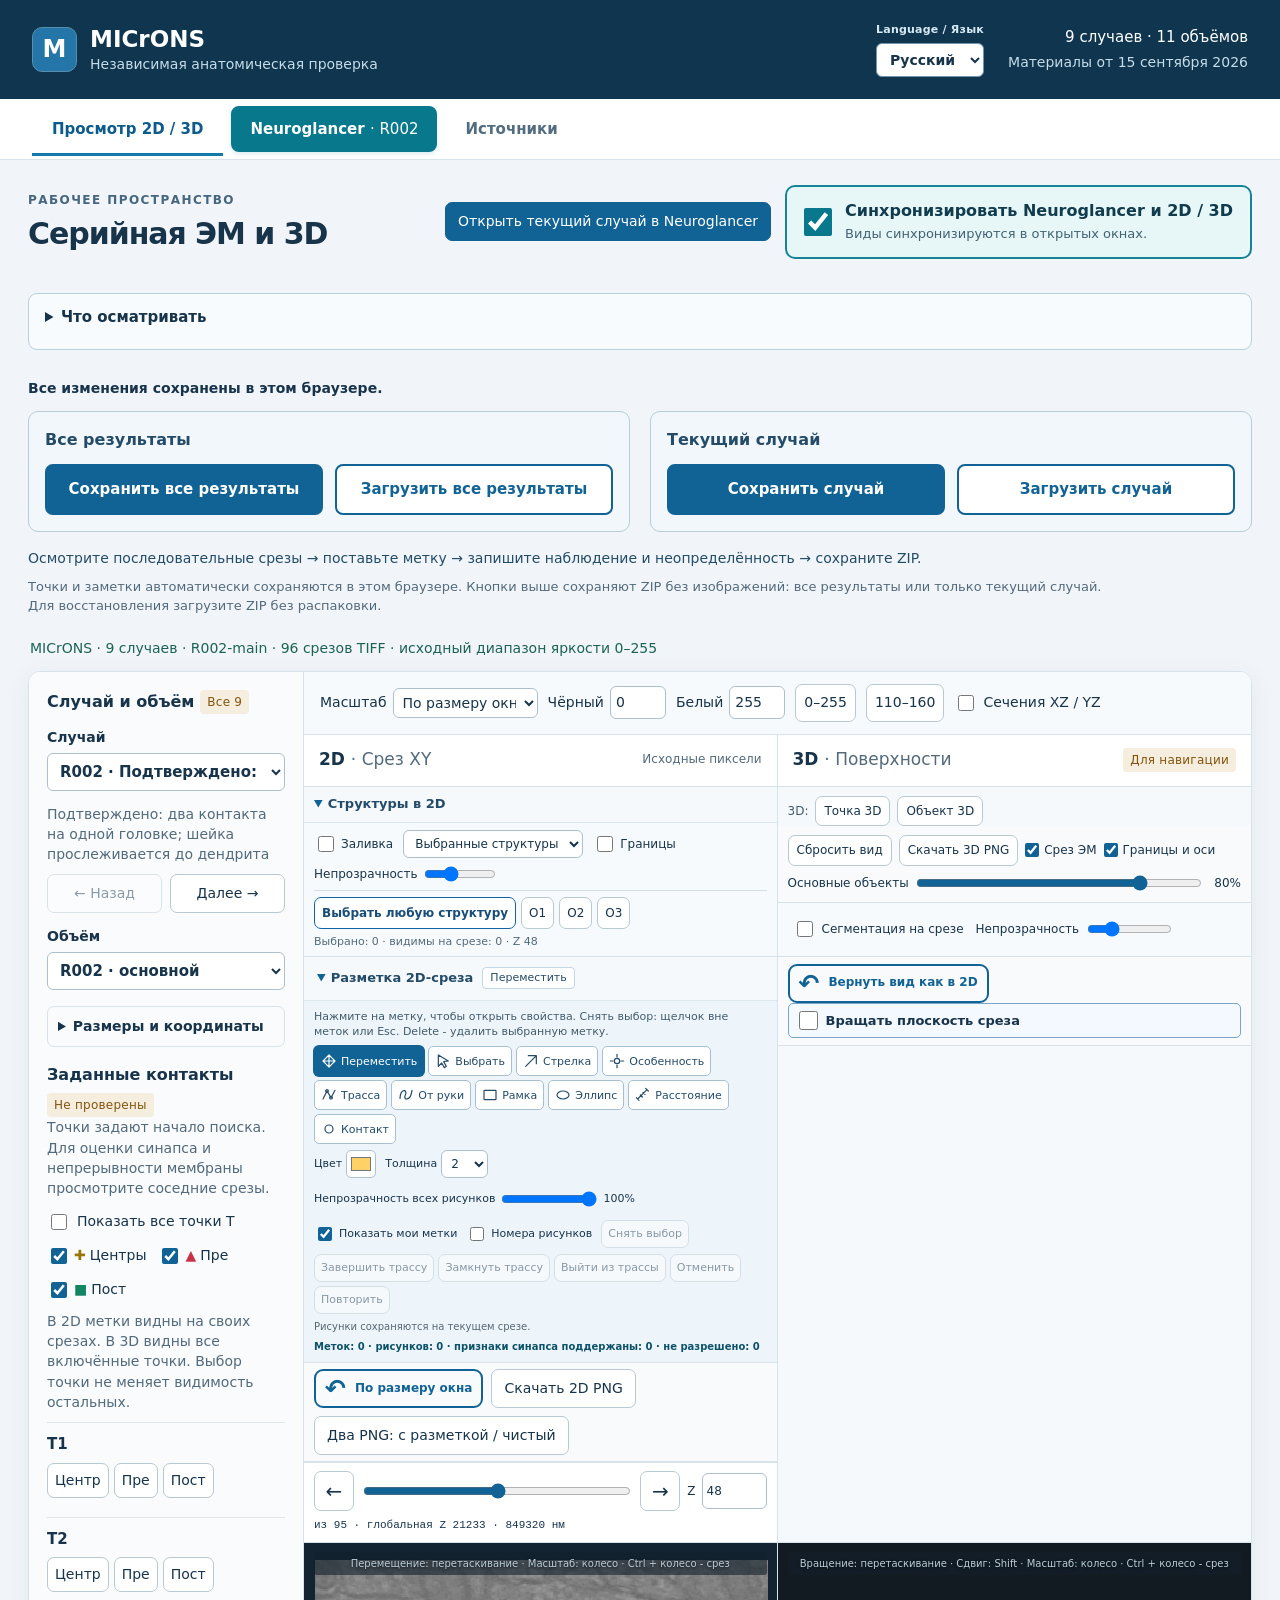
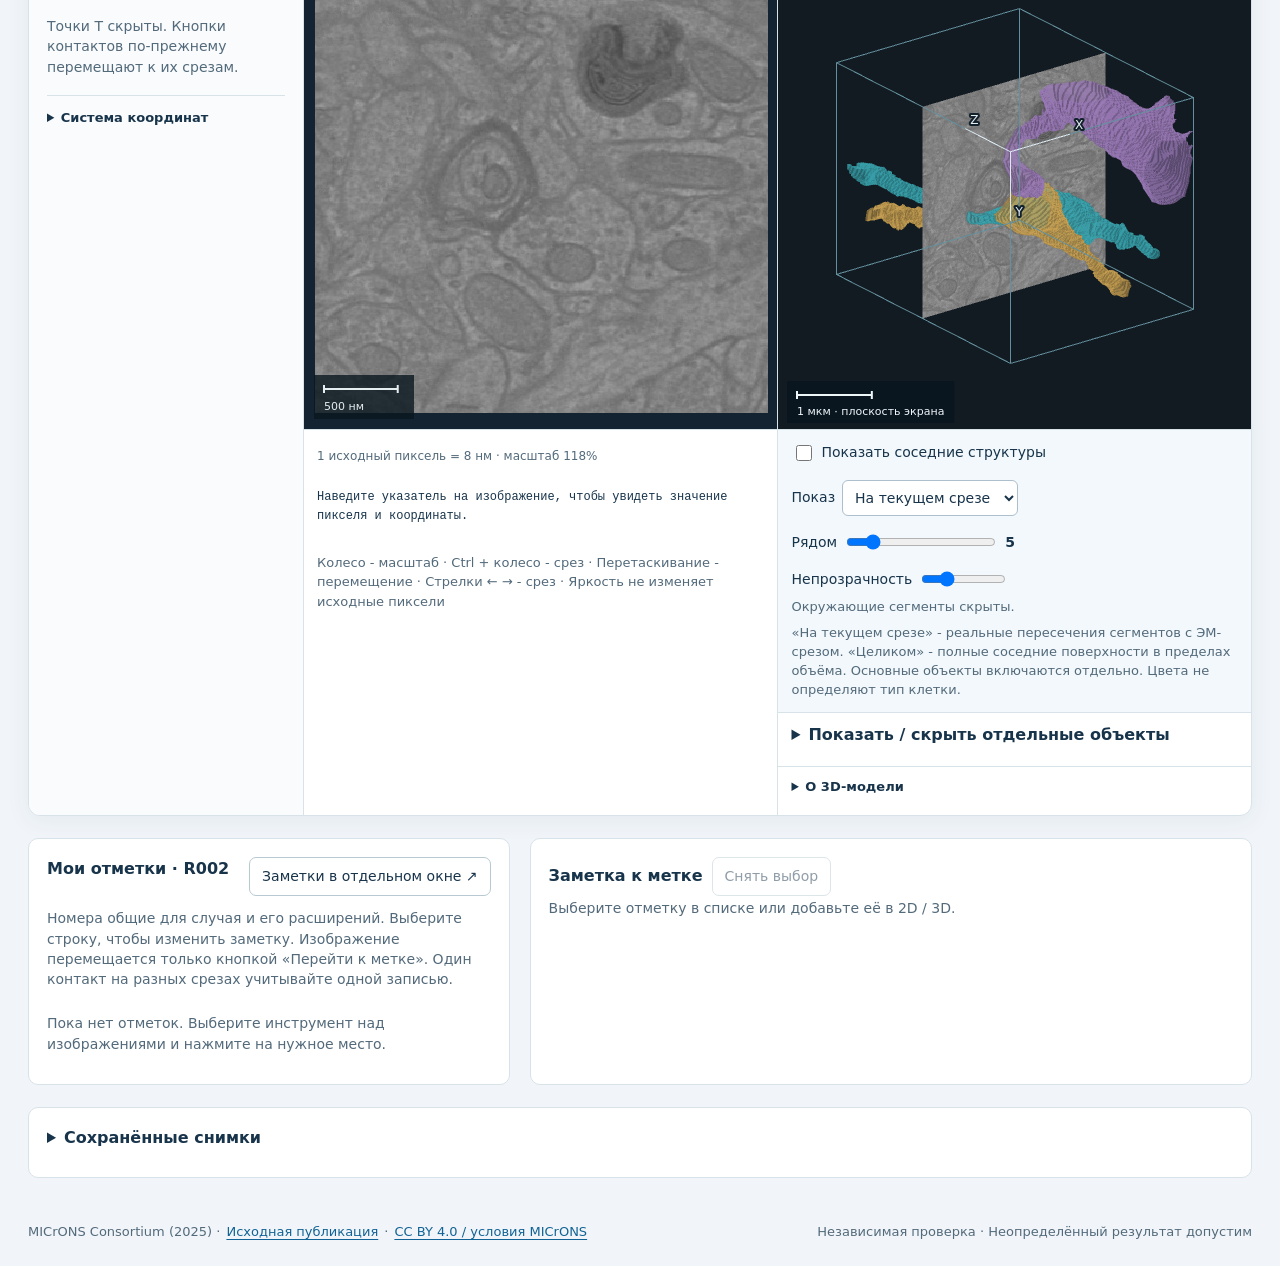
==== index.html @ b9788865 "Sharpen drawing arrows and add shared opacity and optional numbers" ====
<!doctype html>
<html lang="ru">
<head>
  <meta charset="utf-8"><meta name="viewport" content="width=device-width,initial-scale=1">
  <title>MICrONS · Анатомическая проверка</title>
  <meta name="robots" content="noindex,nofollow">
  <meta name="description" content="Рабочее пространство исследователя: серийные ЭМ-изображения, синхронные 3D-модели и Neuroglancer для анатомической разметки выбранных случаев MICrONS.">
  <link rel="icon" href="favicon.svg" type="image/svg+xml">
  <link rel="stylesheet" href="viewer.css"><link rel="stylesheet" href="surface3d.css?v=20261022-review1"><link rel="stylesheet" href="site.css?v=20260929-results1"><link rel="stylesheet" href="annotations.css?v=20261013-drawing1">
  <link rel="stylesheet" href="structure-selection.css?v=20261022-compact2"><link rel="stylesheet" href="workspace-ui.css?v=20261022-brush1"><script defer src="i18n.js?v=20261022-arrows1"></script>
  <script defer src="case-selection.js?v=20261013-caselabels2"></script><script defer src="point-actions.js?v=20260919-delete2"></script><script defer src="view-sync.js?v=20260919-toggle1"></script><script defer src="online.js"></script><script defer src="tiff.js"></script><script defer src="marker-styles.js?v=20260916-sync1"></script><script defer src="drawing-geometry.js?v=20261022-arrows1"></script><script defer src="slice-plane.js?v=20261013-freeplane1"></script><script defer src="surface3d.js?v=20261022-arrows1"></script><script defer src="viewer.js?v=20261013-oblique1"></script><script defer src="slice-segmentation.js?v=20261022-review1"></script><script defer src="structure-selection.js?v=20261022-compact2"></script><script defer src="review-data.js?v=20261013-oblique1"></script><script defer src="site.js?v=20261013-caselabels2"></script><script defer src="neuroglancer.js?v=20261022-arrows1"></script><script defer src="neuroglancer-capture.js?v=20260929-results1"></script><script defer src="annotations-core.js?v=20261022-arrows1"></script><script defer src="annotations.js?v=20261022-arrows1"></script><script defer src="drawing-tools.js?v=20261022-arrows1"></script><script defer src="evidence.js?v=20261013-case9"></script>
  <script defer src="figure-export.js?v=20261022-arrows1"></script>
  <script defer src="tablet-layout.js?v=20261022-review1"></script>
</head>
<body>
<a class="skip-link" href="#workspace">К рабочей области</a>
<header class="masthead"><a class="brand" href="#viewer"><span class="brand-mark">M</span><span>MICrONS<small>Независимая анатомическая проверка</small></span></a><div class="masthead-actions"><label class="interface-language">Language / Язык<select id="interfaceLanguage" aria-label="Interface language / Язык интерфейса"><option value="ru">Русский</option><option value="en">English</option></select></label><span id="activeCaseSummary" class="edition">Выбранные случаи<small>Материалы от 15 сентября 2026</small></span></div></header>
<nav class="main-nav" aria-label="Разделы"><a href="#viewer" aria-current="page">Просмотр 2D / 3D</a><a id="neuroglancerTab" class="neuroglancer-tab" href="#neuroglancer">Neuroglancer <span id="neuroglancerTabCase">· текущий случай</span></a><a href="#sources">Источники</a></nav>
<main>
<section id="page-viewer" class="page">
  <div class="page-title"><div><p class="eyebrow">РАБОЧЕЕ ПРОСТРАНСТВО</p><h1>Серийная ЭМ и 3D</h1></div><div class="viewer-neuroglancer-actions"><a id="openNeuroglancerMain" class="button primary" href="#neuroglancer">Открыть текущий случай в Neuroglancer</a><label class="viewer-sync-control"><input id="syncNeuroglancerMain" type="checkbox" data-neuroglancer-sync checked><span><strong>Синхронизировать Neuroglancer и 2D / 3D</strong><small data-neuroglancer-sync-status>Виды синхронизируются в открытых окнах.</small></span></label></div></div>
  <details class="search-scope"><summary>Что осматривать</summary><p>Осматривайте поверхность головки и всей шейки до соединения со стволом дендрита по последовательным срезам. Если граница не прослеживается или выходит за объём, запишите это в заметке.</p></details>
  <div class="annotation-savebar">
    <span id="annotationSaveStatus" role="status" aria-live="polite">Открываем сохранённые отметки…</span>
    <div class="annotation-export-actions results-actions">
      <div class="results-group" role="group" aria-labelledby="allResultsHeading">
        <strong id="allResultsHeading">Все результаты</strong>
        <div class="results-group-buttons">
          <button id="annotationsExportAll" class="results-save" disabled>Сохранить все результаты</button>
          <label class="button">Загрузить все результаты<input id="annotationsImport" type="file" accept=".json,.zip,application/json,application/zip" disabled></label>
        </div>
      </div>
      <div class="results-group" role="group" aria-labelledby="caseResultsHeading">
        <strong id="caseResultsHeading">Текущий случай</strong>
        <div class="results-group-buttons">
          <button id="annotationsExportCase" class="results-save" disabled>Сохранить случай</button>
          <label class="button">Загрузить случай<input id="annotationsImportCase" type="file" accept=".json,.zip,application/json,application/zip" disabled></label>
        </div>
      </div>
    </div>
  </div>
  <p class="review-workflow">Осмотрите последовательные срезы → поставьте метку → запишите наблюдение и неопределённость → сохраните ZIP.</p>
  <p class="annotation-storage-note">Точки и заметки автоматически сохраняются в этом браузере. Кнопки выше сохраняют ZIP без изображений: все результаты или только текущий случай. Для восстановления загрузите ZIP без распаковки.</p>
  <div id="restoreResult" class="hint" role="status" aria-live="polite"></div>
  <div class="loading-line"><div id="status" class="status" role="status" aria-live="polite">Загрузка материалов…</div><button id="retryLoad" hidden>Повторить загрузку</button></div>
  <section id="workspace" class="workspace" aria-label="Просмотр изображений" tabindex="-1">
    <aside class="sidebar">
      <div class="section-heading"><h2>Случай и объём</h2><span id="caseBadge" class="pill">Выбранные</span></div>
      <label class="field">Случай<select id="caseSelect" aria-describedby="caseAssessment" disabled><option>Загрузка…</option></select></label>
      <p id="caseAssessment" class="hint" aria-live="polite"></p>
      <div class="case-step"><button id="prevCase" aria-label="Предыдущий случай">← Назад</button><button id="nextCase" aria-label="Следующий случай">Далее →</button></div>
      <label class="field">Объём<select id="volumeSelect" disabled><option>Загрузка…</option></select></label>
      <details class="volume-meta"><summary>Размеры и координаты</summary><div id="volumeDetails" class="details"></div><a id="downloadTiff" class="text-link" download>Скачать исходный TIFF</a></details>
      <div class="section-heading"><h2>Заданные контакты</h2><span class="pill">Не проверены</span></div>
      <p class="hint">Точки задают начало поиска. Для оценки синапса и непрерывности мембраны просмотрите соседние срезы.</p>
      <label class="check"><input id="overlayToggle" type="checkbox" disabled>Показать все точки T</label><div class="target-filters"><label><input id="tCenter" type="checkbox" checked><span class="marker-key t-center">✚</span> Центры</label><label><input id="tPre" type="checkbox" checked><span class="marker-key t-pre">▲</span> Пре</label><label><input id="tPost" type="checkbox" checked><span class="marker-key t-post">■</span> Пост</label></div><p class="hint">В 2D метки видны на своих срезах. В 3D видны все включённые точки. Выбор точки не меняет видимость остальных.</p>
      <div id="contacts" class="contacts"></div><p id="targetStatus" class="hint">Метки выключены по умолчанию.</p>
      <details class="coordinate-help"><summary>Система координат</summary><code>Локальные XYZ = floor(нм XYZ / размер вокселя XYZ) − начало объёма XYZ</code><p>Индексы начинаются с нуля. Страница TIFF = локальный Z + 1. Верхняя граница объёма не включается. Точка показывается только на своём срезе, без проекции на соседние.</p><p>X направлен вправо, Y - вниз. Координаты курсора в нанометрах относятся к началу вокселя (минимальным XYZ). Поправка на регистрацию не применяется.</p></details>
    </aside>
    <section class="image-area" aria-label="Изображения и модели">
      <div class="display-bar"><label>Масштаб<select id="zoomSelect" disabled><option value="0.5">50%</option><option value="1">100% · 1:1</option><option value="1.5">150%</option><option value="2" selected>200%</option><option value="3">300%</option><option value="4">400%</option></select></label><label>Чёрный <input id="blackInput" type="number" min="0" max="254" value="0" disabled></label><label>Белый <input id="whiteInput" type="number" min="1" max="255" value="255" disabled></label><button id="rawButton" disabled>0–255</button><button id="windowButton" disabled>110–160</button><label><input id="orthoToggle" type="checkbox" disabled>Сечения XZ / YZ</label></div>
      <div class="paired-views">
        <section class="raw-panel" aria-label="Исходная серийная ЭМ"><div class="pane-heading"><h2>2D <span>· Срез XY</span></h2><span class="hint">Исходные пиксели</span></div>
          <div class="viewer-panel-controls raw-controls">
      <details id="segmentationSettings" class="viewer-settings segmentation-settings" data-tablet-collapse open>
        <summary>Структуры в 2D</summary>
      <div class="segmentation-tools"><label><input id="segmentation2D" type="checkbox">Заливка</label><label><select id="segmentationScope" aria-label="Структуры в 2D"><option value="selected" selected>Выбранные структуры</option><option value="nearby">Соседние структуры</option><option value="all">Все сегменты</option></select></label><label id="segmentationLimitControl">Рядом <input id="segmentationLimit" type="range" min="1" max="30" step="1" value="5" aria-label="Число соседних структур в 2D"><output id="segmentationLimitReadout" for="segmentationLimit">5</output></label><label><input id="segmentationBorders" type="checkbox">Границы</label><label>Непрозрачность <input id="segmentationOpacity" type="range" min="0" max="70" value="25" aria-label="Непрозрачность сегментации в 2D"></label><div id="structureSelectionControls"></div><span id="segmentationStatus" class="hint" role="status">Подготавливаем сегментацию…</span></div>
      </details>
      <details id="drawingSettings" class="viewer-settings drawing-settings" data-tablet-collapse open>
        <summary><span>Разметка 2D-среза</span><span id="drawingCollapsedTool" class="active-tool-summary">Переместить</span></summary>
      <div class="annotation-tools annotation-toolbar" aria-label="Отметки и рисунки">
        <div class="markup-heading"><span id="annotationModeHelp" role="status">Выберите инструмент.</span></div>
        <select id="annotationMode" disabled hidden aria-hidden="true" tabindex="-1"><option value="navigate">Навигация</option><option value="contact2d">Отметить контакт в 2D</option><option value="point2d">Отметить особенность в 2D</option><option value="point3d">Поставить точку в 3D</option><option value="object3d">Выбрать объект в 3D</option><option value="select">Выбрать</option><option value="trace">Трасса</option><option value="freehand">От руки</option><option value="arrow">Стрелка</option><option value="roi">Рамка</option><option value="ellipse">Эллипс</option><option value="distance">Расстояние</option></select><div id="drawingTools" class="segmented"><button data-drawing-tool="navigate" class="mark-tool active" aria-pressed="true"><svg viewBox="0 0 24 24" aria-hidden="true"><path d="M12 3v18M3 12h18M8 7l4-4 4 4M8 17l4 4 4-4M7 8l-4 4 4 4M17 8l4 4-4 4"/></svg><span>Переместить</span></button><button data-drawing-tool="select" class="mark-tool" aria-pressed="false"><svg viewBox="0 0 24 24" aria-hidden="true"><path d="M5 3v17l5-5 4 7 3-2-4-7 7-1Z"/></svg><span>Выбрать</span></button><button data-drawing-tool="arrow" class="mark-tool" aria-pressed="false"><svg viewBox="0 0 24 24" aria-hidden="true"><path d="M4 20 20 4M8 4h12v12"/></svg><span>Стрелка</span></button><button data-drawing-tool="point2d" class="mark-tool" aria-pressed="false"><svg viewBox="0 0 24 24" aria-hidden="true"><circle cx="12" cy="12" r="4"/><path d="M12 2v4m0 12v4M2 12h4m12 0h4"/></svg><span>Особенность</span></button><button data-drawing-tool="trace" class="mark-tool" aria-pressed="false"><svg viewBox="0 0 24 24" aria-hidden="true"><path d="m3 18 6-12 6 10 6-11"/><circle cx="9" cy="6" r="2"/><circle cx="15" cy="16" r="2"/></svg><span>Трасса</span></button><button data-drawing-tool="freehand" class="mark-tool" aria-pressed="false"><svg viewBox="0 0 24 24" aria-hidden="true"><path d="M3 17C4 1 15 4 11 12S19 22 21 5"/></svg><span>От руки</span></button><button data-drawing-tool="roi" class="mark-tool" aria-pressed="false"><svg viewBox="0 0 24 24" aria-hidden="true"><rect x="3" y="5" width="18" height="14" rx="1"/></svg><span>Рамка</span></button><button data-drawing-tool="ellipse" class="mark-tool" aria-pressed="false"><svg viewBox="0 0 24 24" aria-hidden="true"><ellipse cx="12" cy="12" rx="9" ry="6"/></svg><span>Эллипс</span></button><button data-drawing-tool="distance" class="mark-tool" aria-pressed="false"><svg viewBox="0 0 24 24" aria-hidden="true"><path d="m4 18 14-14M2 16l4 4M16 2l4 4M8 12l3 3M12 8l3 3"/></svg><span>Расстояние</span></button><button data-drawing-tool="contact2d" class="mark-tool" aria-pressed="false"><svg viewBox="0 0 24 24" aria-hidden="true"><circle cx="12" cy="12" r="6"/></svg><span>Контакт</span></button></div>
        <div class="drawing-options"><label>Цвет <input id="drawingColor" type="color" value="#ffd166"></label><label>Толщина <select id="drawingWidth"><option>1</option><option selected>2</option><option>3</option><option>5</option><option>8</option><option>10</option><option>12</option></select></label><label id="drawingOpacityControl" class="drawing-opacity-control"><span id="drawingOpacityLabel">Непрозрачность всех рисунков</span><input id="drawingOpacity" type="range" min="0" max="100" step="1" value="100" aria-label="Непрозрачность всех рисунков"><output id="drawingOpacityReadout" for="drawingOpacity">100%</output></label><label><input id="annotationsVisible" type="checkbox" checked>Показать мои метки</label><label><input id="drawingNumbers" type="checkbox">Номера рисунков</label><button id="clearPointSelection" type="button" data-clear-point-selection disabled>Снять выбор</button></div>
        <div class="drawing-actions"><button id="drawingFinish" disabled>Завершить трассу</button><button id="drawingClose" disabled>Замкнуть трассу</button><button id="drawingCancel" disabled>Выйти из трассы</button><button id="drawingUndo" title="Отменить изменение рисунка · Ctrl+Z" aria-keyshortcuts="Control+Z Meta+Z" disabled>Отменить</button><button id="drawingRedo" title="Повторить изменение рисунка · Ctrl+Shift+Z" aria-keyshortcuts="Control+Shift+Z Meta+Shift+Z" disabled>Повторить</button><span id="drawingStatus" role="status"></span></div>
        <p class="drawing-slice-hint">Рисунки сохраняются на текущем срезе.</p>
        <strong id="annotationCounter">Отметки: 0</strong>
      </div>
      </details>
          <div class="view-reset-actions"><button id="fitButton" class="view-reset-button" type="button" disabled title="Показать весь срез по размеру окна и вернуть его в центр"><span aria-hidden="true">↶</span> По размеру окна</button><button id="exportButton" type="button" disabled>Скачать 2D PNG</button></div>
      <div class="slice-bar"><button id="prevButton" disabled aria-label="Предыдущий срез">←</button><input id="zSlider" type="range" min="0" max="0" value="0" disabled aria-label="Локальный срез Z"><button id="nextButton" disabled aria-label="Следующий срез">→</button><label>Z <input id="zInput" type="number" min="0" max="0" value="0" disabled></label><span id="zReadout" class="mono">-</span></div>
          </div>
          <div class="slice-stage"><div id="viewport" class="viewport" tabindex="0" aria-label="ЭМ-изображение. Ctrl + колесо меняет срез. Колесо меняет масштаб, перетаскивание перемещает изображение, стрелки меняют срез."><div id="emptyState" class="empty"><span class="loading-orbit" aria-hidden="true"></span><h2>Подготавливаем изображения</h2><p>Выбранный объём загружается с сайта.</p></div><div id="canvasWrap" class="canvas-wrap" hidden><canvas id="imageCanvas"></canvas><canvas id="overlayCanvas" aria-hidden="true"></canvas><canvas id="annotationCanvas" aria-hidden="true"></canvas></div></div><div class="surface-gesture-hint">Перемещение: перетаскивание · Масштаб: колесо · Ctrl + колесо - срез</div><div id="sliceScale" class="slice-scale" hidden><canvas id="scaleCanvas" width="150" height="44" aria-label="Масштаб изображения"></canvas></div></div>
          <div class="viewer-panel-details">
          <div class="image-footer"><div><span id="scaleNote" class="hint"></span></div><div id="cursorReadout" class="mono">Наведите курсор на изображение.</div></div>
          <p class="viewer-note">Колесо - масштаб · Ctrl + колесо - срез · Перетаскивание - перемещение · Стрелки ← → - срез · Яркость не изменяет исходные пиксели</p>
          </div>
        </section>
        <section class="surface-panel" aria-label="3D-навигация по сегментации"><div class="pane-heading"><h2>3D <span>· Поверхности</span></h2><span class="pill">Для навигации</span></div>
          <div class="viewer-panel-controls surface-controls">
          <div class="surface-mark-tools"><span class="drawing-3d-tools">3D: <button data-drawing-tool="point3d" class="mark-tool" aria-pressed="false">Точка 3D</button><button data-drawing-tool="object3d" class="mark-tool" aria-pressed="false">Объект 3D</button></span></div>
          <div class="surface-tools"><button id="surfaceRetry" hidden>Повторить загрузку 3D</button><button id="surfaceReset" disabled>Сбросить вид</button><button id="surfaceExport" disabled>Скачать 3D PNG</button><label><input id="surfacePlane" type="checkbox" checked disabled>Срез ЭМ</label><label><input id="surfaceBox" type="checkbox" checked disabled>Границы и оси</label><label class="surface-alpha">Основные объекты <input id="surfaceOpacity" type="range" min="0" max="100" value="80" disabled><span id="surfaceOpacityReadout">80%</span></label></div>
          <div class="segmentation-tools surface-section-tools"><label><input id="surfaceSegmentation" type="checkbox">Сегментация на срезе</label><label>Непрозрачность <input id="surfaceSegmentationOpacity" type="range" min="0" max="100" value="25" aria-label="Непрозрачность сегментации среза в 3D"></label></div>
          <div class="view-reset-actions"><button id="surfaceXY" class="view-reset-button" type="button" disabled title="Вернуть 3D как в 2D, вписать весь объём в окно и сбросить сдвиг"><span aria-hidden="true">↶</span> Вернуть вид как в 2D</button><label class="slice-plane-toggle"><input id="surfaceRotateSlice" type="checkbox" disabled>Вращать плоскость среза</label></div>
          <div id="surfaceSliceControls" class="slice-plane-controls" hidden>
            <p class="hint">Срез: перетаскивайте мышью; у края окна можно поворачивать в плоскости. Камера: Alt + перетаскивание. Отдельное изображение 2D остаётся в XY.</p>
            <details class="slice-plane-precise"><summary>Точные углы X / Y / Z</summary>
            <div class="slice-plane-axes">
              <label>X <input id="surfaceSliceX" type="range" min="-180" max="180" step="1" value="0" aria-label="Угол плоскости X"><output id="surfaceSliceXValue" for="surfaceSliceX">0°</output></label>
              <label>Y <input id="surfaceSliceY" type="range" min="-180" max="180" step="1" value="0" aria-label="Угол плоскости Y"><output id="surfaceSliceYValue" for="surfaceSliceY">0°</output></label>
              <label>Z <input id="surfaceSliceZ" type="range" min="-180" max="180" step="1" value="0" aria-label="Угол плоскости Z"><output id="surfaceSliceZValue" for="surfaceSliceZ">0°</output></label>
            </div>
            </details>
            <p class="hint">Косой срез вычисляется из объёма. Рисунки остаются на исходных срезах XY; цветная маска XY здесь скрыта.</p>
          </div>
          </div>
          <div id="surfaceStage" class="surface-stage" tabindex="0" aria-label="3D-модели. Ctrl + колесо меняет срез. Перетаскивание вращает, Shift с перетаскиванием перемещает, колесо меняет масштаб, R сбрасывает вид."><canvas id="surfaceCanvas"></canvas><canvas id="surfaceLabels" aria-hidden="true"></canvas><div class="surface-gesture-hint">Вращение: перетаскивание · Сдвиг: Shift · Масштаб: колесо · Ctrl + колесо - срез</div></div>
          <div class="viewer-panel-details">
          <div class="context-tools"><div class="context-main"><label><input id="surfaceContext" type="checkbox">Показать соседние структуры</label><label>Показ <select id="surfaceContextMode"><option value="slice">На текущем срезе</option><option value="full">Целиком в объёме</option></select></label><label>Рядом <input id="contextLimit" type="range" min="1" max="30" step="1" value="5" aria-label="Число соседних структур"><output id="contextLimitReadout" for="contextLimit">5</output></label><label>Непрозрачность <input id="surfaceContextOpacity" type="range" min="0" max="100" value="25" aria-label="Непрозрачность соседних структур"></label></div><p id="contextLoadStatus" class="hint" role="status">Окружение показано от центра среза. Выберите метку или точку T, чтобы посмотреть рядом с ней; «Снять выбор» возвращает центр среза.</p><p class="hint">«На текущем срезе» - реальные пересечения сегментов с ЭМ-срезом. «Целиком» - полные соседние поверхности в пределах объёма. Основные объекты включаются отдельно. Цвета не определяют тип клетки.</p></div><details class="object-details"><summary>Показать / скрыть отдельные объекты</summary><div id="surfaceObjects" class="surface-objects" aria-label="Видимость объектов"></div></details><details class="surface-info"><summary>О 3D-модели</summary><div id="surfaceReadout" class="surface-readout mono"></div><div id="surfaceStatus" class="surface-status" role="status">Ожидание объёма…</div>
          <p class="surface-caution">Сегментация v1300 может отличаться от записей идентичности v1822. Цвета обозначают нейтральные объекты. Поверхности не подтверждают синапс, общую головку или непрерывность мембраны; открытые края могут быть границами объёма.</p><p class="surface-caution">Плоскость среза и точка в 3D расположены в центрах соответствующих вокселей. Анатомические выводы делайте по серийной ЭМ.</p></details>
          </div>
        </section>
      </div>
      <section id="orthoPanel" class="ortho-panel" aria-label="Ортогональные ЭМ-сечения" hidden><div class="ortho-controls"><h2>Сечения XZ / YZ</h2><label>X <input id="orthoX" type="number" min="0" value="0" disabled></label><label>Y <input id="orthoY" type="number" min="0" value="0" disabled></label><button id="orthoTarget" disabled>К выбранной точке</button></div><p class="hint">Те же воксели TIFF без интерполяции. Физические пропорции сохранены; шаг по Z крупнее. Нажмите на сечение для перехода. Синяя линия - текущий срез XY.</p><div class="ortho-grid"><div><h3 id="xzTitle">XZ при фиксированном Y</h3><div class="ortho-scroll"><div class="ortho-wrap"><canvas id="xzCanvas"></canvas><canvas id="xzOverlay" aria-hidden="true"></canvas></div></div></div><div><h3 id="yzTitle">YZ при фиксированном X</h3><div class="ortho-scroll"><div class="ortho-wrap"><canvas id="yzCanvas"></canvas><canvas id="yzOverlay" aria-hidden="true"></canvas></div></div></div></div><p id="orthoReadout" class="mono"></p></section>
    </section>
  </section>
  <section id="annotationsWorkspace" class="annotations-workspace" aria-label="Отметки и свойства">
    <div class="annotation-list-panel"><div class="section-heading"><h2>Мои отметки <span id="annotationCaseLabel"></span></h2><button id="annotationPopout">Заметки в отдельном окне ↗</button></div><p class="hint">Номера общие для случая и его расширений. Выберите строку, чтобы изменить заметку. Изображение перемещается только кнопкой «Перейти к метке». Один контакт на разных срезах учитывайте одной записью.</p><div id="annotationList" class="annotation-list"></div><button id="annotationUndo" hidden>Восстановить удалённую отметку</button></div>
    <aside class="annotation-properties"><div class="section-heading"><h2>Заметка к метке</h2><button id="annotationClearSelection" type="button" data-clear-point-selection disabled title="Снять выбор метки и точки T. Соседние структуры - от центра текущего среза. Esc">Снять выбор</button></div><p id="annotationSelection">Выберите отметку в списке или добавьте её в 2D / 3D.</p><fieldset id="annotationEditor" disabled hidden><div class="annotation-form-grid observation-form"><label>Форма метки<select id="annotationKind"><option value="contact">● Контакт</option><option value="point">◆ Особенность</option><option value="object">■ Объект</option><option value="trace">Трасса</option><option value="freehand">От руки</option><option value="arrow">Стрелка</option><option value="roi">Рамка</option><option value="ellipse">Эллипс</option><option value="distance">Расстояние</option></select></label><label>Наблюдение<select id="annotationCategory"><option value="unclassified">Не классифицировано</option><option value="suspected_synapse">Предполагаемый синаптический контакт</option><option value="possible_adhesion">Возможная несинаптическая адгезия</option><option value="unresolved_other">Неясный контакт / другая особенность</option></select></label><label class="wide">Свидетельства синапса<select id="annotationVerdict"><option value="note">Не оценено</option><option value="uncertain">Недостаточно / неясно</option><option value="supported">Поддерживают синапс</option><option value="rejected">Свидетельства против синапса</option></select></label><label class="wide">Заметка / свойства<textarea id="annotationNotes" maxlength="50000" rows="4" placeholder="Что видно на соседних срезах? Что осталось неясным?"></textarea></label></div><p class="hint">Форма метки не является заключением. Неясный участок головки или шейки не позволяет заключить, что дополнительных контактов нет.</p><details class="marker-coordinate-details"><summary>Положение и ссылка на свидетельство (необязательно)</summary><div class="annotation-form-grid"><label>Где<select id="annotationLocation"><option value="uncertain">Не определено</option><option value="head">Головка</option><option value="neck">Шейка</option><option value="shaft">Ствол</option><option value="other">Другое</option></select></label><label>Снимок / срез / другое свидетельство<input id="annotationEvidenceRefs" type="text" maxlength="20000" placeholder="Например: Z 42–47, снимок…"></label></div></details><details id="previousMarkerProperties" hidden><summary>Ранее записанные свойства</summary><textarea id="annotationProperties" maxlength="20000" rows="3"></textarea></details><input id="annotationLabel" maxlength="300" hidden><details class="marker-coordinate-details"><summary>Координаты</summary><p id="annotationCoordinates" class="mono"></p></details><div id="drawingProperties" hidden><div class="drawing-options"><label id="drawingNumbersNotesControl" hidden><input id="drawingNumbersNotes" type="checkbox">Номера рисунков</label><label>Цвет рисунка <input id="drawingEditColor" type="color"></label><label>Толщина <input id="drawingEditWidth" type="number" min="1" max="12" step="1"></label><label id="drawingEditOpacityControl" class="drawing-opacity-control drawing-opacity-notes" hidden>Непрозрачность рисунка<input id="drawingEditOpacity" type="range" min="0" max="100" step="1" value="100" aria-label="Непрозрачность рисунка"><output id="drawingEditOpacityReadout" for="drawingEditOpacity">100%</output></label></div><div class="drawing-actions"><button id="drawingContinue" type="button">Продолжить трассу</button><button id="drawingToggleClosed" type="button">Замкнуть трассу</button></div><p class="hint">Инструмент «Выбрать»: перетащите рисунок целиком или измените его белые узлы.</p></div><div class="annotation-edit-actions"><button id="annotationGo" type="button">Перейти к метке</button><button id="annotationDelete" type="button" title="Удалить выбранную метку · Delete">Удалить метку</button></div></fieldset></aside>
    <details class="annotation-coverage" hidden><summary>Заключение и покрытие этого случая</summary><div class="annotation-form-grid"><label>Покрытие головки и шейки<select id="caseCoverage"><option value="uncertain">Не установлено</option><option value="incomplete">Неполное</option><option value="complete">Полностью проверено</option></select></label><label>Просмотренные объёмы, срезы и области<input id="caseInspected" type="text" maxlength="10000" placeholder="Укажите объём, Z и область XY"></label><label class="wide">Заключение / наблюдения<textarea id="caseNotes" rows="3" maxlength="50000"></textarea></label><label class="wide">Неясные участки и нужное расширение<textarea id="caseExtraExtent" rows="2" maxlength="20000"></textarea></label></div><p class="hint">«Нет дополнительных контактов» требует полного осмотра головки и шейки с разрешёнными границами. Сохраняйте неопределённость. Рамка TIFF сама по себе не является границей исследуемой структуры.</p></details>
  </section>
  <details class="saved-evidence"><summary>Сохранённые снимки</summary><div class="section-heading"><span id="evidenceSaveStatus" role="status"></span></div><div class="evidence-toolbar"><button id="evidenceSave2D" disabled>Добавить снимок 2D</button><button id="evidenceSave3D" disabled>Добавить снимок 3D</button><label>Подпись (необязательно) <input id="evidenceCaption" type="text" maxlength="10000"></label></div><p class="hint">Добавляйте только нужные виды: просмотр сам по себе не создаёт снимки. Снимок связывается с выбранной меткой, если она есть. Новые снимки не заменяют прежние. Снимки хранятся в этом браузере и скачиваются отдельно кнопкой «Скачать PNG». ZIP с результатами содержит точки и заметки без изображений.</p><div hidden><select id="evidenceLink"><option value="case">Случай</option></select><input id="evidenceLinkSlice" type="checkbox" checked><select id="evidencePair"><option value="">Нет</option></select></div><div id="evidenceList"></div></details>
</section>
<section id="page-neuroglancer" class="page neuroglancer-page" hidden>
  <div class="page-title"><div><p class="eyebrow">ТЕКУЩИЙ СЛУЧАЙ В MICrONS</p><h1>Neuroglancer <span id="neuroglancerHeading"></span></h1></div><a class="button" href="#viewer">Вернуться к 2D / 3D</a></div>
  <label class="viewer-sync-control neuroglancer-sync-control"><input id="syncNeuroglancerPage" type="checkbox" data-neuroglancer-sync checked><span><strong>Синхронизировать Neuroglancer и 2D / 3D</strong><small data-neuroglancer-sync-status>Виды синхронизируются в открытых окнах.</small></span></label>
  <div class="neuroglancer-toolbar"><p id="neuroglancerLocation" role="status">Выберите случай в основном просмотрщике.</p><div class="neuroglancer-actions"><button id="neuroglancerClearSelection" type="button" data-clear-point-selection disabled title="Снять выбор метки и точки T. Соседние структуры - от центра текущего среза. Esc">Снять выбор</button><button id="neuroglancerReset" disabled>К текущему срезу 2D / 3D</button><a id="neuroglancerExternal" class="button primary" target="_blank" rel="noopener noreferrer" aria-disabled="true">Открыть в отдельном окне ↗</a></div></div>
  <div id="neuroglancerMarkers" class="neuroglancer-markers" hidden><label for="neuroglancerMarker">Мои метки</label><select id="neuroglancerMarker" aria-label="Метка для перехода"></select><button id="neuroglancerMarkerGo">Перейти к метке</button><span>В 2D видны метки на текущем срезе. В 3D - на всех глубинах.</span></div>
  <div class="results-actions neuroglancer-export">
    <div class="results-group" role="group" aria-labelledby="ngAllResultsHeading">
      <strong id="ngAllResultsHeading">Все результаты</strong>
      <div class="results-group-buttons"><button id="neuroglancerExportAll" class="results-save">Сохранить все результаты</button><button id="neuroglancerImportAll">Загрузить все результаты</button></div>
    </div>
    <div class="results-group" role="group" aria-labelledby="ngCaseResultsHeading">
      <strong id="ngCaseResultsHeading">Текущий случай</strong>
      <div class="results-group-buttons"><button id="neuroglancerExportCase" class="results-save">Сохранить случай</button><button id="neuroglancerImportCase">Загрузить случай</button></div>
    </div>
  </div>
  <div class="neuroglancer-actions"><button id="neuroglancerScreenshot" title="Текущий вид Neuroglancer с видимыми метками">Скачать снимок PNG</button><span class="hint">Результаты сохраняются в ZIP без изображений. Снимок Neuroglancer можно скачать отдельно.</span></div>
  <p class="neuroglancer-help">При включённом флажке открытые вкладки и окна синхронизируются в этом браузере: случай, срез, положение, масштаб, видимость объектов и меток. Нажатие на точку показывает её в остальных видах. Выбор строки в списке отметок открывает свойства; «Перейти к метке» перемещает изображение. Изменения яркости, прозрачности и соседних структур также передаются при включённой синхронизации. При повторном включении Neuroglancer переходит к текущему виду 2D / 3D. Создавайте и редактируйте исследовательские метки в основном просмотрщике или окне заметок. Интерфейс Neuroglancer - на английском.</p>
  <p class="privacy-note">Ваши точки и русские заметки передаются в личный слой Neuroglancer. Они не публикуются в общей базе аннотаций и не изменяют MICrONS. Отметки и текст могут входить в сохранённый ZIP и переданную вами ссылку Neuroglancer. Навигация и настройки вида синхронизируются, пока включён флажок. Изменение самих аннотаций инструментами Neuroglancer не записывается в результаты исследования; используйте панель отметок.</p>
  <p id="neuroglancerStatus" class="hint" role="status">Подготовка ссылки…</p>
  <iframe id="neuroglancerFrame" class="neuroglancer-frame" title="Neuroglancer - выбранный случай MICrONS" allow="fullscreen" allowfullscreen referrerpolicy="strict-origin-when-cross-origin" hidden></iframe>
  <p class="neuroglancer-help">Рамка отмечает границы выбранного объёма. Точки контактов не проверены. ЭМ и сегментация v1300 загружаются из MICrONS; 3D показывает полные сегменты за пределами фрагмента. Для анатомических выводов используйте серийную ЭМ. Если просмотрщик не появился, откройте его в отдельном окне.</p>
</section>
<section id="page-sources" class="page reading-page" hidden><div class="page-title"><div><p class="eyebrow">ПРОИСХОЖДЕНИЕ МАТЕРИАЛОВ</p><h1>Источники и ограничения</h1></div></div><div id="sourceContent"></div></section>
<footer>MICrONS Consortium (2025) · <a href="https://doi.org/10.1038/s41586-025-08790-w" target="_blank" rel="noopener noreferrer">Исходная публикация</a> · <a href="https://www.microns-explorer.org/terms-and-conditions" target="_blank" rel="noopener noreferrer">CC BY 4.0 / условия MICrONS</a><span>Независимая проверка · Неопределённый результат допустим</span></footer>
</main>
<noscript><p class="fatal">Для просмотра изображений включите JavaScript в браузере.</p></noscript>
</body></html>
---- viewer.css ----
:root{color-scheme:light;--ink:#17313d;--muted:#536774;--line:#ccd7dc;--blue:#176c80;--light:#edf4f6;--paper:#fff;--amber:#775315}*{box-sizing:border-box}body{margin:0;background:#f4f7f8;color:var(--ink);font:15px/1.45 system-ui,-apple-system,"Segoe UI",sans-serif}.masthead{max-width:1600px;margin:auto;padding:24px 28px 18px;display:flex;align-items:center;justify-content:space-between;gap:20px}.eyebrow{font-size:11px;letter-spacing:.15em;font-weight:700;color:var(--blue)}h1{font-size:29px;line-height:1.2;margin:4px 0 0;font-weight:650}h2{font-size:16px;margin:0 0 10px;font-weight:650}p{margin:0 0 10px}.privacy{font-size:13px;color:var(--muted)}main{max-width:1600px;padding:0 28px;margin:auto}.setup{padding:20px;background:var(--paper);border:1px solid var(--line);border-radius:10px;display:grid;grid-template-columns:1fr auto;gap:30px;align-items:start}.setup p{max-width:690px;font-size:14px;color:var(--muted)}.file-actions{display:flex;gap:9px;flex-wrap:wrap;max-width:480px}.file-actions .hint{width:100%;margin:0}.button,button,select,input[type=number]{font:inherit;border:1px solid #b8c9d1;border-radius:5px;background:#fff;color:var(--ink)}.button,button{padding:8px 12px;cursor:pointer;display:inline-flex;align-items:center;justify-content:center;font-size:13px;white-space:nowrap;font-weight:600}.button.primary{color:#fff;background:var(--blue);border-color:var(--blue)}.button:hover,button:hover:not(:disabled){filter:brightness(.96)}.button input[type=file]{position:absolute;width:1px;height:1px;opacity:0;overflow:hidden}.button:focus-within,button:focus-visible,input:focus-visible,select:focus-visible,summary:focus-visible{outline:3px solid #71b9cb;outline-offset:2px}.status{font-size:13px;color:var(--muted);padding:11px 3px;min-height:43px;overflow-wrap:anywhere}.status.error{color:#8d2c25;font-weight:600}.status.success{color:#1c6356}.workspace{display:grid;grid-template-columns:300px minmax(0,1fr);min-height:650px;border:1px solid var(--line);border-radius:10px;overflow:hidden;background:#fff}.sidebar{padding:20px;border-right:1px solid var(--line);background:#fbfcfc}.field{display:block;font-size:12px;font-weight:650;margin:12px 0}.field select{width:100%;display:block;margin-top:5px;font-size:14px;padding:8px}.details{padding:10px;background:var(--light);font-size:12px;color:var(--muted);border-radius:5px;margin:12px 0 22px;line-height:1.55;overflow-wrap:anywhere}.section-heading{display:flex;align-items:baseline;gap:9px}.pill{font-size:10px;letter-spacing:.02em;background:#f5eddd;color:var(--amber);padding:2px 6px;border-radius:4px}.hint{font-size:12px;color:var(--muted);line-height:1.45}.check{font-size:13px;display:flex;align-items:center;gap:7px;margin:12px 0}input[type=checkbox]{width:16px;height:16px;accent-color:var(--blue)}.contacts{display:flex;flex-direction:column;gap:9px;margin:10px 0}.contact{padding:10px 0;border-top:1px solid #e0e7ea}.contact-title{font-size:13px;font-weight:650;margin-bottom:7px}.contact-buttons{display:flex;gap:5px;flex-wrap:wrap}.contact-buttons button{font-size:11px;padding:5px 7px}.contact-buttons button.active{background:#e1f0f4;border-color:var(--blue);color:#125b6e}.muted{font-size:13px;color:var(--muted)}.coordinate-help{margin-top:18px;border-top:1px solid var(--line);padding-top:12px;font-size:12px;color:var(--muted)}summary{cursor:pointer;color:var(--ink);font-weight:600;margin-bottom:9px}.coordinate-help p{margin:9px 0}.coordinate-help code{display:block;white-space:normal;overflow-wrap:anywhere;background:var(--light);padding:8px;border-radius:3px}.image-area{display:flex;flex-direction:column;min-width:0}.slice-bar,.display-bar{display:flex;align-items:center;gap:9px;padding:12px 14px;flex-wrap:wrap;border-bottom:1px solid var(--line)}.slice-bar label,.display-bar label{font-size:12px;display:flex;align-items:center;gap:6px}.slice-bar input[type=range]{flex:1;min-width:90px;accent-color:var(--blue)}.slice-bar button{padding:5px 13px;font-size:20px}.slice-bar input[type=number]{width:65px;padding:5px}.mono{font-family:ui-monospace,"Cascadia Code",Consolas,monospace;font-size:11px}.display-bar{background:#f8fafb;padding-top:9px;padding-bottom:9px;gap:8px}.display-bar select{font-size:12px;max-width:164px;padding:5px}.display-bar input[type=number]{width:56px;padding:5px;font-size:12px}.display-bar button{font-size:11px;padding:6px 8px}.viewport{height:600px;min-height:260px;max-height:73vh;overflow:auto;background:#252b2f;position:relative;display:flex;align-items:flex-start;justify-content:flex-start;overscroll-behavior:contain;touch-action:none}.canvas-wrap{position:relative;flex:none;margin:auto;line-height:0}.canvas-wrap[hidden]{display:none}.canvas-wrap canvas{display:block;image-rendering:pixelated;image-rendering:crisp-edges}#overlayCanvas{position:absolute;left:0;top:0;pointer-events:none}.empty{margin:auto;text-align:center;color:#dde4e8;padding:45px 20px;line-height:1.65}.empty h2{font-size:18px}.empty p{font-size:13px;color:#b4c1c9}.stack-icon{font-size:40px;line-height:.4;color:#91bdc8;margin:0 0 25px}.image-footer{display:flex;justify-content:space-between;align-items:center;gap:20px;padding:8px 14px;border-top:1px solid var(--line);min-height:75px}.image-footer>div:first-child{display:flex;flex-direction:column;flex-shrink:0}#scaleCanvas{max-width:100%;height:42px}#cursorReadout{text-align:right;white-space:pre-line;line-height:1.65;overflow-wrap:anywhere}.viewer-note{font-size:11px;color:var(--muted);padding:0 14px 9px;margin:0}button:disabled,select:disabled,input:disabled{opacity:.48;cursor:default}footer{font-size:12px;color:var(--muted);padding:18px 2px 25px}.fatal{padding:20px;background:#fee}code{font-family:ui-monospace,"Cascadia Code",Consolas,monospace;font-size:.92em}@media(min-width:1300px){.viewport{height:680px}}@media(max-width:950px){.setup{grid-template-columns:1fr;gap:10px}.workspace{grid-template-columns:255px minmax(0,1fr)}main{padding:0 15px}.masthead{padding:20px 15px}.sidebar{padding:14px}.image-footer{flex-wrap:wrap;gap:4px}#cursorReadout{text-align:left}.privacy{font-size:11px}}@media(max-width:650px){.workspace{grid-template-columns:1fr}.sidebar{border-right:0;border-bottom:1px solid var(--line)}.contacts{display:grid;grid-template-columns:repeat(auto-fit,minmax(160px,1fr))}.coordinate-help{margin-top:10px}.viewport{height:470px;max-height:65vh}.privacy{display:none}h1{font-size:25px}.setup{padding:15px}}
---- surface3d.css ----
/* Scientific navigation layout; all lengths in the 3D scene retain physical scale. */
.masthead,main{max-width:1920px}
.workspace{grid-template-columns:255px minmax(0,1fr)}
.sidebar{padding:16px}
.paired-views{display:grid;grid-template-columns:minmax(0,1fr) minmax(0,1fr);align-items:start}
.raw-panel,.surface-panel{min-width:0;overflow:hidden}
.raw-panel{border-right:1px solid var(--line)}
.pane-heading{height:45px;padding:10px 13px;display:flex;align-items:center;justify-content:space-between;gap:8px;border-bottom:1px solid var(--line)}
.pane-heading h2{margin:0;font-size:14px}
.viewport{height:535px;max-height:none;min-height:350px}
.image-footer{flex-wrap:wrap;gap:5px;padding:8px 12px}
#cursorReadout{text-align:left;font-size:10px}
.surface-tools{min-height:93px;padding:9px 11px;display:flex;flex-wrap:wrap;align-items:center;gap:8px;background:#f8fafb;border-bottom:1px solid var(--line)}
.surface-tools button{font-size:11px;padding:6px 8px}
.surface-tools label{display:flex;align-items:center;gap:5px;font-size:11px;white-space:nowrap}
.surface-tools input[type=checkbox]{margin:0;width:14px;height:14px}
.slice-plane-toggle{display:flex;align-items:center;font-size:13px;font-weight:650;gap:8px;padding:7px 10px;border:1px solid #78a6ca;border-radius:5px;background:#f4f9ff}
.slice-plane-toggle input{width:19px;height:19px;margin:0;accent-color:var(--blue)}
.slice-plane-controls{padding:9px 12px;border-bottom:1px solid var(--line);background:#f4f9ff}
.slice-plane-controls[hidden]{display:none}
.slice-plane-axes{display:flex;flex-wrap:wrap;gap:8px 16px;padding:8px 0}
.slice-plane-axes label{display:flex;align-items:center;flex:1;min-width:145px;gap:7px;font-size:12px}
.slice-plane-controls input[type=range]{flex:1;min-width:65px;width:90px;accent-color:var(--blue)}
.slice-plane-controls output{min-width:40px;text-align:right;font-variant-numeric:tabular-nums}
.slice-plane-controls .hint{margin:0;line-height:1.45;white-space:normal}
.surface-alpha{flex:1;min-width:210px}.surface-alpha input{width:90px;min-width:50px;flex:1;accent-color:var(--blue)}
#surfaceOpacityReadout{width:32px;text-align:right;font-variant-numeric:tabular-nums}
.surface-stage{height:442px;min-height:300px;position:relative;overflow:hidden;background:#13212c;touch-action:none;cursor:grab;outline-offset:-3px}
.surface-stage:active{cursor:grabbing}
.surface-stage canvas{position:absolute;inset:0;display:block}
#surfaceLabels{pointer-events:none}
.surface-gesture-hint{position:absolute;top:9px;left:8px;right:8px;text-align:center;color:#bdcdd7;font-size:10px;pointer-events:none;text-shadow:0 1px 3px #071017;background:#13212c99;border-radius:3px;padding:3px}
.surface-stage .surface-gesture-hint{font-size:11px;line-height:1.4;padding:5px 8px}
.surface-objects{display:flex;flex-wrap:wrap;gap:8px 13px;padding:11px 12px;border-top:1px solid var(--line);min-height:36px}
.surface-object{display:flex;align-items:center;gap:5px;font-size:11px;cursor:pointer;line-height:1.5}
.surface-object input{width:14px;height:14px;margin:0}
.object-swatch{display:inline-block;width:11px;height:11px;border-radius:3px;flex:none}
.surface-readout{padding:0 12px 6px;line-height:1.6;font-size:10px}
.surface-status{padding:0 12px 8px;color:var(--muted);font-size:11px;line-height:1.5;overflow-wrap:anywhere}
.surface-status.error{color:#923a2c}
.surface-caution{font-size:11px;line-height:1.5;color:var(--muted);padding:0 12px 8px;margin:0}
.ortho-panel{border-top:1px solid var(--line);padding:13px;background:#f7fafb}
.ortho-panel[hidden]{display:none}
.ortho-controls{display:flex;align-items:center;gap:12px;flex-wrap:wrap;margin-bottom:7px}.ortho-controls h2{margin:0;font-size:14px}.ortho-controls label{display:flex;align-items:center;gap:5px;font-size:12px}.ortho-controls input{width:65px;padding:5px;font-size:12px}.ortho-controls button{font-size:11px;padding:6px 8px}
.ortho-grid{display:grid;grid-template-columns:minmax(0,1fr) minmax(0,1fr);gap:13px}.ortho-grid h3{font-size:12px;margin:6px 0}
.ortho-scroll{background:#252b2f;max-height:470px;overflow:auto}.ortho-wrap{position:relative;line-height:0;margin:auto}.ortho-wrap canvas{display:block;image-rendering:pixelated;image-rendering:crisp-edges}.ortho-wrap canvas+canvas{position:absolute;inset:0;pointer-events:none}#orthoReadout{font-size:11px;line-height:1.6;margin:9px 0 0}
@media(min-width:1500px){.viewport{height:630px}.surface-stage{height:537px}}
@media(max-width:1150px){.workspace{grid-template-columns:210px minmax(0,1fr)}.sidebar{padding:12px}.pane-heading .hint{display:none}.surface-tools{min-height:112px}.surface-stage{height:423px}.surface-gesture-hint{font-size:9px}.pane-heading h2{font-size:13px}}
@media(max-width:900px){.workspace{grid-template-columns:1fr}.sidebar{border-right:0;border-bottom:1px solid var(--line);display:grid;grid-template-columns:1fr 1fr;gap:5px 15px}.sidebar>h2,.sidebar>.coordinate-help{grid-column:1/-1}.sidebar .details{margin:5px 0}.sidebar>.section-heading{grid-column:1/-1}.sidebar>.contacts{grid-row:6 / span 2;grid-column:2}.sidebar>.hint{margin:0}.surface-tools{min-height:93px}.surface-stage{height:442px}.pane-heading .hint{display:inline}}
@media(max-width:620px){.paired-views{grid-template-columns:1fr}.raw-panel{border-right:0;border-bottom:1px solid var(--line)}.viewport{height:420px}.surface-stage{height:420px}.surface-tools{min-height:0}.sidebar{display:block}.pane-heading .hint{font-size:10px}.masthead h1{font-size:23px}.image-footer{min-height:80px}.ortho-grid{grid-template-columns:1fr}}
---- site.css ----
:root{--ink:#18344b;--muted:#536a7b;--line:#d8e2e9;--blue:#126395;--light:#edf4fa;--paper:#fff;--amber:#82540e}html{scroll-behavior:smooth}body{font-size:16px;background:#f1f5f9;line-height:1.5}button,.button,input,select,textarea{font:inherit}button,.button{font-size:14px;min-height:38px;white-space:normal;text-decoration:none;border-radius:7px}button.primary,.button.primary{background:var(--blue);color:white;border-color:var(--blue)}a{color:var(--blue);text-underline-offset:3px}a:hover{color:#093955}input[type=text],input[type=date],input[type=number],select,textarea{border:1px solid #adbfcd;border-radius:6px;padding:8px;background:white;color:var(--ink);min-width:0}input:focus-visible,textarea:focus-visible,a:focus-visible{outline:3px solid #6bb4ec;outline-offset:3px}textarea{resize:vertical;width:100%;min-height:90px}h1{font-size:30px;letter-spacing:-.035em}h2{font-size:18px}h3{font-size:17px}.masthead{max-width:none;background:#10364f;color:white;padding:22px 32px;min-height:94px}.brand{display:flex;align-items:center;gap:13px;text-decoration:none;color:white;font-size:23px;font-weight:720;line-height:1.25}.brand:hover{color:white}.brand-mark{display:grid;place-items:center;width:45px;height:45px;background:#2476a8;border:1px solid #558fad;border-radius:10px;font-size:24px}.brand small,.edition small{display:block;font-size:14px;font-weight:400;color:#c5dbe8;margin-top:3px}.edition{text-align:right;font-size:15px}.main-nav{display:flex;gap:8px;padding:0 32px;background:#fff;border-bottom:1px solid var(--line);overflow-x:auto}.main-nav a{color:#526c80;padding:16px 20px 13px;white-space:nowrap;text-decoration:none;border-bottom:3px solid transparent;font-size:15px;font-weight:600}.main-nav a[aria-current]{color:#0c5b8c;border-color:#127aaa}.main-nav a:hover{background:#f2f7fb}main{max-width:1880px;padding:0 28px}.page-title{display:flex;justify-content:space-between;align-items:center;gap:15px;padding:25px 0 20px}.eyebrow{font-size:12px;letter-spacing:.12em;margin:0 0 7px;color:#45667f}.pilot-strip{display:flex;align-items:center;flex-wrap:wrap;gap:14px;padding:14px 18px;border:1px solid #ccddeb;background:#e6f0f8;border-radius:10px;font-size:14px}.pilot-strip>a{margin-left:auto}.pilot-links{display:flex;flex-wrap:wrap;gap:7px}.pilot-links button{min-height:32px;padding:4px 10px;border-color:#b9cedd;background:#fff;font-size:14px;font-family:ui-monospace,Consolas,monospace}.pilot-links button.active{background:#136694;color:white;border-color:#136694}.loading-line{display:flex;align-items:center;gap:12px}.status{font-size:14px;padding:12px 2px;flex:1;min-height:45px}.workspace{grid-template-columns:275px minmax(0,1fr);border-radius:12px;box-shadow:0 5px 24px #163d5010}.sidebar{padding:18px;background:#f9fbfd}.field{font-size:14px;margin:13px 0}.field select{font-size:15px}.sidebar .section-heading{align-items:center;flex-wrap:wrap;gap:6px;margin-top:15px}.sidebar .section-heading:first-child{margin-top:0}.section-heading h2{font-size:16px;margin:0}.pill{font-size:12px;padding:3px 7px}.case-step{display:flex;gap:8px}.case-step button{flex:1;font-size:14px}.volume-meta{border:1px solid var(--line);border-radius:7px;padding:9px 10px;margin:16px 0;font-size:14px}.volume-meta summary{margin:0}.details{font-size:13px;margin:10px 0;line-height:1.7;padding:6px}.hint,.muted,.check,.coordinate-help{font-size:14px}.contacts{margin-bottom:14px}.contact-title{font-size:15px}.contact-buttons button{font-size:14px;padding:6px 7px;min-height:34px}.text-link{font-size:14px}.coordinate-help{font-size:13px}.slice-bar,.display-bar{gap:10px;padding:12px 16px}.slice-bar input[type=range]{min-width:80px}.slice-bar label,.display-bar label{font-size:14px}.slice-bar .mono{font-size:13px}.display-bar select,.display-bar input[type=number],.display-bar button{font-size:14px}.display-bar select{max-width:145px}.display-bar{background:#f7fafc}.paired-views{grid-template-columns:minmax(0,1fr) minmax(0,1fr)}.pane-heading{padding:12px 15px;background:white;min-height:52px}.pane-heading h2{font-size:17px}.pane-heading h2 span{font-weight:450;color:var(--muted)}.pane-heading .hint{font-size:12px}.viewport{height:510px;max-height:none;background:#132332}.surface-tools{min-height:106px;gap:8px;padding:10px 13px}.surface-tools button,.surface-tools label{font-size:13px}.surface-tools button{padding:5px 8px;min-height:34px}.surface-tools label{white-space:normal}.surface-alpha{min-width:240px;flex-basis:100%}.surface-alpha input{width:110px}.surface-stage{height:404px;min-height:300px;background:#132332}.surface-gesture-hint{font-size:12px;padding:5px;left:10px;right:10px}.surface-objects{padding:12px;gap:10px}.surface-object{font-size:14px}.surface-readout,.surface-status{font-size:13px;line-height:1.6}.surface-caution{font-size:13px;line-height:1.55}.image-footer{padding:10px 13px;flex-wrap:wrap;gap:7px;min-height:116px}.image-footer .hint{font-size:12px}.mono,#cursorReadout{font-size:12px;line-height:1.6}#cursorReadout{text-align:left}.viewer-note{font-size:13px;line-height:1.5;padding:8px 13px}.ortho-controls h2{font-size:17px}.ortho-controls label,.ortho-controls input,.ortho-controls button,.ortho-grid h3,#orthoReadout{font-size:14px}.empty h2{font-size:19px}.empty p{font-size:15px}.loading-orbit{display:inline-block;width:32px;height:32px;border:3px solid #4c6271;border-top-color:#84d2f4;border-radius:50%;margin-bottom:15px;animation:spin 1s linear infinite}@keyframes spin{to{transform:rotate(360deg)}}footer{display:flex;flex-wrap:wrap;gap:6px;font-size:13px;padding:24px 0}footer>span{margin-left:auto}.page[hidden],[hidden]{display:none!important}.reading-page{max-width:1080px;margin:0 auto;min-height:70vh}.content-card,.reviewer-card,.form-section{background:white;border:1px solid var(--line);border-radius:12px;padding:24px;margin:0 0 18px}.content-card p:last-child{margin-bottom:0}.content-card ol,.content-card ul{padding-left:24px}.content-card li{padding:5px 0}.content-card .notice{border-left:3px solid #cc984a;padding:10px 16px;background:#fff8eb;margin-top:16px}.step-number{font-size:14px;color:var(--blue);margin-bottom:7px;display:block;font-weight:700}.save-notice{display:flex;align-items:center;gap:12px;flex-wrap:wrap;border:1px solid #c7daea;background:#e9f3fb;border-radius:10px;padding:16px;margin-bottom:18px;font-size:14px}.save-notice>span{flex:1;min-width:250px}.reviewer-card summary{font-size:17px}.form-grid{display:grid;grid-template-columns:repeat(2,minmax(0,1fr));gap:18px;margin-top:20px}.form-field{display:flex;flex-direction:column;gap:7px;font-size:14px;font-weight:600}.form-field.wide{grid-column:1/-1}.form-field small{font-size:12px;font-weight:400;color:var(--muted);overflow-wrap:anywhere}.form-field input,.form-field select,.form-field textarea{font-size:16px;font-weight:400;width:100%}.review-toolbar{display:flex;gap:16px;align-items:center;flex-wrap:wrap;margin:20px 0 10px}.review-toolbar label{display:flex;align-items:center;gap:9px;font-weight:600}.form-section summary{font-size:18px;margin:0}.form-section[open]>summary{padding-bottom:14px;border-bottom:1px solid var(--line);margin-bottom:18px}.form-record{border:1px solid var(--line);border-radius:8px;margin-top:16px;padding:18px}.form-record h3{margin:0}.form-actions{display:flex;gap:10px;margin-top:18px;flex-wrap:wrap}.section-help{font-size:15px;color:var(--muted);max-width:950px}.skip-link{position:absolute;left:20px;top:-100px;background:#fff;padding:12px;z-index:10}.skip-link:focus{top:10px}.save-error{color:#96291a!important}html:has(#page-review:not([hidden])) footer{margin-top:24px}@media(min-width:1500px){.viewport{height:610px}.surface-stage{height:504px}}@media(max-width:1250px){.workspace{grid-template-columns:240px minmax(0,1fr)}.sidebar{padding:14px}.paired-views{grid-template-columns:1fr}.raw-panel{border-right:0;border-bottom:1px solid var(--line)}.viewport{height:550px}.surface-stage{height:480px}.surface-tools{min-height:0}.surface-alpha{flex-basis:auto}.pane-heading .hint{display:block}}@media(max-width:800px){main{padding:0 14px}.masthead{padding:18px}.edition{display:none}.brand{font-size:22px}.main-nav{padding:0 8px;gap:0}.main-nav a{font-size:14px;padding:14px 12px}.workspace{grid-template-columns:1fr}.sidebar{display:block;padding:16px}.sidebar .contacts{display:flex;flex-direction:row;flex-wrap:wrap;gap:20px}.sidebar .volume-meta,.sidebar .coordinate-help{margin:12px 0}.page-title{padding:20px 0 15px}h1{font-size:26px}.pilot-strip{gap:10px;padding:13px}.pilot-strip>a{margin-left:0}.image-footer{min-height:90px}.viewport,.surface-stage{height:430px}.form-grid{grid-template-columns:1fr}.form-field.wide{grid-column:auto}.content-card,.reviewer-card,.form-section{padding:18px}.form-record{padding:13px}.page-title{flex-wrap:wrap}.save-notice>span{min-width:0;flex-basis:100%}footer>span{margin-left:0;flex-basis:100%}.slice-bar .mono{flex-basis:100%}.ortho-grid{grid-template-columns:1fr}}@media(prefers-reduced-motion:reduce){html{scroll-behavior:auto}.loading-orbit{animation:none}}@media print{.masthead,.main-nav,#page-viewer,footer,.form-actions,.save-notice{display:none!important}.page{display:block!important}.form-grid{grid-template-columns:1fr}.content-card,.form-section{break-inside:avoid}textarea{min-height:130px}}

/* Current-case Neuroglancer workspace. */
.main-nav{flex-wrap:wrap;overflow:visible;align-items:center}
.main-nav .neuroglancer-tab{background:#08788d;color:#fff;border:2px solid #08788d;border-radius:8px;padding:10px 17px;margin:7px 0;font-weight:750;box-shadow:0 2px 5px #08788d26}
.main-nav .neuroglancer-tab:hover,.main-nav .neuroglancer-tab[aria-current]{background:#07566b;border-color:#043e50;color:#fff}
.neuroglancer-tab span{font-weight:500}.neuroglancer-toolbar{display:flex;gap:16px;justify-content:space-between;align-items:center;background:#fff;border:1px solid var(--line);border-radius:10px;padding:14px 18px}
.neuroglancer-toolbar p{margin:0;font-size:16px;font-weight:600}.neuroglancer-actions{display:flex;flex-wrap:wrap;gap:10px}.neuroglancer-help{font-size:14px;color:var(--muted);margin:12px 0;line-height:1.6}
.neuroglancer-frame{display:block;width:100%;height:76vh;min-height:560px;border:1px solid #203747;border-radius:10px;background:#101010}
.neuroglancer-markers{display:flex;align-items:center;flex-wrap:wrap;gap:10px;margin-top:12px;padding:12px 16px;background:#edf5ff;border:1px solid #9abbe0;border-radius:10px}.neuroglancer-markers[hidden]{display:none}.neuroglancer-markers label{font-weight:700}.neuroglancer-markers select{min-width:180px;max-width:100%;padding:8px}.neuroglancer-markers span{font-size:13px;color:var(--muted)}
.neuroglancer-export{margin:12px 0;align-items:center}
[aria-disabled=true]{opacity:.55;pointer-events:none}.neuroglancer-page>.hint{margin:8px 0;min-height:22px}
@media(max-width:800px){.neuroglancer-toolbar{align-items:stretch;flex-direction:column;padding:14px}.neuroglancer-frame{height:72vh;min-height:460px}.main-nav .neuroglancer-tab{padding:10px 12px}.neuroglancer-actions>a,.neuroglancer-actions>button{flex:1}.neuroglancer-help{font-size:14px}}

.slice-stage{position:relative}

#overlayCanvas{image-rendering:auto}

.review-workflow{margin:8px 0;color:#234c66;font-size:14px}
.segmentation-tools{display:flex;gap:12px;align-items:center;flex-wrap:wrap;padding:10px 15px;background:#f7fafc;border-bottom:1px solid var(--line);font-size:13px}
.segmentation-tools label{display:flex;gap:6px;align-items:center}
.segmentation-tools input[type=range],.context-main input[type=range]{width:85px;min-width:60px}
.segmentation-tools .hint{font-size:12px;flex-basis:100%;margin:0}
.surface-section-tools{min-height:54px}
.context-main #surfaceContextMode{width:auto;max-width:190px}
.context-main #contextLimit{width:150px}
#contextLimitReadout{min-width:2ch;font-weight:650;font-variant-numeric:tabular-nums}
.segmentation-tools #segmentationLimit{width:150px}
#segmentationLimitReadout{min-width:2ch;font-weight:650;font-variant-numeric:tabular-nums}
.slice-scale{position:absolute;left:10px;bottom:10px;pointer-events:none;background:#0a1720cc}
.slice-scale canvas{display:block;image-rendering:auto}
.observation-form select{max-width:100%}
.privacy-note{border-left:3px solid #598dad;background:#edf5fa;padding:10px 14px;font-size:13px;color:#2b4d65}
.notes-window .review-workflow{display:none}
.viewer-neuroglancer-actions{display:flex;align-items:center;justify-content:flex-end;gap:14px;flex-wrap:wrap}.viewer-sync-control{display:flex;align-items:center;gap:13px;padding:13px 17px;border:2px solid #168496;border-radius:10px;background:#e7f6f7;color:#103c4e;cursor:pointer;max-width:560px;text-align:left}.viewer-sync-control input[type=checkbox]{width:28px;height:28px;min-width:28px;margin:0;accent-color:#08788d;cursor:pointer}.viewer-sync-control strong{display:block;font-size:16px;line-height:1.4}.viewer-sync-control small{display:block;margin-top:3px;font-size:13px;font-weight:400;line-height:1.4;color:#426272}.viewer-sync-control.is-paused{background:#fff6e7;border-color:#b67c2b}.neuroglancer-sync-control{margin:0 0 16px}.notes-window .viewer-neuroglancer-actions{display:none!important}@media(max-width:800px){.viewer-neuroglancer-actions{justify-content:flex-start;width:100%}.viewer-sync-control{width:100%;max-width:none}}

.view-reset-actions{padding:10px 14px;background:#f8fafb;border-bottom:1px solid var(--line)}.view-reset-button{display:inline-flex;align-items:center;gap:9px;max-width:100%;min-height:48px;padding:10px 16px;border:2px solid #126395;border-radius:9px;background:transparent;color:#126395;font-size:16px;font-weight:750;line-height:1.3;box-shadow:none;cursor:pointer;touch-action:manipulation}.view-reset-button span{font-size:25px;line-height:1}.view-reset-button:hover:not(:disabled){background:transparent;border-color:#0c4f7a;color:#0c4f7a}.view-reset-button:focus-visible{outline:3px solid #126395;outline-offset:3px}.view-reset-button:disabled{opacity:.5;cursor:wait}
---- annotations.css ----
.search-scope{margin:14px 0;padding:12px 16px;border:1px solid #b8d0df;border-radius:9px;background:#f8fbfd;font-size:15px}.search-scope p{max-width:1100px;margin:10px 0}.annotation-savebar{display:flex;flex-direction:column;gap:12px;align-items:stretch;padding:14px 0 8px}.annotation-savebar>span{font-size:14px;font-weight:650}.annotation-storage-note{font-size:13px;color:var(--muted);max-width:1100px}.annotation-tools{display:flex;align-items:center;gap:14px;flex-wrap:wrap;padding:14px 16px;background:#e9f2f9;border-bottom:1px solid var(--line)}.annotation-tools label{display:flex;align-items:center;gap:7px;font-size:14px}.annotation-tools select{max-width:260px;font-size:14px}.annotation-tools strong{font-size:14px;color:#0b526a}.annotation-tools>span{font-size:13px;color:var(--muted);flex-basis:100%}.target-filters{display:flex;gap:12px;flex-wrap:wrap;font-size:14px;margin:5px 0 10px}.target-filters label{display:flex;align-items:center;gap:4px}#annotationCanvas{position:absolute;left:0;top:0;pointer-events:none}.marking-2d{cursor:crosshair}.context-tools{padding:12px 14px;border-top:1px solid var(--line);background:#f2f8fb}.context-tools>label{font-size:15px;font-weight:650;display:flex;align-items:center;gap:8px}.context-tools p{margin:8px 0 0}.surface-objects{max-height:190px;overflow:auto;align-content:flex-start}.annotations-workspace{display:grid;grid-template-columns:minmax(270px,.8fr) minmax(330px,1.2fr);gap:20px;padding:22px 0}.annotation-list-panel,.annotation-properties,.annotation-coverage{border:1px solid var(--line);border-radius:10px;background:white;padding:18px;min-width:0}.annotation-list-panel .section-heading{display:flex;justify-content:space-between;align-items:flex-start;flex-wrap:wrap;gap:8px}.annotation-list-panel h2{margin:0}.annotation-list-panel .hint{margin:12px 0}.annotation-list{max-height:480px;overflow:auto;display:flex;flex-direction:column;gap:7px}.annotation-row{display:flex;align-items:flex-start;flex-direction:column;text-align:left;gap:3px;padding:10px 12px;width:100%;white-space:normal}.annotation-row small{font-size:13px;font-weight:400;color:var(--muted);overflow-wrap:anywhere}.annotation-row[aria-pressed=true]{border-color:#08788d;background:#e4f5f6;box-shadow:inset 3px 0 #08788d}.annotation-row strong{font-size:15px}.annotation-properties h2{margin-bottom:10px}#annotationSelection{font-size:14px;color:var(--muted);overflow-wrap:anywhere}#annotationEditor{margin:0;padding:0;border:0;min-width:0}.annotation-form-grid{display:grid;grid-template-columns:repeat(2,minmax(0,1fr));gap:12px}.annotation-form-grid>label{display:flex;flex-direction:column;gap:6px;font-size:14px;font-weight:650}.annotation-form-grid .wide{grid-column:1/-1}.annotation-form-grid input,.annotation-form-grid textarea,.annotation-form-grid select{width:100%;font-size:15px;font-weight:400}.annotation-edit-actions{display:flex;gap:8px;flex-wrap:wrap}.annotation-coverage{grid-column:1/-1}.annotation-coverage .hint{margin-top:12px}#annotationCoordinates{margin:14px 0;white-space:pre-line}#annotationDelete{color:#963d35}#annotationUndo{margin-top:10px}.save-failed{color:#a02222!important}.notes-window .masthead,.notes-window .main-nav,.notes-window .pilot-strip,.notes-window .search-scope,.notes-window .loading-line,.notes-window #workspace,.notes-window .page-title>a,.notes-window footer{display:none!important}.notes-window .annotations-workspace{grid-template-columns:1fr}.notes-window .annotation-list{max-height:230px}.notes-window .annotation-list-panel .hint{display:none}.notes-window main{padding:0 18px}.notes-window .annotation-savebar{align-items:flex-start}.notes-window .annotation-export-actions{width:100%}.notes-window #annotationPopout{display:none}.notes-window .page-title{padding:18px 0 10px}
@media(max-width:800px){.annotations-workspace{grid-template-columns:1fr}.annotation-form-grid{grid-template-columns:1fr}.annotation-tools{gap:12px}.annotation-tools>label:first-child{width:100%;align-items:flex-start;flex-direction:column}.annotation-tools select{max-width:100%;width:100%}.annotation-savebar{align-items:stretch}.annotation-list{max-height:260px}.annotation-coverage{grid-column:auto}.annotation-list-panel,.annotation-properties,.annotation-coverage{padding:15px}}

.saved-evidence{border:1px solid var(--line);background:#fff;border-radius:10px;padding:18px;margin:0 0 20px}.evidence-toolbar{display:flex;gap:10px;flex-wrap:wrap;align-items:center;margin:14px 0}.evidence-toolbar label{display:flex;align-items:center;gap:7px;font-size:14px}.evidence-toolbar input[type=text]{min-width:180px;max-width:440px}.evidence-row{border-top:1px solid var(--line);padding:12px 0;display:flex;flex-wrap:wrap;align-items:center;gap:9px}.evidence-row>span{flex:1;min-width:220px;font-size:14px;overflow-wrap:anywhere}.evidence-preview{flex-basis:100%;max-width:100%;max-height:560px;object-fit:contain;background:#132332}.evidence-row small{display:block;color:var(--muted);font-size:13px}.evidence-toolbar select{max-width:360px}.saved-evidence>.section-heading{flex-wrap:wrap}#evidenceSaveStatus{font-size:14px}.notes-window .evidence-toolbar{display:none}.notes-window .saved-evidence .hint{display:none}.saved-evidence [disabled]{opacity:.45}@media(max-width:800px){.evidence-toolbar label{width:100%;flex-wrap:wrap}.evidence-toolbar select,.evidence-toolbar input[type=text]{max-width:100%;width:100%}.evidence-row>span{min-width:100%}}
.marker-chip{display:inline-block;width:12px;height:12px;margin-right:5px;vertical-align:middle;background:#166ac7;border-radius:50%;flex-shrink:0}.marker-chip.point{background:#8844bd;border-radius:0;transform:rotate(45deg);width:11px;height:11px}.marker-chip.object{background:#c86b06;border-radius:2px}.marker-legend{display:flex!important;gap:17px!important;flex-basis:auto!important;font-size:13px!important}.marker-legend>span{display:inline-flex;align-items:center;gap:4px}.marker-key{font-weight:800}.t-center{color:#987600}.t-pre{color:#c73249}.t-post{color:#128662}.annotation-tools>span.marker-legend{color:#35495b}.simple-marker-form{grid-template-columns:1fr}.object-details{padding:10px 14px;border-top:1px solid var(--line)}.object-details summary,.saved-evidence>summary{cursor:pointer;font-weight:650}.context-main{display:flex;gap:16px;flex-wrap:wrap;align-items:center}.context-main label{display:flex;gap:7px;align-items:center;font-size:14px}.context-main select{width:64px}.context-tools p{font-size:13px}.marker-coordinate-details{margin:14px 0;font-size:13px}.annotation-row small{display:-webkit-box;-webkit-line-clamp:2;-webkit-box-orient:vertical;overflow:hidden}.annotation-tools>span:last-child{font-size:13px}.annotation-coverage[hidden]{display:none!important}.saved-evidence .evidence-row>small{font-size:12px}#previousMarkerProperties textarea{width:100%}
.marker-chip{padding:0!important;border:0!important;box-sizing:border-box;min-width:12px;min-height:12px}.surface-info{padding:10px 14px;border-top:1px solid var(--line);font-size:13px}.surface-info .surface-caution{margin:8px 0}.surface-info[open] summary{margin-bottom:8px}

/* Keep researcher symbols smooth while the EM image retains its original pixels. */
#annotationCanvas{image-rendering:auto}

/* Keep all-results and current-case actions distinct in every window. */
.results-actions{display:grid;grid-template-columns:repeat(auto-fit,minmax(min(100%,520px),1fr));gap:20px;width:100%}
.results-group{min-width:0;padding:16px;border:1px solid #b8cddb;border-radius:10px;background:#f1f7fb}
.results-group>strong{display:block;margin-bottom:12px;font-size:16px;color:#244b68}
.results-group-buttons{display:flex;flex-wrap:wrap;gap:12px}
.results-group-buttons>button,.results-group-buttons>.button{flex:1 1 210px;min-width:0;min-height:48px;padding:12px 16px;border:2px solid #126395;border-radius:8px;color:#126395;background:#fff;font-size:15px;font-weight:650;white-space:normal;text-align:center}
.results-group-buttons>.results-save{background:#126395;color:#fff}
.results-group-buttons>.button:has(input:disabled){opacity:.48;cursor:default}
.neuroglancer-export{margin:16px 0}
@media(max-width:560px){.results-actions{gap:16px}.results-group{padding:14px}.results-group-buttons{gap:10px}}

/* Toolbar and SVG tool icons adapted from the second-paper annotation interface. */
.annotation-toolbar{display:grid;grid-template-columns:minmax(0,1fr);gap:10px;padding:14px;background:#eef5fa;align-items:start}
.annotation-toolbar [hidden]{display:none!important}
.markup-heading{display:flex;align-items:baseline;gap:14px;flex-wrap:wrap}
.markup-heading>strong{font-size:16px;color:#244b68}
.markup-heading>span{font-size:13px;color:#415c6c;flex:1;min-width:240px}
.annotation-toolbar .segmented{display:flex;flex-wrap:wrap;gap:7px}
.annotation-toolbar .mark-tool{display:inline-flex;align-items:center;justify-content:center;gap:6px;min-height:40px;padding:8px 10px;border:1px solid #a6c0d2;border-radius:7px;background:#fff;font-size:14px;color:#244b68}
.annotation-toolbar .mark-tool svg{width:21px;height:21px;fill:none;stroke:currentColor;stroke-width:1.7;stroke-linecap:round;stroke-linejoin:round;flex-shrink:0}
.annotation-toolbar .mark-tool.active{background:#126395;border-color:#126395;color:#fff;box-shadow:0 0 0 1px #126395}
.drawing-options{display:flex;align-items:center;gap:14px;flex-wrap:wrap}
.drawing-options label{display:flex;align-items:center;gap:6px;font-size:13px}
.drawing-options input[type=color]{width:38px;height:34px;padding:2px;border:1px solid #adc2d0;border-radius:5px;background:#fff}
.drawing-options input[type=number],.drawing-options select{width:65px;min-height:34px;padding:5px}
.drawing-3d-tools{display:inline-flex;align-items:center;gap:7px;margin-left:auto;font-size:13px;color:#415c6c}
.drawing-actions{display:flex;align-items:center;flex-wrap:wrap;gap:8px;margin:4px 0}
.drawing-actions button{min-height:34px;font-size:13px;padding:7px 10px}
#drawingStatus{font-size:13px;color:#415c6c}
.drawing-slice-hint{font-size:12px!important;color:#536774;line-height:1.5;margin:0}
.drawing-active{cursor:crosshair}
#drawingProperties{padding:12px 0;border-top:1px solid var(--line);margin-top:12px}
#drawingProperties .hint{margin:8px 0 0}
.marker-chip.arrow,.marker-chip.trace,.marker-chip.freehand,.marker-chip.distance{height:4px;width:16px;border-radius:1px;transform:rotate(-25deg)}
.marker-chip.roi{border-radius:0}.marker-chip.ellipse{width:16px;height:10px}
@media(max-width:800px){.markup-heading>span{min-width:100%}.annotation-toolbar .mark-tool{flex:1 1 105px}.drawing-options{gap:10px}.drawing-3d-tools{margin-left:0}.annotation-toolbar{padding:12px}.drawing-actions{gap:7px}}
---- structure-selection.css ----
.structure-selection-actions,.structure-seed-controls{display:flex;align-items:center;flex-wrap:wrap;gap:.4rem .6rem}
#structureSelectionControls{flex-basis:100%;min-width:0;width:100%;padding-top:.4rem;border-top:1px solid #d3dfe8}
.structure-seed-controls{margin:0}.structure-seed{min-width:2.7rem}
.structure-selection-list{display:grid;gap:.25rem;margin:.35rem 0;max-height:160px;overflow-y:auto;overscroll-behavior:contain}
.structure-selection-list:empty,#structureSelectionStatus:empty{display:none}
.structure-selection-row{display:grid;grid-template-columns:2rem 2.5rem minmax(0,1fr) auto;align-items:center;gap:.45rem;padding:.35rem .5rem;border:1px solid #c9d9e5;border-radius:.4rem;background:#fff}
.structure-selection-row .structure-visibility{display:flex;align-items:center;justify-content:center;min-height:2.25rem}
.structure-selection-row input[type=checkbox]{width:1.2rem;height:1.2rem;flex:none}
.structure-selection-row input[type=color]{width:2.4rem;height:2.3rem;padding:.15rem;border:1px solid #b1c8d9;border-radius:.3rem;background:transparent}
.structure-identity{min-width:0;display:flex;flex-direction:column;gap:.1rem}.structure-identity code{font-size:.76rem;overflow-wrap:anywhere;color:#23415c}
.structure-availability{font-size:.74rem}.structure-source-note,.structure-selection-empty{margin:.3rem 0;font-size:.76rem}
#structurePick{border-color:#1263a1;color:#174d78;font-weight:600;white-space:normal}
#structurePick.active{background:#e5f0ff;border-color:#1263a1;box-shadow:inset 0 0 0 1px #1263a1}
.viewport.structure-picking{cursor:crosshair;touch-action:none}
.structure-scope-inactive .structure-selection-list{opacity:.8}
@media(max-width:600px){.structure-selection-row{grid-template-columns:1.7rem 2.4rem minmax(0,1fr) auto;gap:.3rem;padding:.25rem}.structure-remove{font-size:.75rem;padding:.4rem}.structure-identity code{font-size:.7rem}}

/* Keep structure choices compact within the 2D panel. */
.raw-controls .segmentation-settings>summary{padding:7px 10px;min-height:36px}
.raw-controls .segmentation-tools{gap:6px 10px;padding:7px 10px;font-size:12px}
.raw-controls .segmentation-tools label{gap:4px}
.raw-controls .segmentation-tools select{min-width:0;max-width:100%;padding:5px 7px;font-size:12px}
.raw-controls .segmentation-tools input[type=range]{width:72px}
.raw-controls .segmentation-tools .hint{font-size:11px;line-height:1.35}
.raw-controls #structureSelectionControls{padding-top:6px}
.raw-controls .structure-selection-actions,.raw-controls .structure-seed-controls{gap:5px}
.raw-controls .structure-selection-actions button{min-height:32px;padding:5px 7px;font-size:12px}
.raw-controls .structure-seed{min-width:32px}
@media(max-width:1180px),(pointer:coarse){
  .raw-controls .segmentation-settings>summary{min-height:44px;padding:10px}
  .raw-controls .structure-selection-actions button{min-height:40px;padding:7px 9px}
  .raw-controls .structure-seed{min-width:40px}
}
---- workspace-ui.css ----
/* Interface language and compact, aligned viewer controls. */
.masthead-actions{display:flex;align-items:center;gap:24px;min-width:0}
.interface-language{display:flex;flex-direction:column;gap:4px;font-size:11px;font-weight:600;letter-spacing:.02em;color:#d7e9f3;white-space:nowrap}
.interface-language select{min-width:108px;min-height:34px;padding:5px 9px;font-size:14px;border-color:#7296ad;border-radius:6px;background:#fff;color:#18344b}
.paired-views{display:grid;grid-template-columns:repeat(2,minmax(0,1fr));align-items:stretch}
.raw-panel,.surface-panel{display:grid;grid-template-columns:minmax(0,1fr);grid-template-rows:subgrid;grid-row:span 4;min-width:0;align-items:start}
.raw-panel{grid-column:1;border-right:1px solid var(--line);border-bottom:0}
.surface-panel{grid-column:2}
.paired-views .pane-heading{align-self:stretch}
.viewer-panel-controls{min-width:0;align-self:stretch;background:#f6f9fc;border-bottom:1px solid var(--line)}
.raw-controls .annotation-toolbar{padding:9px 10px;gap:6px;border-bottom:0}
.raw-controls .markup-heading{gap:5px;align-items:start}
.raw-controls .markup-heading>strong{font-size:13px;white-space:nowrap}
.raw-controls .markup-heading>span{font-size:11px;min-width:0;flex-basis:100%;line-height:1.35}
.raw-controls .segmented{gap:4px}
.raw-controls .mark-tool{min-height:30px;padding:4px 6px;gap:4px;font-size:11px;line-height:1.2;flex:0 1 auto;border-radius:5px}
.raw-controls .mark-tool svg{width:16px;height:16px;stroke-width:1.8}
.raw-controls .drawing-options{gap:5px 9px}
.raw-controls .drawing-options label{gap:4px;font-size:11px}
.raw-controls .drawing-options input[type=color]{width:30px;height:28px}
.raw-controls .drawing-options select{width:47px;min-height:28px;padding:3px 5px;font-size:12px}
.raw-controls .drawing-options input[type=checkbox]{width:14px;height:14px}
.raw-controls .drawing-options>button,.raw-controls .drawing-actions button{min-height:28px;padding:4px 6px;font-size:11px}
.raw-controls .drawing-actions{gap:4px;margin:0}
.raw-controls .drawing-3d-tools{margin-left:0;gap:4px;font-size:11px}
.raw-controls .drawing-slice-hint{font-size:10px!important;line-height:1.35;margin:0}
.raw-controls #annotationCounter,.raw-controls #drawingStatus{font-size:10px;line-height:1.35}
.raw-controls .view-reset-actions,.surface-controls .view-reset-actions{padding:7px 10px}
.viewer-panel-controls .view-reset-button{min-height:34px;padding:5px 9px;font-size:12px}
.surface-mark-tools{padding:9px 10px 0}
.surface-mark-tools .drawing-3d-tools{margin:0;font-size:12px}
.surface-mark-tools .mark-tool{min-height:30px;padding:4px 8px;font-size:12px}
.surface-mark-tools .mark-tool.active{background:#126395;border-color:#126395;color:#fff}
.surface-controls .surface-tools{min-height:0;padding:9px 10px;gap:7px;align-content:start}
.surface-controls .surface-tools button,.surface-controls .surface-tools label,.surface-controls .segmentation-tools label{font-size:12px}
.surface-controls .surface-tools button{min-height:31px;padding:5px 8px}
.surface-controls .surface-alpha{flex-basis:100%}
.paired-views .slice-stage,.paired-views .surface-stage{align-self:start;height:clamp(360px,54vh,640px);min-height:0}
.paired-views .viewport{height:100%;min-height:0;max-height:none}
.paired-views .surface-gesture-hint{font-size:10px;line-height:1.35;max-width:calc(100% - 18px)}
.viewer-panel-details{min-width:0}
/* The case sidebar remains a single readable column beside the image. Older
   900px rules must not turn its 240px-wide column into two nested columns. */
.workspace>.sidebar{display:block;min-width:0;overflow-wrap:anywhere}
.workspace>.sidebar>*{min-width:0;max-width:100%}
@media(min-width:801px){.workspace>.sidebar{border-right:1px solid var(--line);border-bottom:0}}
@media(max-width:1000px){
  .paired-views{grid-template-columns:minmax(0,1fr)}
  .raw-panel,.surface-panel{display:block;grid-column:auto;grid-row:auto}
  .raw-panel{border-right:0;border-bottom:1px solid var(--line)}
  .paired-views .slice-stage,.paired-views .surface-stage{height:430px}
  .raw-controls .mark-tool{min-height:32px;padding:5px 7px}
}
@media(max-width:800px){
  .masthead{gap:10px;flex-wrap:wrap}
  .masthead-actions{gap:10px;margin-left:auto}
  .interface-language select{min-width:98px}
  .raw-controls .annotation-toolbar{padding:9px}
}

/* Settings fold independently; slice navigation stays next to the actual image. */
.viewer-settings{min-width:0;background:#f6f9fc;border-bottom:1px solid var(--line)}
.viewer-settings>summary{margin:0;padding:10px 13px;min-height:44px;font-size:13px;line-height:1.6;color:#244b68;cursor:pointer;touch-action:manipulation}
.viewer-settings>summary::marker{color:#126395}
.viewer-settings[open]>summary{border-bottom:1px solid #dce7ee}
.viewer-settings .segmentation-tools{border-bottom:0}
.drawing-settings>summary>span:first-child{margin-right:9px}
.active-tool-summary{display:inline-block;max-width:100%;padding:1px 7px;border:1px solid #c4d7e4;border-radius:4px;background:#fff;font-size:11px;font-weight:500;vertical-align:middle;overflow-wrap:anywhere}
.raw-controls{display:flex;flex-direction:column}
.raw-controls .slice-bar{margin: auto 0 0;border-top:1px solid var(--line);border-bottom:0;background:#fff;padding:8px 10px;gap:7px}
.raw-controls .slice-bar input[type=range]{min-width:80px;min-height:36px;touch-action:pan-y}
.raw-controls .slice-bar button{min-width:40px;min-height:40px;padding:3px 8px;touch-action:manipulation}
.raw-controls .slice-bar label{font-size:12px}
.raw-controls .slice-bar input[type=number]{min-height:36px;width:65px;padding:4px}
.raw-controls .slice-bar .mono{font-size:11px;flex-basis:100%;line-height:1.4}
.raw-controls .view-reset-actions{display:flex;align-items:center;flex-wrap:wrap;gap:8px;padding:6px 10px}
.raw-controls #figurePairStatus{flex-basis:100%}
.raw-controls #figurePairStatus:empty{display:none}
.raw-controls .slice-bar + *{margin-top:0}
#viewport{overflow-anchor:none}
@media(max-width:1180px),(pointer:coarse){
  .paired-views{grid-template-columns:minmax(0,1fr)}
  .raw-panel,.surface-panel{display:block;grid-column:auto;grid-row:auto}
  .raw-panel{border-right:0;border-bottom:1px solid var(--line)}
  .paired-views .slice-stage,.paired-views .surface-stage{height:clamp(200px,calc(100vh - 250px),620px);height:clamp(200px,calc(100svh - 250px),620px)}
  .paired-views .slice-stage{height:clamp(200px,calc(100vh - 300px),620px);height:clamp(200px,calc(100svh - 300px),620px)}
  .raw-controls .mark-tool{min-height:44px;padding:6px 8px;flex:1 1 95px;font-size:12px}
  .raw-controls .drawing-options{gap:9px 12px}
  .raw-controls .drawing-options label{min-height:40px;font-size:13px}
  .raw-controls .drawing-options input[type=color]{width:42px;height:40px}
  .raw-controls .drawing-options select{width:56px;min-height:40px;font-size:14px}
  .raw-controls .drawing-options input[type=checkbox],.segmentation-settings input[type=checkbox]{width:20px;height:20px}
  .raw-controls .drawing-options>button,.raw-controls .drawing-actions button{min-height:40px;padding:7px 10px;font-size:12px}
  .raw-controls .drawing-slice-hint{font-size:12px!important}
  .raw-controls .view-reset-button{min-height:40px;font-size:13px}
  .raw-controls .slice-bar button{min-width:44px;min-height:44px}
  .raw-controls .slice-bar input[type=range]{min-height:44px}
  .raw-controls .slice-bar input[type=number]{min-height:40px}
  .segmentation-settings label{min-height:40px}
  .segmentation-settings input[type=range]{min-height:40px;touch-action:pan-y}
  .segmentation-settings select{min-height:40px}
}

/* A single contextual opacity control beside the compact drawing settings. */
.raw-controls .drawing-opacity-control{gap:5px;flex-wrap:wrap}
.drawing-opacity-control input[type=range]{width:96px;min-width:70px;min-height:28px;touch-action:pan-y}
.drawing-opacity-control output{min-width:4ch;text-align:right;font-variant-numeric:tabular-nums}
.drawing-opacity-notes{display:none!important}
.notes-window .drawing-opacity-notes:not([hidden]){display:flex!important}
@media(max-width:1180px),(pointer:coarse){.raw-controls .drawing-opacity-control input[type=range],.drawing-opacity-notes input[type=range]{min-height:40px;width:110px}}
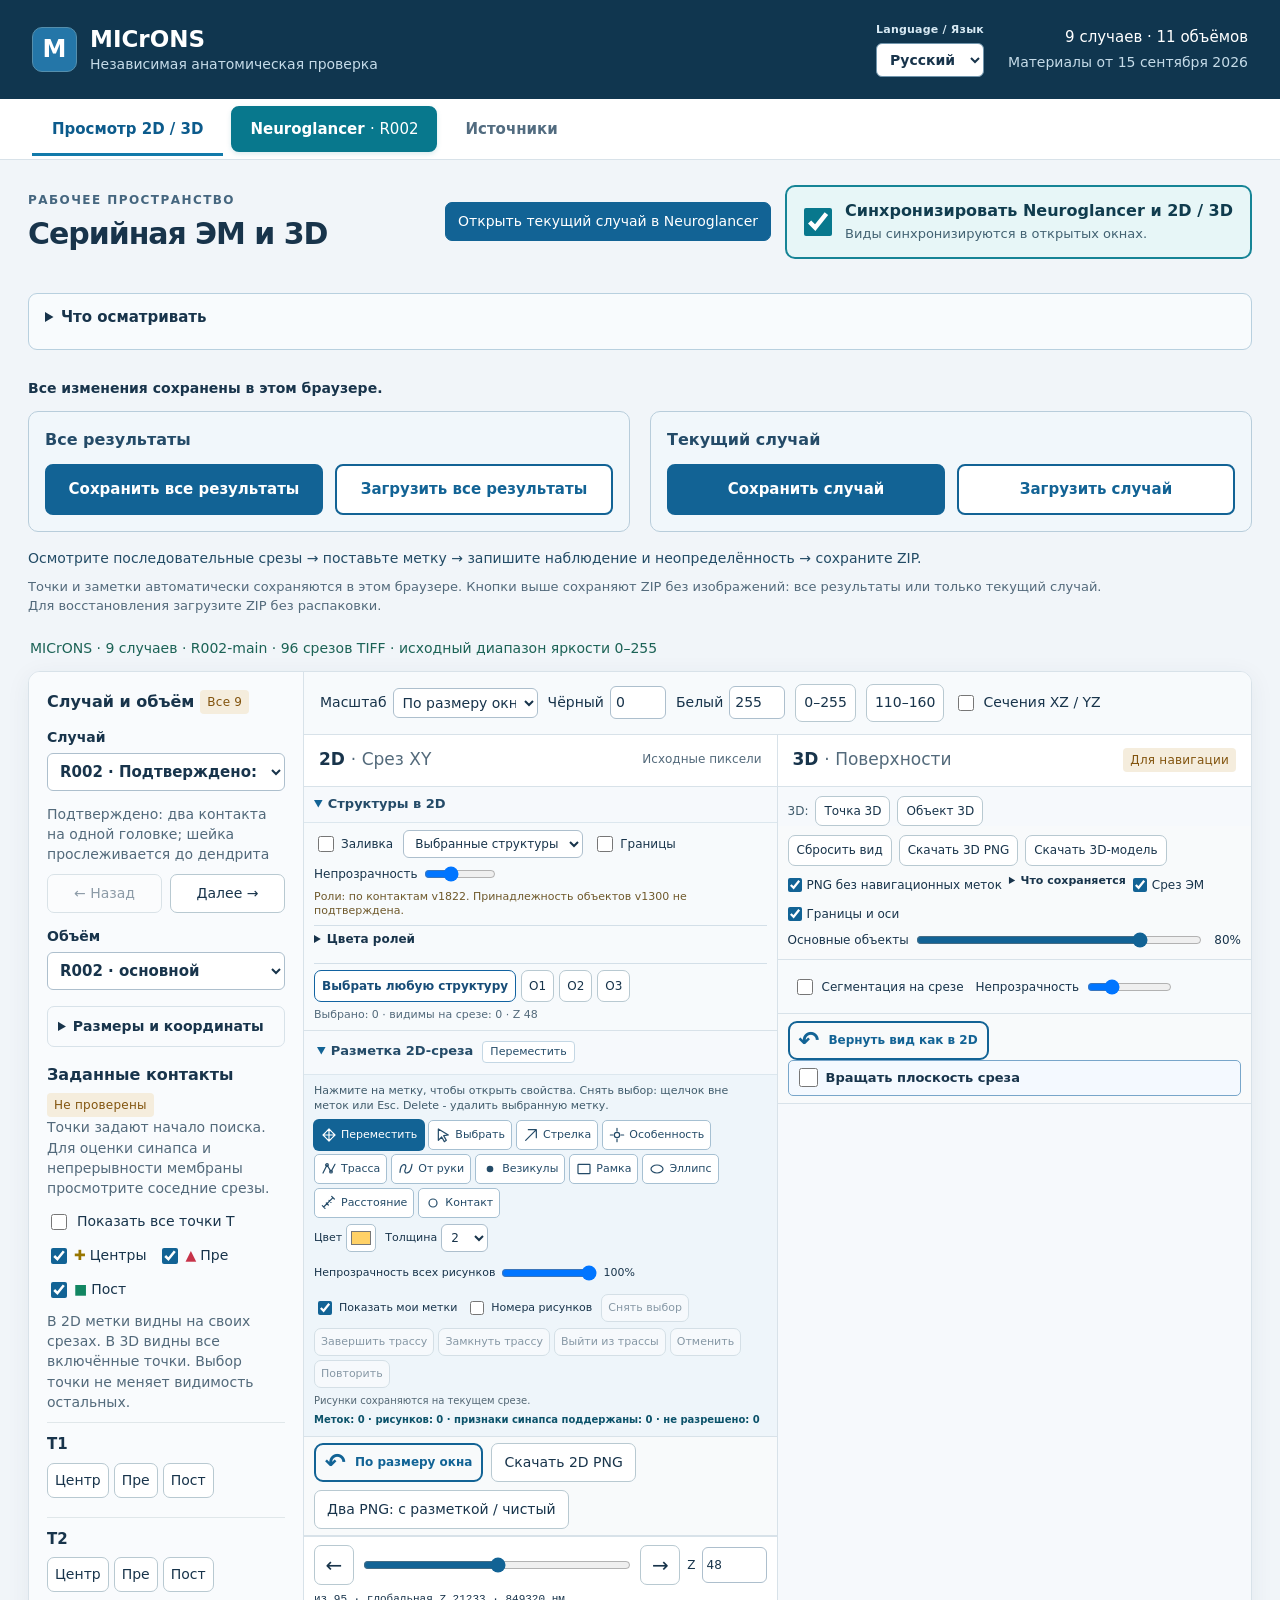
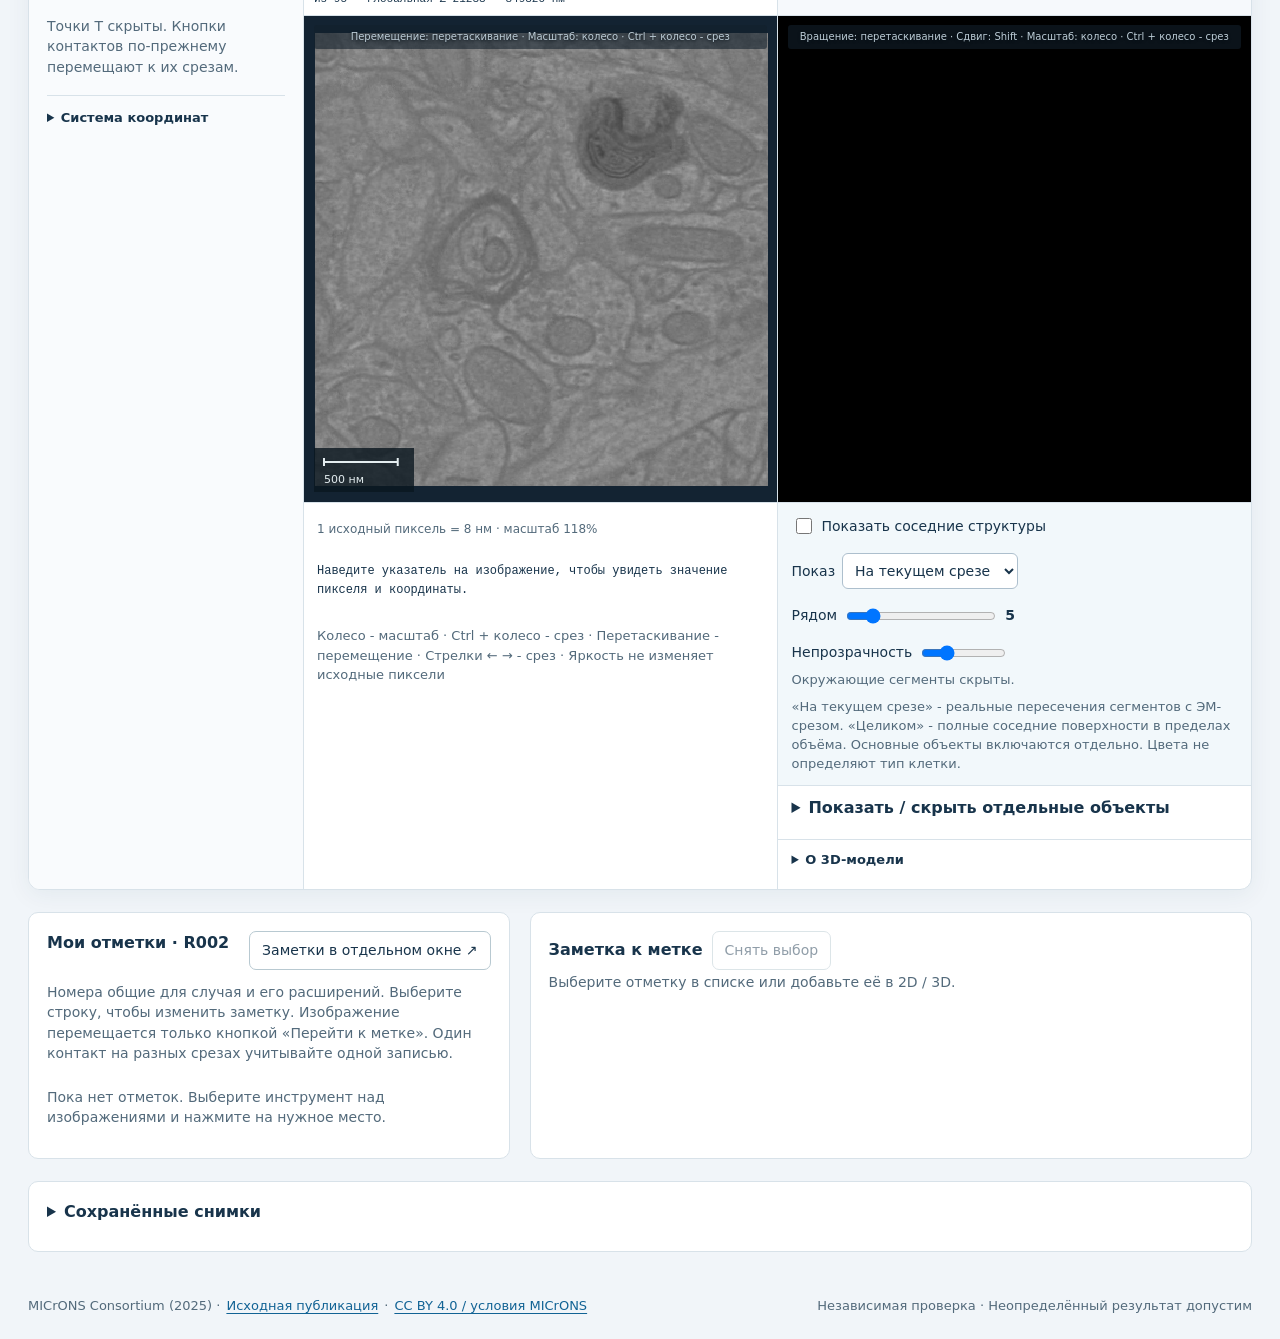
==== commit 672f0235: "Add vesicle marking, source role colors and verified 3D exports" ====
--- a/index.html
+++ b/index.html
@@ -7,8 +7,8 @@
   <meta name="description" content="Рабочее пространство исследователя: серийные ЭМ-изображения, синхронные 3D-модели и Neuroglancer для анатомической разметки выбранных случаев MICrONS.">
   <link rel="icon" href="favicon.svg" type="image/svg+xml">
   <link rel="stylesheet" href="viewer.css"><link rel="stylesheet" href="surface3d.css?v=20261022-review1"><link rel="stylesheet" href="site.css?v=20260929-results1"><link rel="stylesheet" href="annotations.css?v=20261013-drawing1">
-  <link rel="stylesheet" href="structure-selection.css?v=20261022-compact2"><link rel="stylesheet" href="workspace-ui.css?v=20261022-brush1"><script defer src="i18n.js?v=20261022-arrows1"></script>
-  <script defer src="case-selection.js?v=20261013-caselabels2"></script><script defer src="point-actions.js?v=20260919-delete2"></script><script defer src="view-sync.js?v=20260919-toggle1"></script><script defer src="online.js"></script><script defer src="tiff.js"></script><script defer src="marker-styles.js?v=20260916-sync1"></script><script defer src="drawing-geometry.js?v=20261022-arrows1"></script><script defer src="slice-plane.js?v=20261013-freeplane1"></script><script defer src="surface3d.js?v=20261022-arrows1"></script><script defer src="viewer.js?v=20261013-oblique1"></script><script defer src="slice-segmentation.js?v=20261022-review1"></script><script defer src="structure-selection.js?v=20261022-compact2"></script><script defer src="review-data.js?v=20261013-oblique1"></script><script defer src="site.js?v=20261013-caselabels2"></script><script defer src="neuroglancer.js?v=20261022-arrows1"></script><script defer src="neuroglancer-capture.js?v=20260929-results1"></script><script defer src="annotations-core.js?v=20261022-arrows1"></script><script defer src="annotations.js?v=20261022-arrows1"></script><script defer src="drawing-tools.js?v=20261022-arrows1"></script><script defer src="evidence.js?v=20261013-case9"></script>
+  <link rel="stylesheet" href="structure-selection.css?v=20261023-roles1"><link rel="stylesheet" href="workspace-ui.css?v=20261022-brush1"><script defer src="i18n.js?v=20261023-roles1"></script>
+  <script defer src="case-selection.js?v=20261013-caselabels2"></script><script defer src="point-actions.js?v=20260919-delete2"></script><script defer src="view-sync.js?v=20260919-toggle1"></script><script defer src="online.js"></script><script defer src="tiff.js"></script><script defer src="marker-styles.js?v=20260916-sync1"></script><script defer src="drawing-geometry.js?v=20261023-roles1"></script><script defer src="slice-plane.js?v=20261013-freeplane1"></script><script defer src="surface-export.js?v=20261023-roles1"></script><script defer src="surface3d.js?v=20261023-roles1"></script><script defer src="viewer.js?v=20261013-oblique1"></script><script defer src="slice-segmentation.js?v=20261022-review1"></script><script defer src="role-palette.js?v=20261023-roles1"></script><script defer src="structure-surface.js?v=20261023-roles1"></script><script defer src="structure-selection.js?v=20261023-roles1"></script><script defer src="review-data.js?v=20261013-oblique1"></script><script defer src="site.js?v=20261013-caselabels2"></script><script defer src="neuroglancer.js?v=20261023-roles1"></script><script defer src="neuroglancer-capture.js?v=20260929-results1"></script><script defer src="annotations-core.js?v=20261023-roles1"></script><script defer src="annotations.js?v=20261023-roles1"></script><script defer src="drawing-tools.js?v=20261023-roles1"></script><script defer src="evidence.js?v=20261013-case9"></script>
   <script defer src="figure-export.js?v=20261022-arrows1"></script>
   <script defer src="tablet-layout.js?v=20261022-review1"></script>
 </head>
@@ -64,13 +64,13 @@
           <div class="viewer-panel-controls raw-controls">
       <details id="segmentationSettings" class="viewer-settings segmentation-settings" data-tablet-collapse open>
         <summary>Структуры в 2D</summary>
-      <div class="segmentation-tools"><label><input id="segmentation2D" type="checkbox">Заливка</label><label><select id="segmentationScope" aria-label="Структуры в 2D"><option value="selected" selected>Выбранные структуры</option><option value="nearby">Соседние структуры</option><option value="all">Все сегменты</option></select></label><label id="segmentationLimitControl">Рядом <input id="segmentationLimit" type="range" min="1" max="30" step="1" value="5" aria-label="Число соседних структур в 2D"><output id="segmentationLimitReadout" for="segmentationLimit">5</output></label><label><input id="segmentationBorders" type="checkbox">Границы</label><label>Непрозрачность <input id="segmentationOpacity" type="range" min="0" max="70" value="25" aria-label="Непрозрачность сегментации в 2D"></label><div id="structureSelectionControls"></div><span id="segmentationStatus" class="hint" role="status">Подготавливаем сегментацию…</span></div>
+      <div class="segmentation-tools"><label><input id="segmentation2D" type="checkbox">Заливка</label><label><select id="segmentationScope" aria-label="Структуры в 2D"><option value="selected" selected>Выбранные структуры</option><option value="nearby">Соседние структуры</option><option value="all">Все сегменты</option></select></label><label id="segmentationLimitControl">Рядом <input id="segmentationLimit" type="range" min="1" max="30" step="1" value="5" aria-label="Число соседних структур в 2D"><output id="segmentationLimitReadout" for="segmentationLimit">5</output></label><label><input id="segmentationBorders" type="checkbox">Границы</label><label>Непрозрачность <input id="segmentationOpacity" type="range" min="0" max="70" value="25" aria-label="Непрозрачность сегментации в 2D"></label><p id="roleIdentityNote" class="hint role-identity-note"></p><details id="rolePalette" class="role-palette"></details><div id="structureSelectionControls"></div><span id="segmentationStatus" class="hint" role="status">Подготавливаем сегментацию…</span></div>
       </details>
       <details id="drawingSettings" class="viewer-settings drawing-settings" data-tablet-collapse open>
         <summary><span>Разметка 2D-среза</span><span id="drawingCollapsedTool" class="active-tool-summary">Переместить</span></summary>
       <div class="annotation-tools annotation-toolbar" aria-label="Отметки и рисунки">
         <div class="markup-heading"><span id="annotationModeHelp" role="status">Выберите инструмент.</span></div>
-        <select id="annotationMode" disabled hidden aria-hidden="true" tabindex="-1"><option value="navigate">Навигация</option><option value="contact2d">Отметить контакт в 2D</option><option value="point2d">Отметить особенность в 2D</option><option value="point3d">Поставить точку в 3D</option><option value="object3d">Выбрать объект в 3D</option><option value="select">Выбрать</option><option value="trace">Трасса</option><option value="freehand">От руки</option><option value="arrow">Стрелка</option><option value="roi">Рамка</option><option value="ellipse">Эллипс</option><option value="distance">Расстояние</option></select><div id="drawingTools" class="segmented"><button data-drawing-tool="navigate" class="mark-tool active" aria-pressed="true"><svg viewBox="0 0 24 24" aria-hidden="true"><path d="M12 3v18M3 12h18M8 7l4-4 4 4M8 17l4 4 4-4M7 8l-4 4 4 4M17 8l4 4-4 4"/></svg><span>Переместить</span></button><button data-drawing-tool="select" class="mark-tool" aria-pressed="false"><svg viewBox="0 0 24 24" aria-hidden="true"><path d="M5 3v17l5-5 4 7 3-2-4-7 7-1Z"/></svg><span>Выбрать</span></button><button data-drawing-tool="arrow" class="mark-tool" aria-pressed="false"><svg viewBox="0 0 24 24" aria-hidden="true"><path d="M4 20 20 4M8 4h12v12"/></svg><span>Стрелка</span></button><button data-drawing-tool="point2d" class="mark-tool" aria-pressed="false"><svg viewBox="0 0 24 24" aria-hidden="true"><circle cx="12" cy="12" r="4"/><path d="M12 2v4m0 12v4M2 12h4m12 0h4"/></svg><span>Особенность</span></button><button data-drawing-tool="trace" class="mark-tool" aria-pressed="false"><svg viewBox="0 0 24 24" aria-hidden="true"><path d="m3 18 6-12 6 10 6-11"/><circle cx="9" cy="6" r="2"/><circle cx="15" cy="16" r="2"/></svg><span>Трасса</span></button><button data-drawing-tool="freehand" class="mark-tool" aria-pressed="false"><svg viewBox="0 0 24 24" aria-hidden="true"><path d="M3 17C4 1 15 4 11 12S19 22 21 5"/></svg><span>От руки</span></button><button data-drawing-tool="roi" class="mark-tool" aria-pressed="false"><svg viewBox="0 0 24 24" aria-hidden="true"><rect x="3" y="5" width="18" height="14" rx="1"/></svg><span>Рамка</span></button><button data-drawing-tool="ellipse" class="mark-tool" aria-pressed="false"><svg viewBox="0 0 24 24" aria-hidden="true"><ellipse cx="12" cy="12" rx="9" ry="6"/></svg><span>Эллипс</span></button><button data-drawing-tool="distance" class="mark-tool" aria-pressed="false"><svg viewBox="0 0 24 24" aria-hidden="true"><path d="m4 18 14-14M2 16l4 4M16 2l4 4M8 12l3 3M12 8l3 3"/></svg><span>Расстояние</span></button><button data-drawing-tool="contact2d" class="mark-tool" aria-pressed="false"><svg viewBox="0 0 24 24" aria-hidden="true"><circle cx="12" cy="12" r="6"/></svg><span>Контакт</span></button></div>
+        <select id="annotationMode" disabled hidden aria-hidden="true" tabindex="-1"><option value="navigate">Навигация</option><option value="contact2d">Отметить контакт в 2D</option><option value="point2d">Отметить особенность в 2D</option><option value="point3d">Поставить точку в 3D</option><option value="object3d">Выбрать объект в 3D</option><option value="select">Выбрать</option><option value="trace">Трасса</option><option value="freehand">От руки</option><option value="vesicle">Везикулы</option><option value="arrow">Стрелка</option><option value="roi">Рамка</option><option value="ellipse">Эллипс</option><option value="distance">Расстояние</option></select><div id="drawingTools" class="segmented"><button data-drawing-tool="navigate" class="mark-tool active" aria-pressed="true"><svg viewBox="0 0 24 24" aria-hidden="true"><path d="M12 3v18M3 12h18M8 7l4-4 4 4M8 17l4 4 4-4M7 8l-4 4 4 4M17 8l4 4-4 4"/></svg><span>Переместить</span></button><button data-drawing-tool="select" class="mark-tool" aria-pressed="false"><svg viewBox="0 0 24 24" aria-hidden="true"><path d="M5 3v17l5-5 4 7 3-2-4-7 7-1Z"/></svg><span>Выбрать</span></button><button data-drawing-tool="arrow" class="mark-tool" aria-pressed="false"><svg viewBox="0 0 24 24" aria-hidden="true"><path d="M4 20 20 4M8 4h12v12"/></svg><span>Стрелка</span></button><button data-drawing-tool="point2d" class="mark-tool" aria-pressed="false"><svg viewBox="0 0 24 24" aria-hidden="true"><circle cx="12" cy="12" r="4"/><path d="M12 2v4m0 12v4M2 12h4m12 0h4"/></svg><span>Особенность</span></button><button data-drawing-tool="trace" class="mark-tool" aria-pressed="false"><svg viewBox="0 0 24 24" aria-hidden="true"><path d="m3 18 6-12 6 10 6-11"/><circle cx="9" cy="6" r="2"/><circle cx="15" cy="16" r="2"/></svg><span>Трасса</span></button><button data-drawing-tool="freehand" class="mark-tool" aria-pressed="false"><svg viewBox="0 0 24 24" aria-hidden="true"><path d="M3 17C4 1 15 4 11 12S19 22 21 5"/></svg><span>От руки</span></button><button data-drawing-tool="vesicle" class="mark-tool" aria-pressed="false"><svg viewBox="0 0 24 24" aria-hidden="true"><circle cx="12" cy="12" r="5" fill="currentColor" stroke="none"/></svg><span>Везикулы</span></button><button data-drawing-tool="roi" class="mark-tool" aria-pressed="false"><svg viewBox="0 0 24 24" aria-hidden="true"><rect x="3" y="5" width="18" height="14" rx="1"/></svg><span>Рамка</span></button><button data-drawing-tool="ellipse" class="mark-tool" aria-pressed="false"><svg viewBox="0 0 24 24" aria-hidden="true"><ellipse cx="12" cy="12" rx="9" ry="6"/></svg><span>Эллипс</span></button><button data-drawing-tool="distance" class="mark-tool" aria-pressed="false"><svg viewBox="0 0 24 24" aria-hidden="true"><path d="m4 18 14-14M2 16l4 4M16 2l4 4M8 12l3 3M12 8l3 3"/></svg><span>Расстояние</span></button><button data-drawing-tool="contact2d" class="mark-tool" aria-pressed="false"><svg viewBox="0 0 24 24" aria-hidden="true"><circle cx="12" cy="12" r="6"/></svg><span>Контакт</span></button></div>
         <div class="drawing-options"><label>Цвет <input id="drawingColor" type="color" value="#ffd166"></label><label>Толщина <select id="drawingWidth"><option>1</option><option selected>2</option><option>3</option><option>5</option><option>8</option><option>10</option><option>12</option></select></label><label id="drawingOpacityControl" class="drawing-opacity-control"><span id="drawingOpacityLabel">Непрозрачность всех рисунков</span><input id="drawingOpacity" type="range" min="0" max="100" step="1" value="100" aria-label="Непрозрачность всех рисунков"><output id="drawingOpacityReadout" for="drawingOpacity">100%</output></label><label><input id="annotationsVisible" type="checkbox" checked>Показать мои метки</label><label><input id="drawingNumbers" type="checkbox">Номера рисунков</label><button id="clearPointSelection" type="button" data-clear-point-selection disabled>Снять выбор</button></div>
         <div class="drawing-actions"><button id="drawingFinish" disabled>Завершить трассу</button><button id="drawingClose" disabled>Замкнуть трассу</button><button id="drawingCancel" disabled>Выйти из трассы</button><button id="drawingUndo" title="Отменить изменение рисунка · Ctrl+Z" aria-keyshortcuts="Control+Z Meta+Z" disabled>Отменить</button><button id="drawingRedo" title="Повторить изменение рисунка · Ctrl+Shift+Z" aria-keyshortcuts="Control+Shift+Z Meta+Shift+Z" disabled>Повторить</button><span id="drawingStatus" role="status"></span></div>
         <p class="drawing-slice-hint">Рисунки сохраняются на текущем срезе.</p>
@@ -89,7 +89,7 @@
         <section class="surface-panel" aria-label="3D-навигация по сегментации"><div class="pane-heading"><h2>3D <span>· Поверхности</span></h2><span class="pill">Для навигации</span></div>
           <div class="viewer-panel-controls surface-controls">
           <div class="surface-mark-tools"><span class="drawing-3d-tools">3D: <button data-drawing-tool="point3d" class="mark-tool" aria-pressed="false">Точка 3D</button><button data-drawing-tool="object3d" class="mark-tool" aria-pressed="false">Объект 3D</button></span></div>
-          <div class="surface-tools"><button id="surfaceRetry" hidden>Повторить загрузку 3D</button><button id="surfaceReset" disabled>Сбросить вид</button><button id="surfaceExport" disabled>Скачать 3D PNG</button><label><input id="surfacePlane" type="checkbox" checked disabled>Срез ЭМ</label><label><input id="surfaceBox" type="checkbox" checked disabled>Границы и оси</label><label class="surface-alpha">Основные объекты <input id="surfaceOpacity" type="range" min="0" max="100" value="80" disabled><span id="surfaceOpacityReadout">80%</span></label></div>
+          <div class="surface-tools"><button id="surfaceRetry" hidden>Повторить загрузку 3D</button><button id="surfaceReset" disabled>Сбросить вид</button><button id="surfaceExport" disabled>Скачать 3D PNG</button><button id="surfaceExportModel" disabled>Скачать 3D-модель</button><label class="surface-export-clean"><input id="surfaceExportClean" type="checkbox" checked>PNG без навигационных меток</label><details class="surface-export-help"><summary>Что сохраняется</summary><span>PNG: текущий вид и рисунки. GLB: видимые поверхности без среза и меток, масштаб в метрах. Геометрия ограничена исходным фрагментом.</span></details><label><input id="surfacePlane" type="checkbox" checked disabled>Срез ЭМ</label><label><input id="surfaceBox" type="checkbox" checked disabled>Границы и оси</label><label class="surface-alpha">Основные объекты <input id="surfaceOpacity" type="range" min="0" max="100" value="80" disabled><span id="surfaceOpacityReadout">80%</span></label></div>
           <div class="segmentation-tools surface-section-tools"><label><input id="surfaceSegmentation" type="checkbox">Сегментация на срезе</label><label>Непрозрачность <input id="surfaceSegmentationOpacity" type="range" min="0" max="100" value="25" aria-label="Непрозрачность сегментации среза в 3D"></label></div>
           <div class="view-reset-actions"><button id="surfaceXY" class="view-reset-button" type="button" disabled title="Вернуть 3D как в 2D, вписать весь объём в окно и сбросить сдвиг"><span aria-hidden="true">↶</span> Вернуть вид как в 2D</button><label class="slice-plane-toggle"><input id="surfaceRotateSlice" type="checkbox" disabled>Вращать плоскость среза</label></div>
           <div id="surfaceSliceControls" class="slice-plane-controls" hidden>
@@ -107,7 +107,7 @@
           <div id="surfaceStage" class="surface-stage" tabindex="0" aria-label="3D-модели. Ctrl + колесо меняет срез. Перетаскивание вращает, Shift с перетаскиванием перемещает, колесо меняет масштаб, R сбрасывает вид."><canvas id="surfaceCanvas"></canvas><canvas id="surfaceLabels" aria-hidden="true"></canvas><div class="surface-gesture-hint">Вращение: перетаскивание · Сдвиг: Shift · Масштаб: колесо · Ctrl + колесо - срез</div></div>
           <div class="viewer-panel-details">
           <div class="context-tools"><div class="context-main"><label><input id="surfaceContext" type="checkbox">Показать соседние структуры</label><label>Показ <select id="surfaceContextMode"><option value="slice">На текущем срезе</option><option value="full">Целиком в объёме</option></select></label><label>Рядом <input id="contextLimit" type="range" min="1" max="30" step="1" value="5" aria-label="Число соседних структур"><output id="contextLimitReadout" for="contextLimit">5</output></label><label>Непрозрачность <input id="surfaceContextOpacity" type="range" min="0" max="100" value="25" aria-label="Непрозрачность соседних структур"></label></div><p id="contextLoadStatus" class="hint" role="status">Окружение показано от центра среза. Выберите метку или точку T, чтобы посмотреть рядом с ней; «Снять выбор» возвращает центр среза.</p><p class="hint">«На текущем срезе» - реальные пересечения сегментов с ЭМ-срезом. «Целиком» - полные соседние поверхности в пределах объёма. Основные объекты включаются отдельно. Цвета не определяют тип клетки.</p></div><details class="object-details"><summary>Показать / скрыть отдельные объекты</summary><div id="surfaceObjects" class="surface-objects" aria-label="Видимость объектов"></div></details><details class="surface-info"><summary>О 3D-модели</summary><div id="surfaceReadout" class="surface-readout mono"></div><div id="surfaceStatus" class="surface-status" role="status">Ожидание объёма…</div>
-          <p class="surface-caution">Сегментация v1300 может отличаться от записей идентичности v1822. Цвета обозначают нейтральные объекты. Поверхности не подтверждают синапс, общую головку или непрерывность мембраны; открытые края могут быть границами объёма.</p><p class="surface-caution">Плоскость среза и точка в 3D расположены в центрах соответствующих вокселей. Анатомические выводы делайте по серийной ЭМ.</p></details>
+          <p class="surface-caution">Сегментация v1300 может отличаться от записей идентичности v1822. Роли по контактам v1822 не подтверждают принадлежность всего объекта v1300. Поверхности не подтверждают синапс, общую головку или непрерывность мембраны; открытые края могут быть границами объёма.</p><p class="surface-caution">Плоскость среза и точка в 3D расположены в центрах соответствующих вокселей. Анатомические выводы делайте по серийной ЭМ.</p></details>
           </div>
         </section>
       </div>
@@ -116,7 +116,7 @@
   </section>
   <section id="annotationsWorkspace" class="annotations-workspace" aria-label="Отметки и свойства">
     <div class="annotation-list-panel"><div class="section-heading"><h2>Мои отметки <span id="annotationCaseLabel"></span></h2><button id="annotationPopout">Заметки в отдельном окне ↗</button></div><p class="hint">Номера общие для случая и его расширений. Выберите строку, чтобы изменить заметку. Изображение перемещается только кнопкой «Перейти к метке». Один контакт на разных срезах учитывайте одной записью.</p><div id="annotationList" class="annotation-list"></div><button id="annotationUndo" hidden>Восстановить удалённую отметку</button></div>
-    <aside class="annotation-properties"><div class="section-heading"><h2>Заметка к метке</h2><button id="annotationClearSelection" type="button" data-clear-point-selection disabled title="Снять выбор метки и точки T. Соседние структуры - от центра текущего среза. Esc">Снять выбор</button></div><p id="annotationSelection">Выберите отметку в списке или добавьте её в 2D / 3D.</p><fieldset id="annotationEditor" disabled hidden><div class="annotation-form-grid observation-form"><label>Форма метки<select id="annotationKind"><option value="contact">● Контакт</option><option value="point">◆ Особенность</option><option value="object">■ Объект</option><option value="trace">Трасса</option><option value="freehand">От руки</option><option value="arrow">Стрелка</option><option value="roi">Рамка</option><option value="ellipse">Эллипс</option><option value="distance">Расстояние</option></select></label><label>Наблюдение<select id="annotationCategory"><option value="unclassified">Не классифицировано</option><option value="suspected_synapse">Предполагаемый синаптический контакт</option><option value="possible_adhesion">Возможная несинаптическая адгезия</option><option value="unresolved_other">Неясный контакт / другая особенность</option></select></label><label class="wide">Свидетельства синапса<select id="annotationVerdict"><option value="note">Не оценено</option><option value="uncertain">Недостаточно / неясно</option><option value="supported">Поддерживают синапс</option><option value="rejected">Свидетельства против синапса</option></select></label><label class="wide">Заметка / свойства<textarea id="annotationNotes" maxlength="50000" rows="4" placeholder="Что видно на соседних срезах? Что осталось неясным?"></textarea></label></div><p class="hint">Форма метки не является заключением. Неясный участок головки или шейки не позволяет заключить, что дополнительных контактов нет.</p><details class="marker-coordinate-details"><summary>Положение и ссылка на свидетельство (необязательно)</summary><div class="annotation-form-grid"><label>Где<select id="annotationLocation"><option value="uncertain">Не определено</option><option value="head">Головка</option><option value="neck">Шейка</option><option value="shaft">Ствол</option><option value="other">Другое</option></select></label><label>Снимок / срез / другое свидетельство<input id="annotationEvidenceRefs" type="text" maxlength="20000" placeholder="Например: Z 42–47, снимок…"></label></div></details><details id="previousMarkerProperties" hidden><summary>Ранее записанные свойства</summary><textarea id="annotationProperties" maxlength="20000" rows="3"></textarea></details><input id="annotationLabel" maxlength="300" hidden><details class="marker-coordinate-details"><summary>Координаты</summary><p id="annotationCoordinates" class="mono"></p></details><div id="drawingProperties" hidden><div class="drawing-options"><label id="drawingNumbersNotesControl" hidden><input id="drawingNumbersNotes" type="checkbox">Номера рисунков</label><label>Цвет рисунка <input id="drawingEditColor" type="color"></label><label>Толщина <input id="drawingEditWidth" type="number" min="1" max="12" step="1"></label><label id="drawingEditOpacityControl" class="drawing-opacity-control drawing-opacity-notes" hidden>Непрозрачность рисунка<input id="drawingEditOpacity" type="range" min="0" max="100" step="1" value="100" aria-label="Непрозрачность рисунка"><output id="drawingEditOpacityReadout" for="drawingEditOpacity">100%</output></label></div><div class="drawing-actions"><button id="drawingContinue" type="button">Продолжить трассу</button><button id="drawingToggleClosed" type="button">Замкнуть трассу</button></div><p class="hint">Инструмент «Выбрать»: перетащите рисунок целиком или измените его белые узлы.</p></div><div class="annotation-edit-actions"><button id="annotationGo" type="button">Перейти к метке</button><button id="annotationDelete" type="button" title="Удалить выбранную метку · Delete">Удалить метку</button></div></fieldset></aside>
+    <aside class="annotation-properties"><div class="section-heading"><h2>Заметка к метке</h2><button id="annotationClearSelection" type="button" data-clear-point-selection disabled title="Снять выбор метки и точки T. Соседние структуры - от центра текущего среза. Esc">Снять выбор</button></div><p id="annotationSelection">Выберите отметку в списке или добавьте её в 2D / 3D.</p><fieldset id="annotationEditor" disabled hidden><div class="annotation-form-grid observation-form"><label>Форма метки<select id="annotationKind"><option value="contact">● Контакт</option><option value="point">◆ Особенность</option><option value="object">■ Объект</option><option value="trace">Трасса</option><option value="freehand">От руки</option><option value="vesicle">Везикулы</option><option value="arrow">Стрелка</option><option value="roi">Рамка</option><option value="ellipse">Эллипс</option><option value="distance">Расстояние</option></select></label><label>Наблюдение<select id="annotationCategory"><option value="unclassified">Не классифицировано</option><option value="suspected_synapse">Предполагаемый синаптический контакт</option><option value="possible_adhesion">Возможная несинаптическая адгезия</option><option value="unresolved_other">Неясный контакт / другая особенность</option></select></label><label class="wide">Свидетельства синапса<select id="annotationVerdict"><option value="note">Не оценено</option><option value="uncertain">Недостаточно / неясно</option><option value="supported">Поддерживают синапс</option><option value="rejected">Свидетельства против синапса</option></select></label><label class="wide">Заметка / свойства<textarea id="annotationNotes" maxlength="50000" rows="4" placeholder="Что видно на соседних срезах? Что осталось неясным?"></textarea></label></div><p class="hint">Форма метки не является заключением. Неясный участок головки или шейки не позволяет заключить, что дополнительных контактов нет.</p><details class="marker-coordinate-details"><summary>Положение и ссылка на свидетельство (необязательно)</summary><div class="annotation-form-grid"><label>Где<select id="annotationLocation"><option value="uncertain">Не определено</option><option value="head">Головка</option><option value="neck">Шейка</option><option value="shaft">Ствол</option><option value="other">Другое</option></select></label><label>Снимок / срез / другое свидетельство<input id="annotationEvidenceRefs" type="text" maxlength="20000" placeholder="Например: Z 42–47, снимок…"></label></div></details><details id="previousMarkerProperties" hidden><summary>Ранее записанные свойства</summary><textarea id="annotationProperties" maxlength="20000" rows="3"></textarea></details><input id="annotationLabel" maxlength="300" hidden><details class="marker-coordinate-details"><summary>Координаты</summary><p id="annotationCoordinates" class="mono"></p></details><div id="drawingProperties" hidden><div class="drawing-options"><label id="drawingNumbersNotesControl" hidden><input id="drawingNumbersNotes" type="checkbox">Номера рисунков</label><label>Цвет рисунка <input id="drawingEditColor" type="color"></label><label>Толщина <input id="drawingEditWidth" type="number" min="1" max="12" step="1"></label><label id="drawingEditOpacityControl" class="drawing-opacity-control drawing-opacity-notes" hidden>Непрозрачность рисунка<input id="drawingEditOpacity" type="range" min="0" max="100" step="1" value="100" aria-label="Непрозрачность рисунка"><output id="drawingEditOpacityReadout" for="drawingEditOpacity">100%</output></label></div><div class="drawing-actions"><button id="drawingContinue" type="button">Продолжить трассу</button><button id="drawingToggleClosed" type="button">Замкнуть трассу</button></div><p class="hint">Инструмент «Выбрать»: перетащите рисунок целиком или измените его белые узлы.</p></div><div class="annotation-edit-actions"><button id="annotationGo" type="button">Перейти к метке</button><button id="annotationDelete" type="button" title="Удалить выбранную метку · Delete">Удалить метку</button></div></fieldset></aside>
     <details class="annotation-coverage" hidden><summary>Заключение и покрытие этого случая</summary><div class="annotation-form-grid"><label>Покрытие головки и шейки<select id="caseCoverage"><option value="uncertain">Не установлено</option><option value="incomplete">Неполное</option><option value="complete">Полностью проверено</option></select></label><label>Просмотренные объёмы, срезы и области<input id="caseInspected" type="text" maxlength="10000" placeholder="Укажите объём, Z и область XY"></label><label class="wide">Заключение / наблюдения<textarea id="caseNotes" rows="3" maxlength="50000"></textarea></label><label class="wide">Неясные участки и нужное расширение<textarea id="caseExtraExtent" rows="2" maxlength="20000"></textarea></label></div><p class="hint">«Нет дополнительных контактов» требует полного осмотра головки и шейки с разрешёнными границами. Сохраняйте неопределённость. Рамка TIFF сама по себе не является границей исследуемой структуры.</p></details>
   </section>
   <details class="saved-evidence"><summary>Сохранённые снимки</summary><div class="section-heading"><span id="evidenceSaveStatus" role="status"></span></div><div class="evidence-toolbar"><button id="evidenceSave2D" disabled>Добавить снимок 2D</button><button id="evidenceSave3D" disabled>Добавить снимок 3D</button><label>Подпись (необязательно) <input id="evidenceCaption" type="text" maxlength="10000"></label></div><p class="hint">Добавляйте только нужные виды: просмотр сам по себе не создаёт снимки. Снимок связывается с выбранной меткой, если она есть. Новые снимки не заменяют прежние. Снимки хранятся в этом браузере и скачиваются отдельно кнопкой «Скачать PNG». ZIP с результатами содержит точки и заметки без изображений.</p><div hidden><select id="evidenceLink"><option value="case">Случай</option></select><input id="evidenceLinkSlice" type="checkbox" checked><select id="evidencePair"><option value="">Нет</option></select></div><div id="evidenceList"></div></details>
--- a/structure-selection.css
+++ b/structure-selection.css
@@ -13,6 +13,7 @@
 #structurePick.active{background:#e5f0ff;border-color:#1263a1;box-shadow:inset 0 0 0 1px #1263a1}
 .viewport.structure-picking{cursor:crosshair;touch-action:none}
 .structure-scope-inactive .structure-selection-list{opacity:.8}
+.role-palette{flex-basis:100%;width:100%;border-top:1px solid #d3dfe8;padding-top:4px}.role-palette>summary{font-weight:600;cursor:pointer;font-size:12px}.role-palette-colors{display:flex;flex-wrap:wrap;gap:6px 10px;padding:5px 0}.role-palette-colors label{display:flex;align-items:center;gap:5px;font-size:11px}.role-palette-colors input[type=color]{width:30px;height:28px;padding:1px}.role-palette p,.role-identity-note{margin:3px 0;line-height:1.3}.role-identity-note{flex-basis:100%;color:#6f592b}.structure-name{font-size:12px;font-weight:600}.structure-unresolved{font-size:10px;color:#795c22}.structure-provenance{font-size:10px;overflow-wrap:anywhere}.structure-provenance summary{cursor:pointer;color:#315c7a}.surface-export-help{font-size:11px;max-width:330px}.surface-export-help summary{cursor:pointer}.surface-export-clean{font-size:11px}.surface-export-help span{display:block;padding:4px}.surface-object .structure-unresolved{display:block}
 @media(max-width:600px){.structure-selection-row{grid-template-columns:1.7rem 2.4rem minmax(0,1fr) auto;gap:.3rem;padding:.25rem}.structure-remove{font-size:.75rem;padding:.4rem}.structure-identity code{font-size:.7rem}}
 
 /* Keep structure choices compact within the 2D panel. */
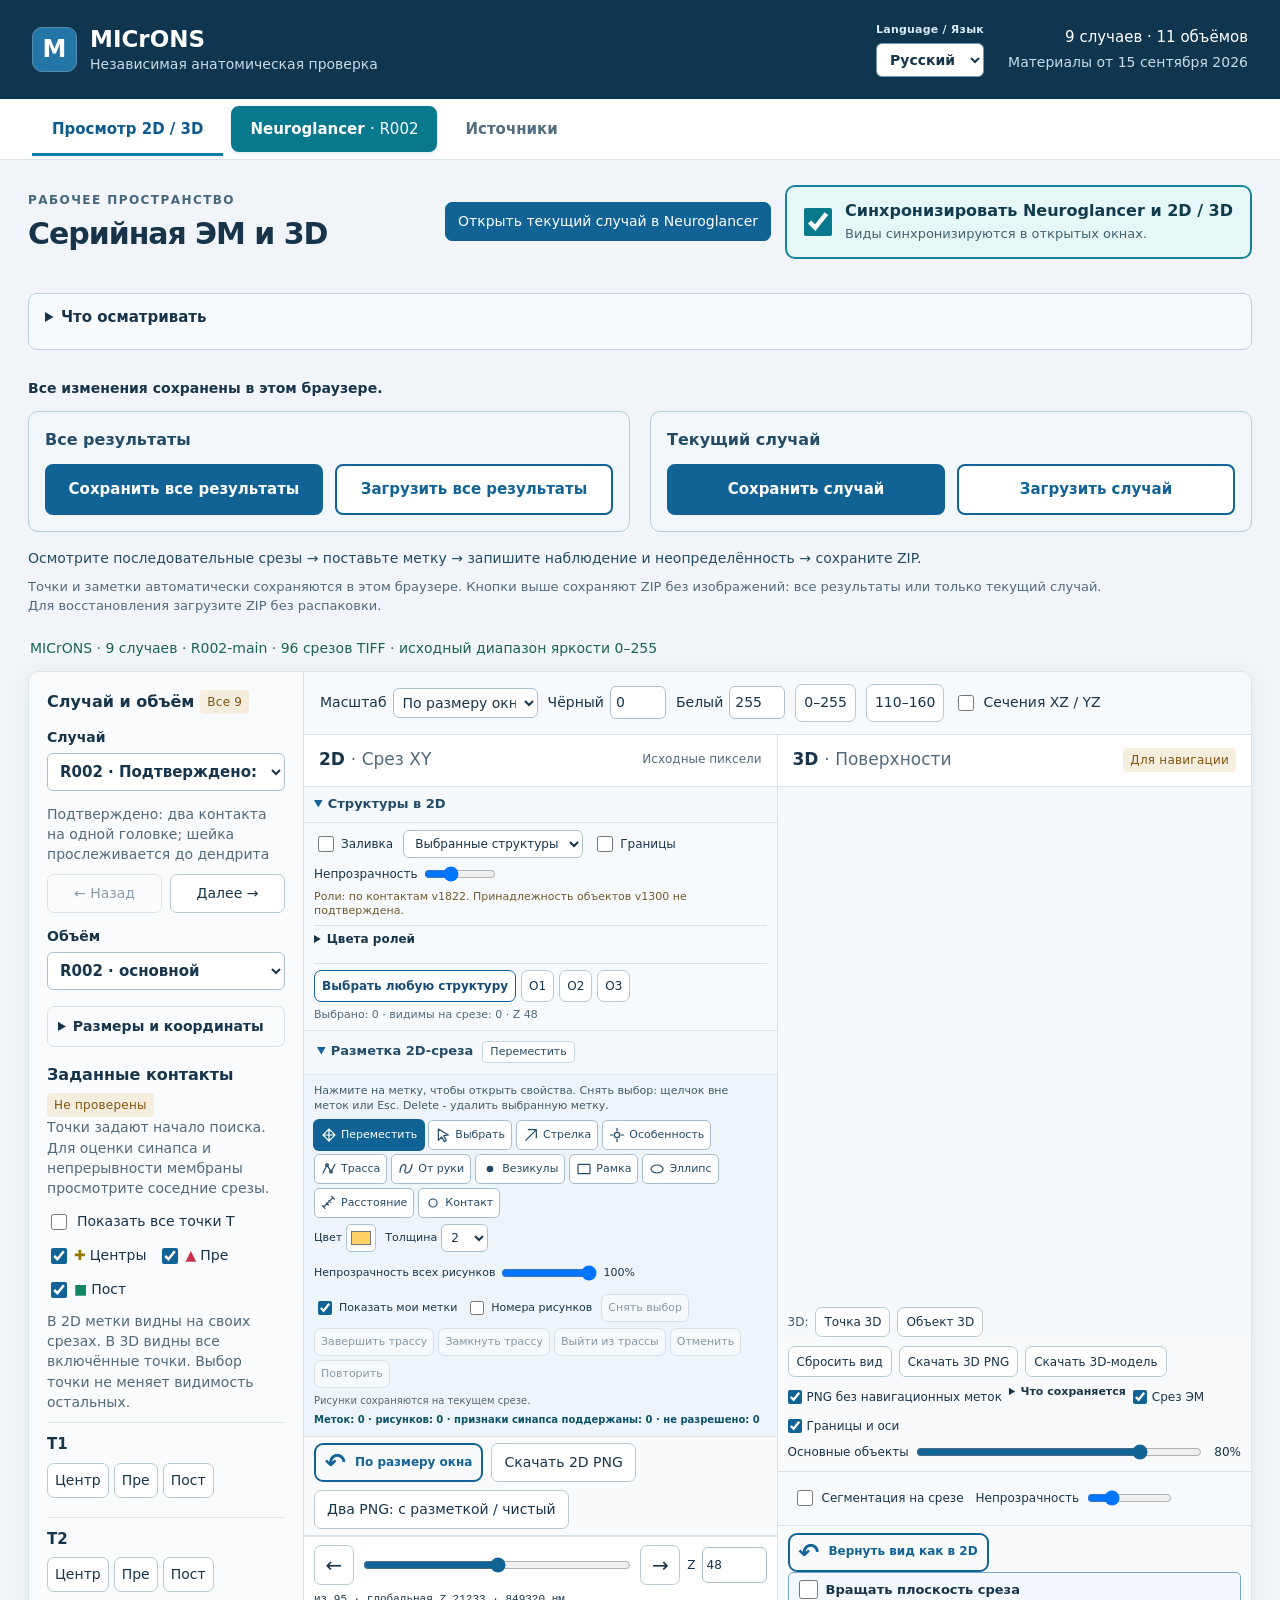
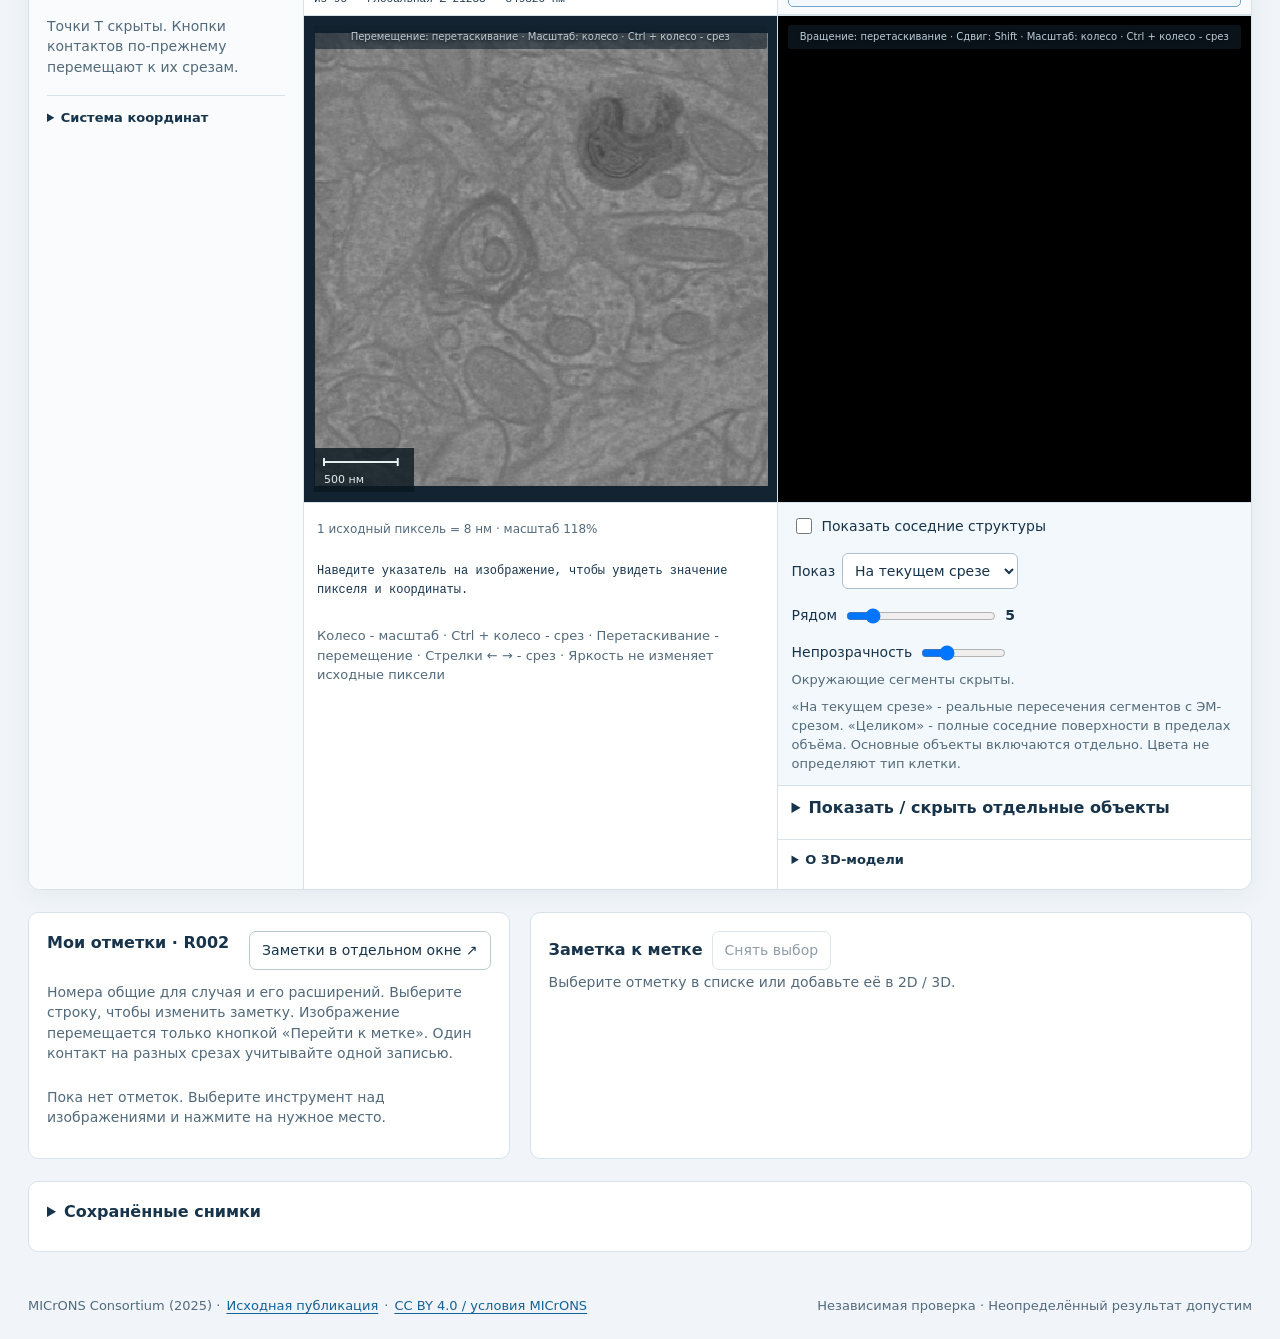
==== commit 0629e943: "Keep 3D settings directly above the viewer" ====
--- a/index.html
+++ b/index.html
@@ -7,7 +7,7 @@
   <meta name="description" content="Рабочее пространство исследователя: серийные ЭМ-изображения, синхронные 3D-модели и Neuroglancer для анатомической разметки выбранных случаев MICrONS.">
   <link rel="icon" href="favicon.svg" type="image/svg+xml">
   <link rel="stylesheet" href="viewer.css"><link rel="stylesheet" href="surface3d.css?v=20261022-review1"><link rel="stylesheet" href="site.css?v=20260929-results1"><link rel="stylesheet" href="annotations.css?v=20261013-drawing1">
-  <link rel="stylesheet" href="structure-selection.css?v=20261023-roles1"><link rel="stylesheet" href="workspace-ui.css?v=20261022-brush1"><script defer src="i18n.js?v=20261023-roles1"></script>
+  <link rel="stylesheet" href="structure-selection.css?v=20261023-roles1"><link rel="stylesheet" href="workspace-ui.css?v=20261023-controls1"><script defer src="i18n.js?v=20261023-roles1"></script>
   <script defer src="case-selection.js?v=20261013-caselabels2"></script><script defer src="point-actions.js?v=20260919-delete2"></script><script defer src="view-sync.js?v=20260919-toggle1"></script><script defer src="online.js"></script><script defer src="tiff.js"></script><script defer src="marker-styles.js?v=20260916-sync1"></script><script defer src="drawing-geometry.js?v=20261023-roles1"></script><script defer src="slice-plane.js?v=20261013-freeplane1"></script><script defer src="surface-export.js?v=20261023-roles1"></script><script defer src="surface3d.js?v=20261023-roles1"></script><script defer src="viewer.js?v=20261013-oblique1"></script><script defer src="slice-segmentation.js?v=20261022-review1"></script><script defer src="role-palette.js?v=20261023-roles1"></script><script defer src="structure-surface.js?v=20261023-roles1"></script><script defer src="structure-selection.js?v=20261023-roles1"></script><script defer src="review-data.js?v=20261013-oblique1"></script><script defer src="site.js?v=20261013-caselabels2"></script><script defer src="neuroglancer.js?v=20261023-roles1"></script><script defer src="neuroglancer-capture.js?v=20260929-results1"></script><script defer src="annotations-core.js?v=20261023-roles1"></script><script defer src="annotations.js?v=20261023-roles1"></script><script defer src="drawing-tools.js?v=20261023-roles1"></script><script defer src="evidence.js?v=20261013-case9"></script>
   <script defer src="figure-export.js?v=20261022-arrows1"></script>
   <script defer src="tablet-layout.js?v=20261022-review1"></script>
--- a/workspace-ui.css
+++ b/workspace-ui.css
@@ -8,6 +8,8 @@
 .surface-panel{grid-column:2}
 .paired-views .pane-heading{align-self:stretch}
 .viewer-panel-controls{min-width:0;align-self:stretch;background:#f6f9fc;border-bottom:1px solid var(--line)}
+/* Keep 3D settings next to the canvas when the paired 2D controls are taller. */
+.surface-controls{display:flex;flex-direction:column;justify-content:flex-end}
 .raw-controls .annotation-toolbar{padding:9px 10px;gap:6px;border-bottom:0}
 .raw-controls .markup-heading{gap:5px;align-items:start}
 .raw-controls .markup-heading>strong{font-size:13px;white-space:nowrap}
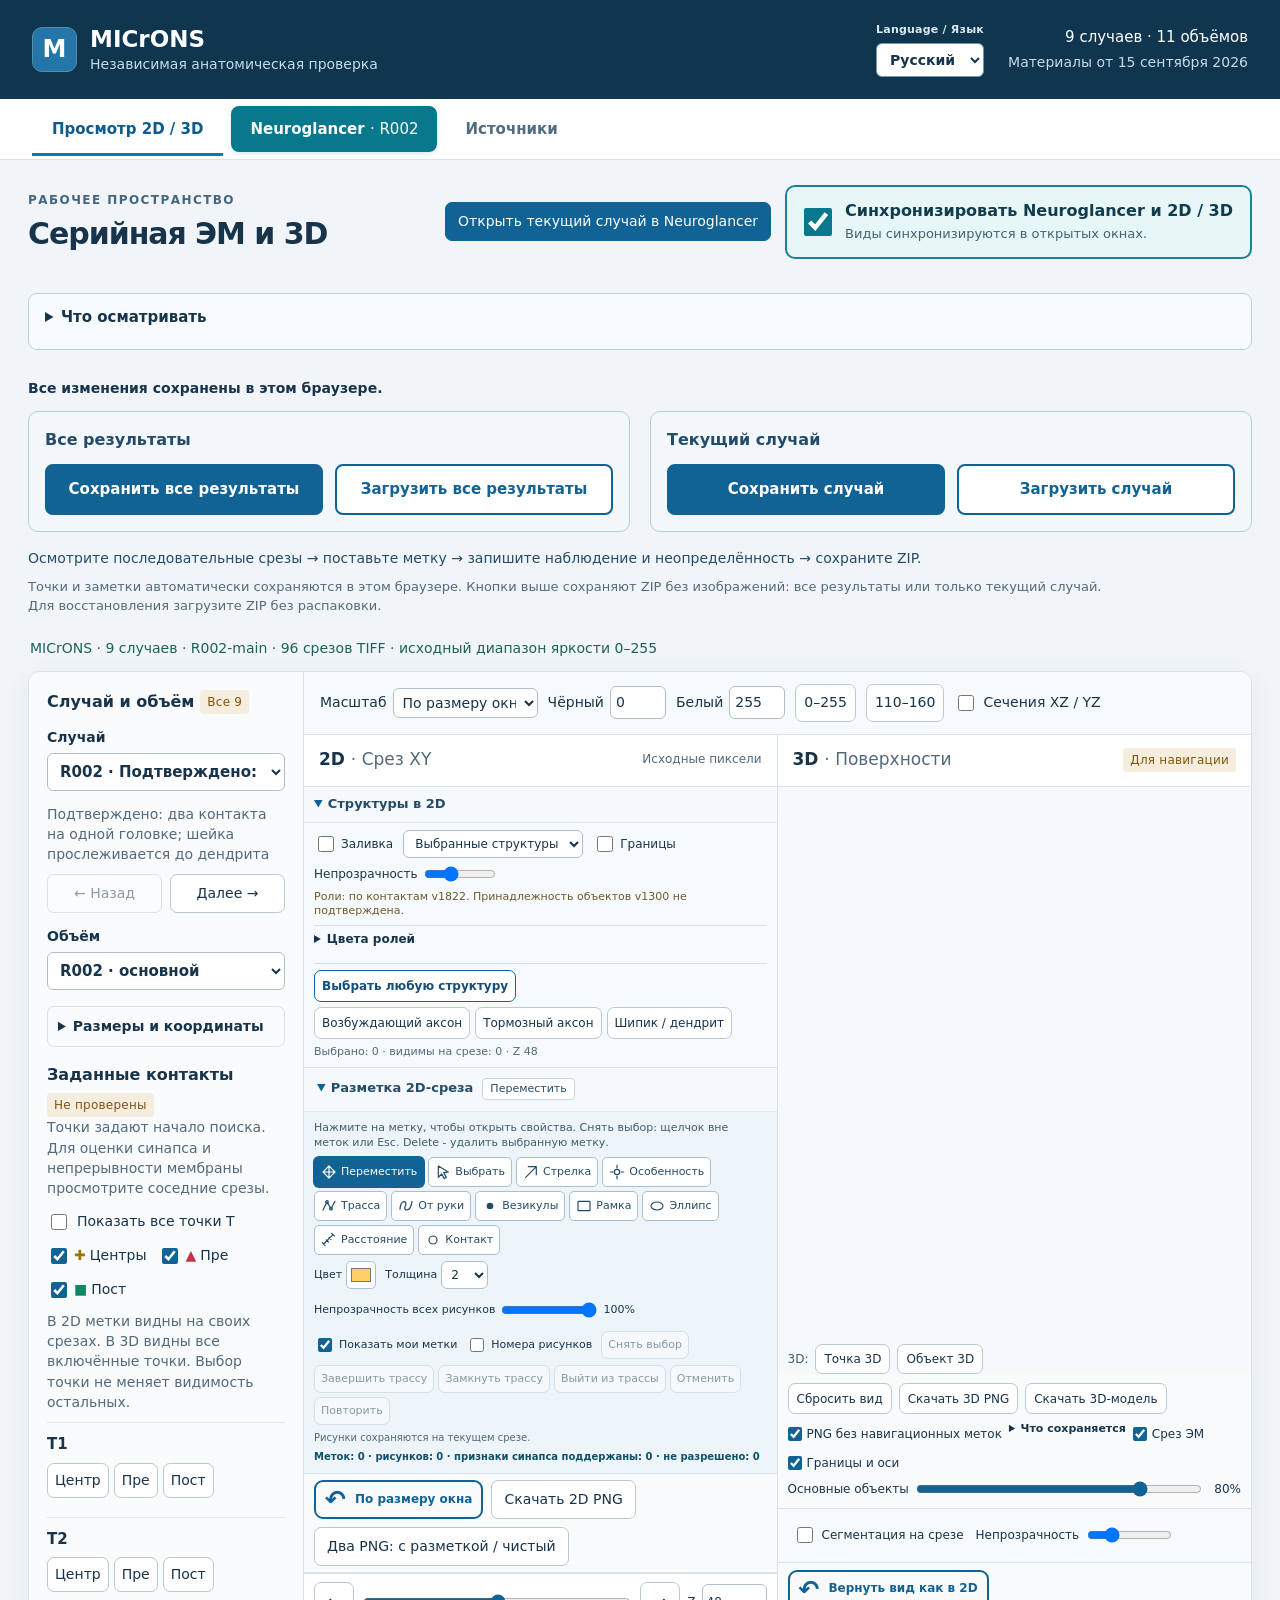
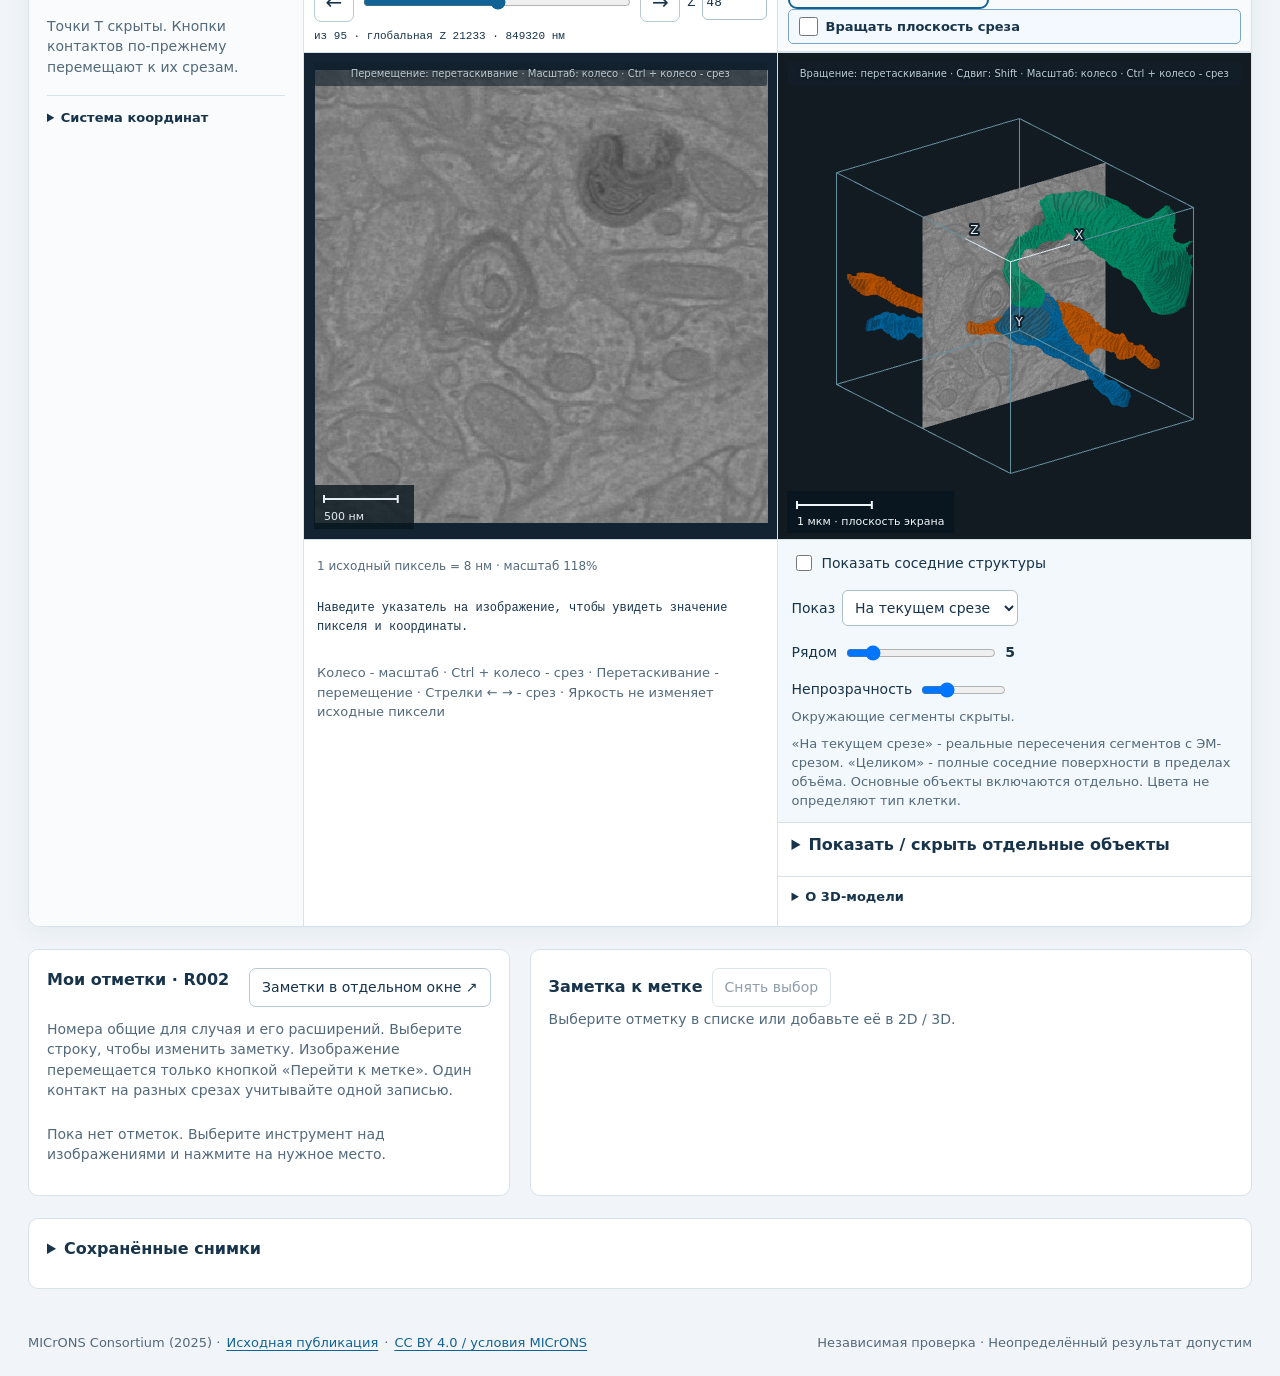
==== commit 89f4ccae: "Stabilize biological role colors and scope Neuroglancer slice overlays" ====
--- a/index.html
+++ b/index.html
@@ -6,10 +6,10 @@
   <meta name="robots" content="noindex,nofollow">
   <meta name="description" content="Рабочее пространство исследователя: серийные ЭМ-изображения, синхронные 3D-модели и Neuroglancer для анатомической разметки выбранных случаев MICrONS.">
   <link rel="icon" href="favicon.svg" type="image/svg+xml">
-  <link rel="stylesheet" href="viewer.css"><link rel="stylesheet" href="surface3d.css?v=20261022-review1"><link rel="stylesheet" href="site.css?v=20260929-results1"><link rel="stylesheet" href="annotations.css?v=20261013-drawing1">
-  <link rel="stylesheet" href="structure-selection.css?v=20261023-roles1"><link rel="stylesheet" href="workspace-ui.css?v=20261023-controls1"><script defer src="i18n.js?v=20261023-roles1"></script>
-  <script defer src="case-selection.js?v=20261013-caselabels2"></script><script defer src="point-actions.js?v=20260919-delete2"></script><script defer src="view-sync.js?v=20260919-toggle1"></script><script defer src="online.js"></script><script defer src="tiff.js"></script><script defer src="marker-styles.js?v=20260916-sync1"></script><script defer src="drawing-geometry.js?v=20261023-roles1"></script><script defer src="slice-plane.js?v=20261013-freeplane1"></script><script defer src="surface-export.js?v=20261023-roles1"></script><script defer src="surface3d.js?v=20261023-roles1"></script><script defer src="viewer.js?v=20261013-oblique1"></script><script defer src="slice-segmentation.js?v=20261022-review1"></script><script defer src="role-palette.js?v=20261023-roles1"></script><script defer src="structure-surface.js?v=20261023-roles1"></script><script defer src="structure-selection.js?v=20261023-roles1"></script><script defer src="review-data.js?v=20261013-oblique1"></script><script defer src="site.js?v=20261013-caselabels2"></script><script defer src="neuroglancer.js?v=20261023-roles1"></script><script defer src="neuroglancer-capture.js?v=20260929-results1"></script><script defer src="annotations-core.js?v=20261023-roles1"></script><script defer src="annotations.js?v=20261023-roles1"></script><script defer src="drawing-tools.js?v=20261023-roles1"></script><script defer src="evidence.js?v=20261013-case9"></script>
-  <script defer src="figure-export.js?v=20261022-arrows1"></script>
+  <link rel="stylesheet" href="viewer.css"><link rel="stylesheet" href="surface3d.css?v=20261023-rolefix1"><link rel="stylesheet" href="site.css?v=20260929-results1"><link rel="stylesheet" href="annotations.css?v=20261013-drawing1">
+  <link rel="stylesheet" href="structure-selection.css?v=20261023-roles1"><link rel="stylesheet" href="workspace-ui.css?v=20261023-controls1"><script defer src="i18n.js?v=20261023-rolefix1"></script>
+  <script defer src="case-selection.js?v=20261013-caselabels2"></script><script defer src="point-actions.js?v=20260919-delete2"></script><script defer src="view-sync.js?v=20260919-toggle1"></script><script defer src="online.js"></script><script defer src="tiff.js"></script><script defer src="marker-styles.js?v=20260916-sync1"></script><script defer src="drawing-geometry.js?v=20261023-roles1"></script><script defer src="slice-plane.js?v=20261013-freeplane1"></script><script defer src="surface-export.js?v=20261023-rolefix1"></script><script defer src="surface3d.js?v=20261023-rolefix1"></script><script defer src="viewer.js?v=20261013-oblique1"></script><script defer src="slice-segmentation.js?v=20261023-rolefix1"></script><script defer src="role-palette.js?v=20261023-rolefix1"></script><script defer src="structure-surface.js?v=20261023-rolefix1"></script><script defer src="structure-selection.js?v=20261023-rolefix1"></script><script defer src="review-data.js?v=20261013-oblique1"></script><script defer src="site.js?v=20261013-caselabels2"></script><script defer src="neuroglancer.js?v=20261023-rolefix1"></script><script defer src="neuroglancer-capture.js?v=20260929-results1"></script><script defer src="annotations-core.js?v=20261023-rolefix1"></script><script defer src="annotations.js?v=20261023-roles1"></script><script defer src="drawing-tools.js?v=20261023-roles1"></script><script defer src="evidence.js?v=20261013-case9"></script>
+  <script defer src="figure-export.js?v=20261023-rolefix1"></script>
   <script defer src="tablet-layout.js?v=20261022-review1"></script>
 </head>
 <body>
--- a/surface3d.css
+++ b/surface3d.css
@@ -35,6 +35,11 @@
 .surface-object{display:flex;align-items:center;gap:5px;font-size:11px;cursor:pointer;line-height:1.5}
 .surface-object input{width:14px;height:14px;margin:0}
 .object-swatch{display:inline-block;width:11px;height:11px;border-radius:3px;flex:none}
+.surface-object .structure-identity{display:flex;flex-direction:column;min-width:0;line-height:1.3}
+.surface-object .structure-name{font-size:11px}
+.surface-object .structure-provenance{color:var(--muted);font-size:10px}
+.surface-object .structure-unresolved{font-size:10px}
+.surface-object.is-selected{outline:2px solid #2876b8;outline-offset:2px;border-radius:3px}
 .surface-readout{padding:0 12px 6px;line-height:1.6;font-size:10px}
 .surface-status{padding:0 12px 8px;color:var(--muted);font-size:11px;line-height:1.5;overflow-wrap:anywhere}
 .surface-status.error{color:#923a2c}
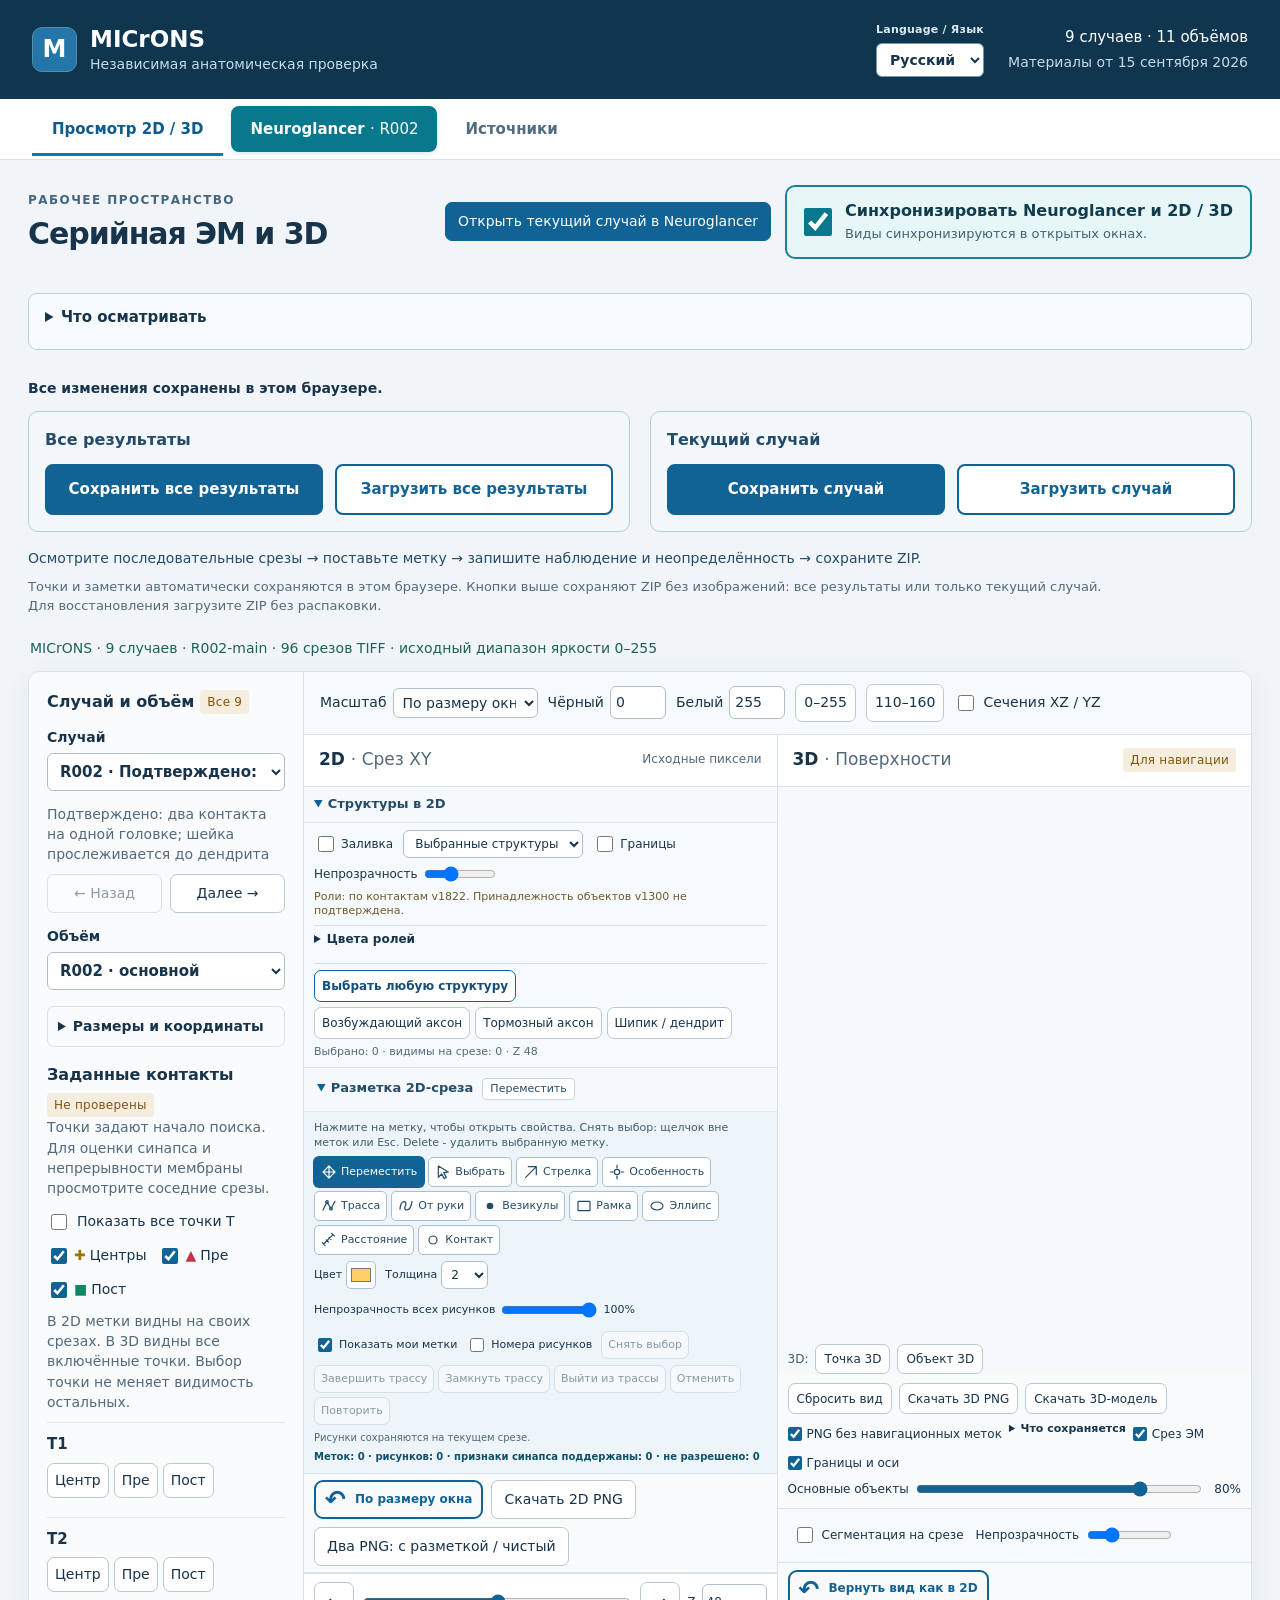
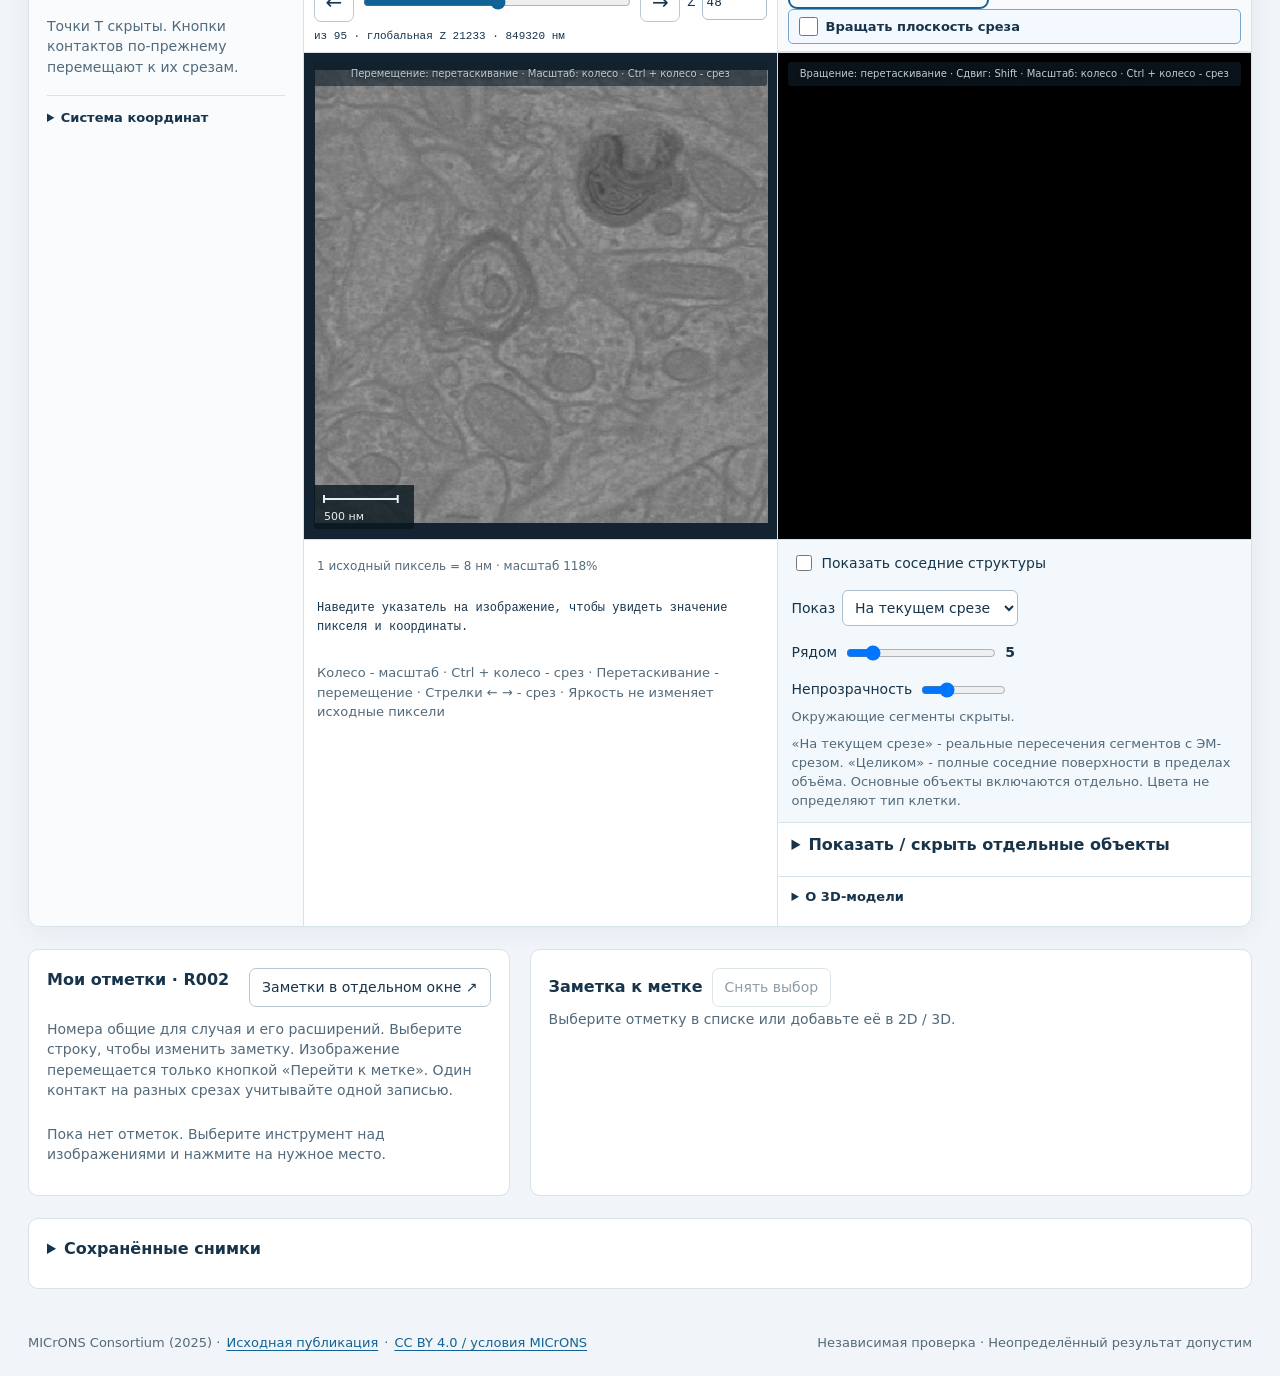
==== commit 97f9d4eb: "Allow persistent names for unknown structures" ====
--- a/index.html
+++ b/index.html
@@ -7,8 +7,8 @@
   <meta name="description" content="Рабочее пространство исследователя: серийные ЭМ-изображения, синхронные 3D-модели и Neuroglancer для анатомической разметки выбранных случаев MICrONS.">
   <link rel="icon" href="favicon.svg" type="image/svg+xml">
   <link rel="stylesheet" href="viewer.css"><link rel="stylesheet" href="surface3d.css?v=20261023-rolefix1"><link rel="stylesheet" href="site.css?v=20260929-results1"><link rel="stylesheet" href="annotations.css?v=20261013-drawing1">
-  <link rel="stylesheet" href="structure-selection.css?v=20261023-roles1"><link rel="stylesheet" href="workspace-ui.css?v=20261023-controls1"><script defer src="i18n.js?v=20261023-rolefix1"></script>
-  <script defer src="case-selection.js?v=20261013-caselabels2"></script><script defer src="point-actions.js?v=20260919-delete2"></script><script defer src="view-sync.js?v=20260919-toggle1"></script><script defer src="online.js"></script><script defer src="tiff.js"></script><script defer src="marker-styles.js?v=20260916-sync1"></script><script defer src="drawing-geometry.js?v=20261023-roles1"></script><script defer src="slice-plane.js?v=20261013-freeplane1"></script><script defer src="surface-export.js?v=20261023-rolefix1"></script><script defer src="surface3d.js?v=20261023-rolefix1"></script><script defer src="viewer.js?v=20261013-oblique1"></script><script defer src="slice-segmentation.js?v=20261023-rolefix1"></script><script defer src="role-palette.js?v=20261023-rolefix1"></script><script defer src="structure-surface.js?v=20261023-rolefix1"></script><script defer src="structure-selection.js?v=20261023-rolefix1"></script><script defer src="review-data.js?v=20261013-oblique1"></script><script defer src="site.js?v=20261013-caselabels2"></script><script defer src="neuroglancer.js?v=20261023-rolefix1"></script><script defer src="neuroglancer-capture.js?v=20260929-results1"></script><script defer src="annotations-core.js?v=20261023-rolefix1"></script><script defer src="annotations.js?v=20261023-roles1"></script><script defer src="drawing-tools.js?v=20261023-roles1"></script><script defer src="evidence.js?v=20261013-case9"></script>
+  <link rel="stylesheet" href="structure-selection.css?v=20261023-names1"><link rel="stylesheet" href="workspace-ui.css?v=20261023-controls1"><script defer src="i18n.js?v=20261023-names1"></script>
+  <script defer src="case-selection.js?v=20261013-caselabels2"></script><script defer src="point-actions.js?v=20260919-delete2"></script><script defer src="view-sync.js?v=20260919-toggle1"></script><script defer src="online.js"></script><script defer src="tiff.js"></script><script defer src="marker-styles.js?v=20260916-sync1"></script><script defer src="drawing-geometry.js?v=20261023-roles1"></script><script defer src="slice-plane.js?v=20261013-freeplane1"></script><script defer src="surface-export.js?v=20261023-rolefix1"></script><script defer src="surface3d.js?v=20261023-rolefix1"></script><script defer src="viewer.js?v=20261013-oblique1"></script><script defer src="slice-segmentation.js?v=20261023-names1"></script><script defer src="role-palette.js?v=20261023-rolefix1"></script><script defer src="structure-surface.js?v=20261023-names1"></script><script defer src="structure-selection.js?v=20261023-names1"></script><script defer src="review-data.js?v=20261013-oblique1"></script><script defer src="site.js?v=20261013-caselabels2"></script><script defer src="neuroglancer.js?v=20261023-rolefix1"></script><script defer src="neuroglancer-capture.js?v=20260929-results1"></script><script defer src="annotations-core.js?v=20261023-names1"></script><script defer src="annotations.js?v=20261023-roles1"></script><script defer src="drawing-tools.js?v=20261023-roles1"></script><script defer src="evidence.js?v=20261013-case9"></script>
   <script defer src="figure-export.js?v=20261023-rolefix1"></script>
   <script defer src="tablet-layout.js?v=20261022-review1"></script>
 </head>
--- a/structure-selection.css
+++ b/structure-selection.css
@@ -8,6 +8,9 @@
 .structure-selection-row input[type=checkbox]{width:1.2rem;height:1.2rem;flex:none}
 .structure-selection-row input[type=color]{width:2.4rem;height:2.3rem;padding:.15rem;border:1px solid #b1c8d9;border-radius:.3rem;background:transparent}
 .structure-identity{min-width:0;display:flex;flex-direction:column;gap:.1rem}.structure-identity code{font-size:.76rem;overflow-wrap:anywhere;color:#23415c}
+.structure-name-line{display:flex;align-items:center;gap:5px;min-width:0}.structure-name-line .structure-name{overflow-wrap:anywhere;min-width:0}
+.structure-name-line .structure-rename{flex:none;min-width:26px;min-height:26px;padding:1px 4px;border:1px solid #b1c8d9;border-radius:4px;background:transparent;color:#1263a1;font-size:17px;line-height:1}
+.structure-name-editor{display:flex;align-items:center;gap:4px;min-width:0;width:100%}.structure-name-editor input{width:0;min-width:0;flex:1;padding:5px 6px;font-size:12px}.structure-name-editor button{flex:none;min-height:28px;min-width:26px;padding:3px 5px}
 .structure-availability{font-size:.74rem}.structure-source-note,.structure-selection-empty{margin:.3rem 0;font-size:.76rem}
 #structurePick{border-color:#1263a1;color:#174d78;font-weight:600;white-space:normal}
 #structurePick.active{background:#e5f0ff;border-color:#1263a1;box-shadow:inset 0 0 0 1px #1263a1}
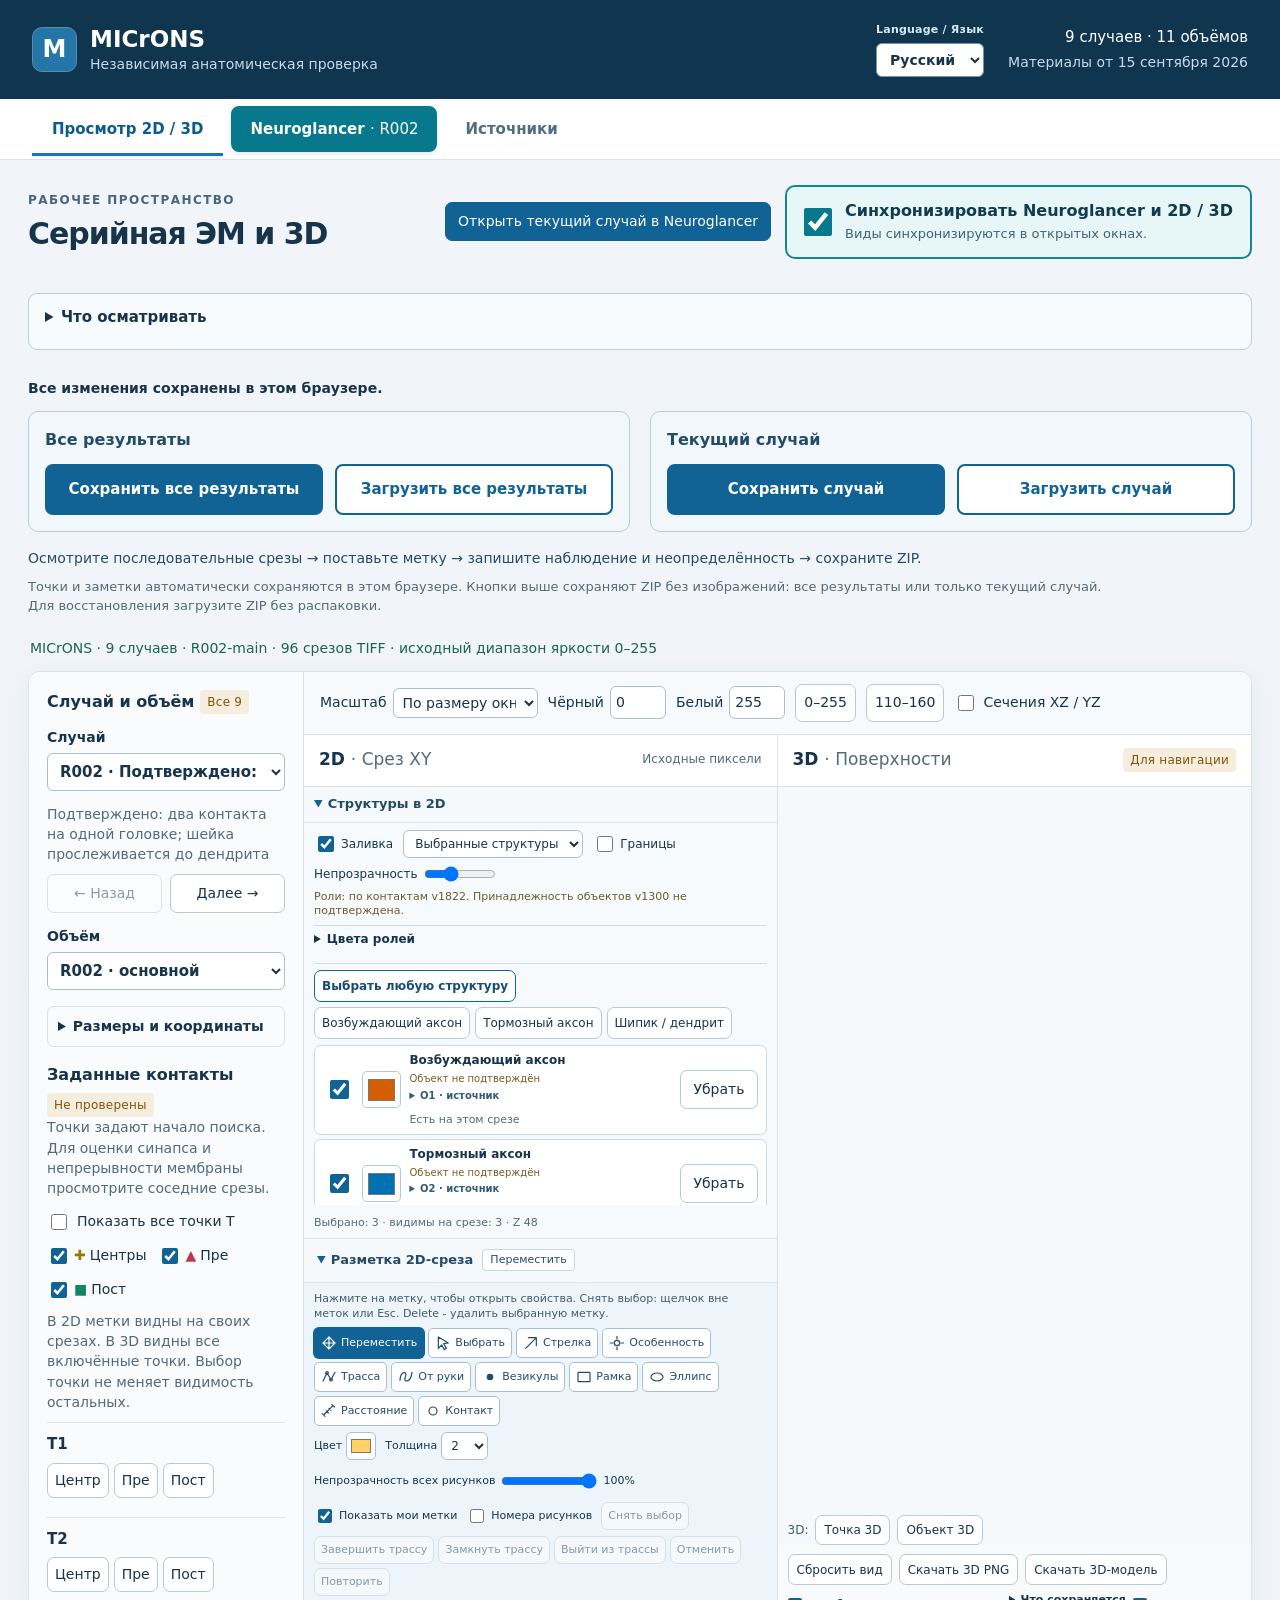
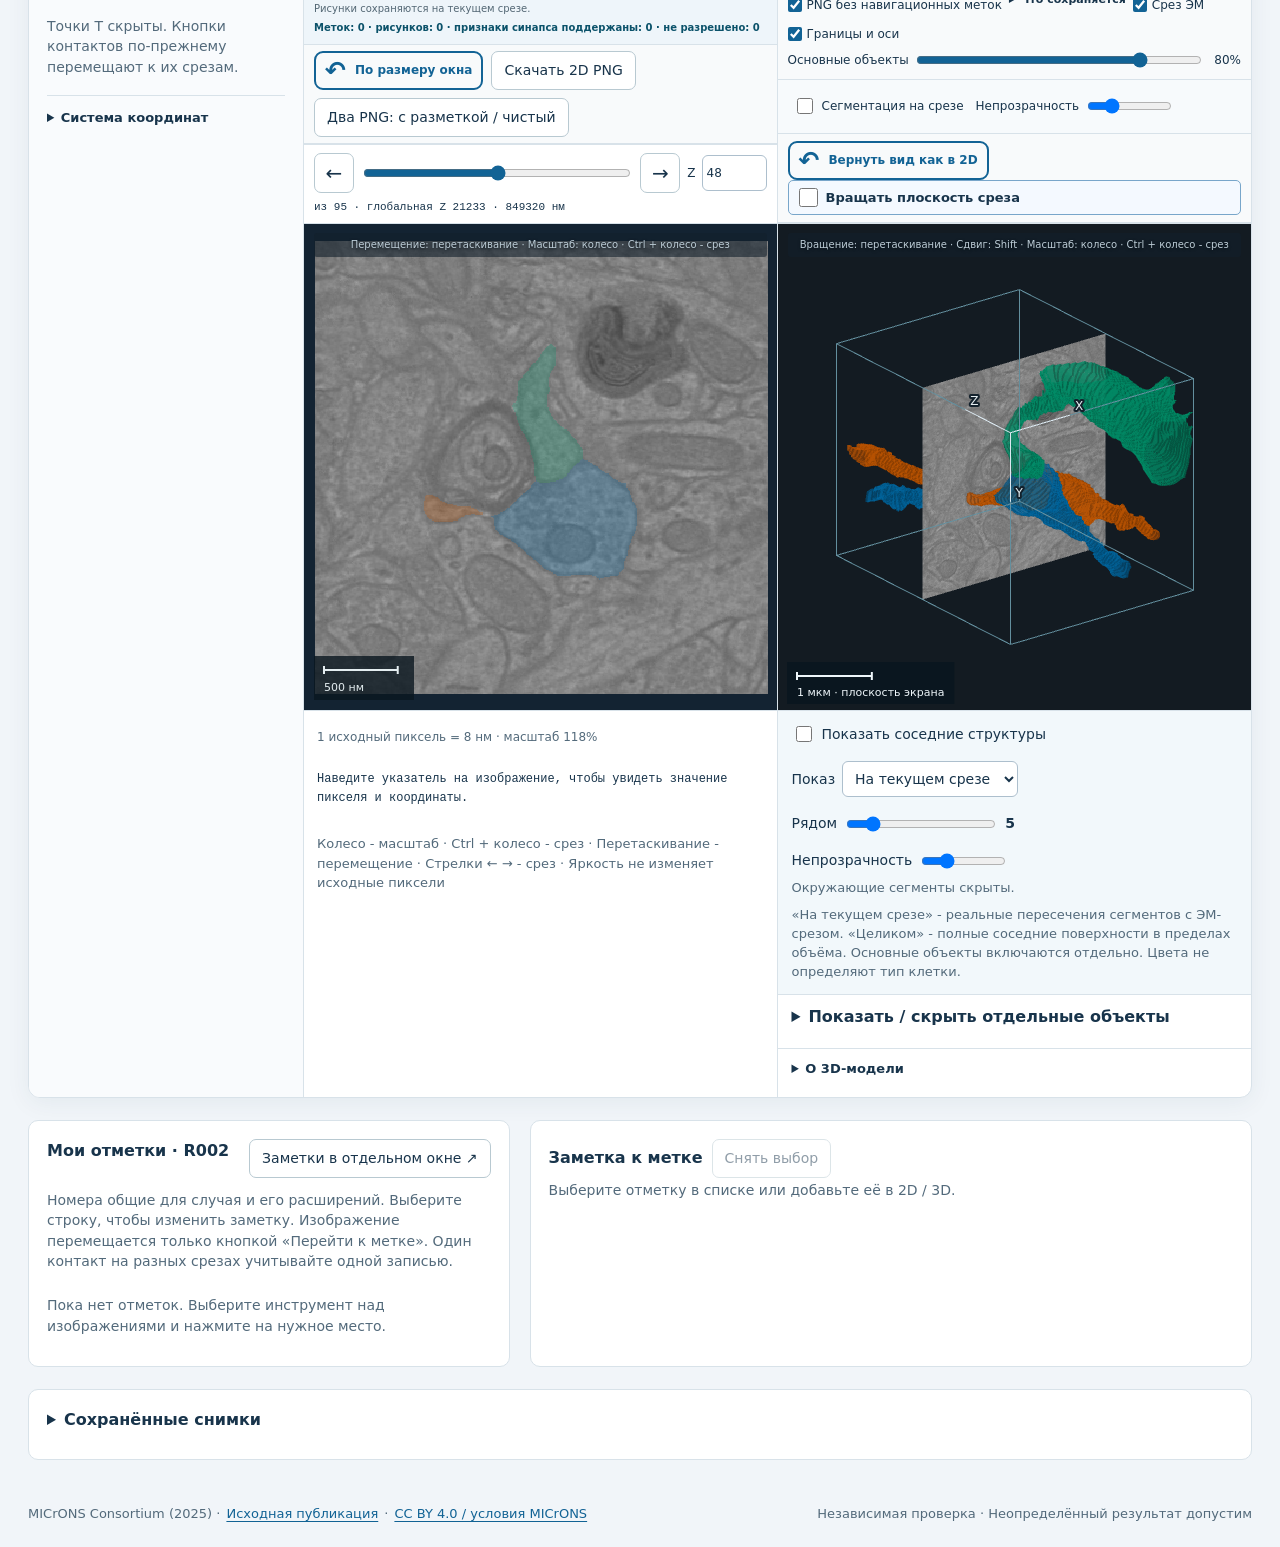
==== commit eac6507b: "Select primary role structures on the first visit to a case" ====
--- a/index.html
+++ b/index.html
@@ -8,7 +8,7 @@
   <link rel="icon" href="favicon.svg" type="image/svg+xml">
   <link rel="stylesheet" href="viewer.css"><link rel="stylesheet" href="surface3d.css?v=20261023-rolefix1"><link rel="stylesheet" href="site.css?v=20260929-results1"><link rel="stylesheet" href="annotations.css?v=20261013-drawing1">
   <link rel="stylesheet" href="structure-selection.css?v=20261023-names1"><link rel="stylesheet" href="workspace-ui.css?v=20261023-controls1"><script defer src="i18n.js?v=20261023-names1"></script>
-  <script defer src="case-selection.js?v=20261013-caselabels2"></script><script defer src="point-actions.js?v=20260919-delete2"></script><script defer src="view-sync.js?v=20260919-toggle1"></script><script defer src="online.js"></script><script defer src="tiff.js"></script><script defer src="marker-styles.js?v=20260916-sync1"></script><script defer src="drawing-geometry.js?v=20261023-roles1"></script><script defer src="slice-plane.js?v=20261013-freeplane1"></script><script defer src="surface-export.js?v=20261023-rolefix1"></script><script defer src="surface3d.js?v=20261023-rolefix1"></script><script defer src="viewer.js?v=20261013-oblique1"></script><script defer src="slice-segmentation.js?v=20261023-names1"></script><script defer src="role-palette.js?v=20261023-rolefix1"></script><script defer src="structure-surface.js?v=20261023-names1"></script><script defer src="structure-selection.js?v=20261023-names1"></script><script defer src="review-data.js?v=20261013-oblique1"></script><script defer src="site.js?v=20261013-caselabels2"></script><script defer src="neuroglancer.js?v=20261023-rolefix1"></script><script defer src="neuroglancer-capture.js?v=20260929-results1"></script><script defer src="annotations-core.js?v=20261023-names1"></script><script defer src="annotations.js?v=20261023-roles1"></script><script defer src="drawing-tools.js?v=20261023-roles1"></script><script defer src="evidence.js?v=20261013-case9"></script>
+  <script defer src="case-selection.js?v=20261013-caselabels2"></script><script defer src="point-actions.js?v=20260919-delete2"></script><script defer src="view-sync.js?v=20260919-toggle1"></script><script defer src="online.js"></script><script defer src="tiff.js"></script><script defer src="marker-styles.js?v=20260916-sync1"></script><script defer src="drawing-geometry.js?v=20261023-roles1"></script><script defer src="slice-plane.js?v=20261013-freeplane1"></script><script defer src="surface-export.js?v=20261023-rolefix1"></script><script defer src="surface3d.js?v=20261023-rolefix1"></script><script defer src="viewer.js?v=20261013-oblique1"></script><script defer src="slice-segmentation.js?v=20261023-names1"></script><script defer src="role-palette.js?v=20261023-rolefix1"></script><script defer src="structure-surface.js?v=20261023-names1"></script><script defer src="structure-selection.js?v=20261023-defaults1"></script><script defer src="review-data.js?v=20261013-oblique1"></script><script defer src="site.js?v=20261013-caselabels2"></script><script defer src="neuroglancer.js?v=20261023-rolefix1"></script><script defer src="neuroglancer-capture.js?v=20260929-results1"></script><script defer src="annotations-core.js?v=20261023-names1"></script><script defer src="annotations.js?v=20261023-roles1"></script><script defer src="drawing-tools.js?v=20261023-roles1"></script><script defer src="evidence.js?v=20261013-case9"></script>
   <script defer src="figure-export.js?v=20261023-rolefix1"></script>
   <script defer src="tablet-layout.js?v=20261022-review1"></script>
 </head>
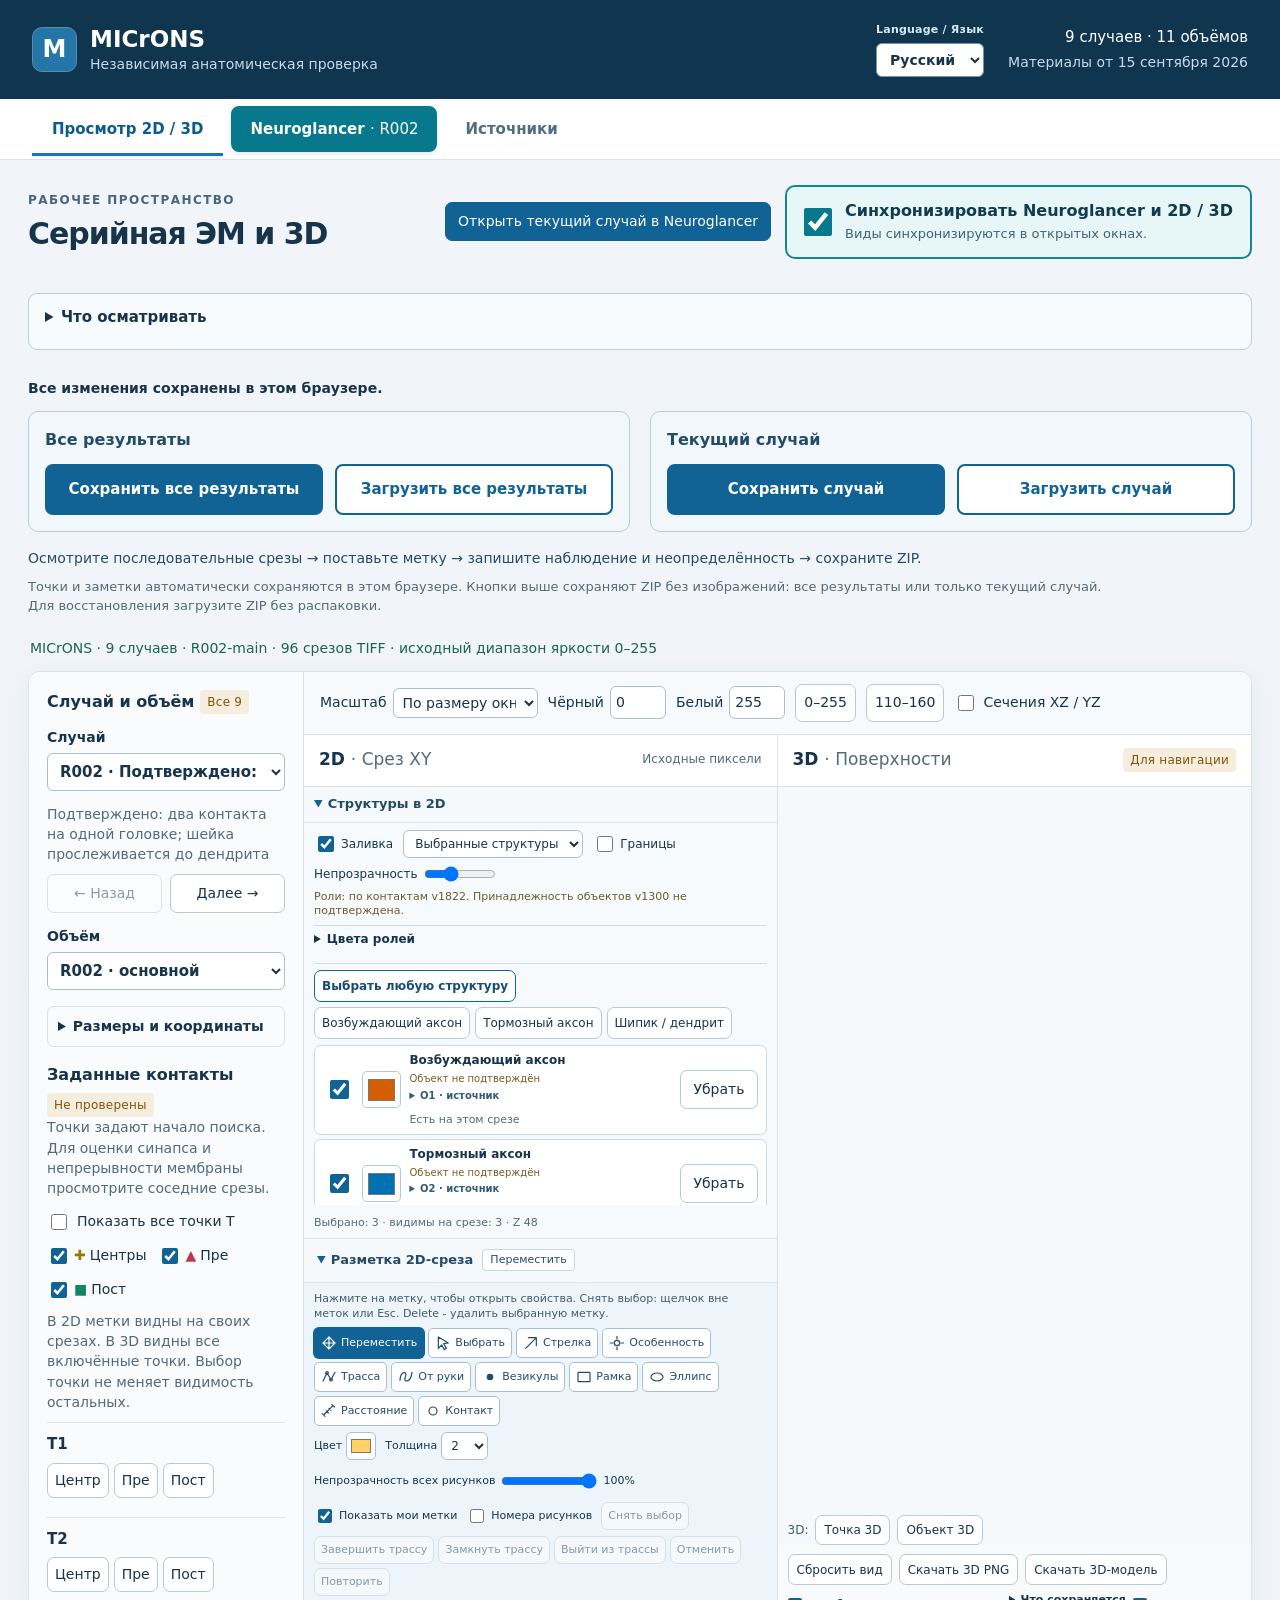
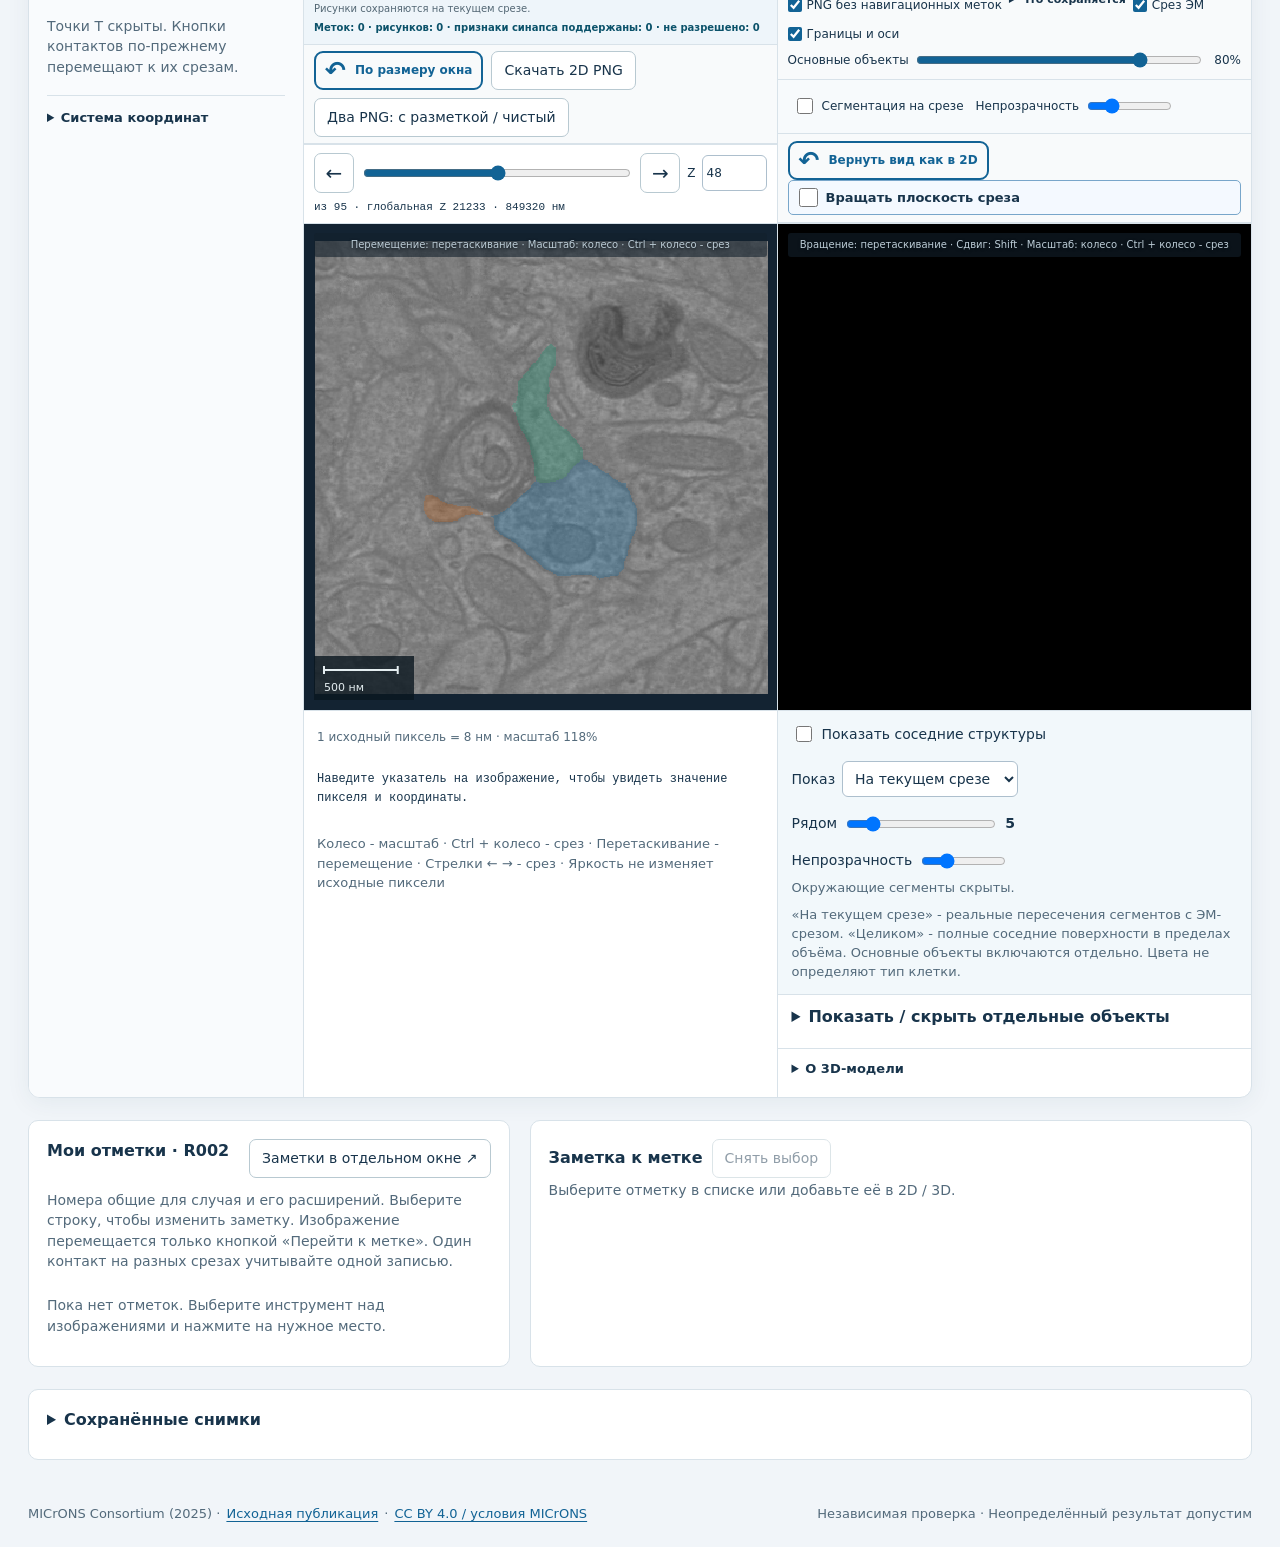
==== commit 110fe866: "Wait for saved annotations before choosing the initial slice" ====
--- a/index.html
+++ b/index.html
@@ -6,9 +6,9 @@
   <meta name="robots" content="noindex,nofollow">
   <meta name="description" content="Рабочее пространство исследователя: серийные ЭМ-изображения, синхронные 3D-модели и Neuroglancer для анатомической разметки выбранных случаев MICrONS.">
   <link rel="icon" href="favicon.svg" type="image/svg+xml">
-  <link rel="stylesheet" href="viewer.css"><link rel="stylesheet" href="surface3d.css?v=20261023-rolefix1"><link rel="stylesheet" href="site.css?v=20260929-results1"><link rel="stylesheet" href="annotations.css?v=20261013-drawing1">
-  <link rel="stylesheet" href="structure-selection.css?v=20261023-names1"><link rel="stylesheet" href="workspace-ui.css?v=20261023-controls1"><script defer src="i18n.js?v=20261023-names1"></script>
-  <script defer src="case-selection.js?v=20261013-caselabels2"></script><script defer src="point-actions.js?v=20260919-delete2"></script><script defer src="view-sync.js?v=20260919-toggle1"></script><script defer src="online.js"></script><script defer src="tiff.js"></script><script defer src="marker-styles.js?v=20260916-sync1"></script><script defer src="drawing-geometry.js?v=20261023-roles1"></script><script defer src="slice-plane.js?v=20261013-freeplane1"></script><script defer src="surface-export.js?v=20261023-rolefix1"></script><script defer src="surface3d.js?v=20261023-rolefix1"></script><script defer src="viewer.js?v=20261013-oblique1"></script><script defer src="slice-segmentation.js?v=20261023-names1"></script><script defer src="role-palette.js?v=20261023-rolefix1"></script><script defer src="structure-surface.js?v=20261023-names1"></script><script defer src="structure-selection.js?v=20261023-defaults1"></script><script defer src="review-data.js?v=20261013-oblique1"></script><script defer src="site.js?v=20261013-caselabels2"></script><script defer src="neuroglancer.js?v=20261023-rolefix1"></script><script defer src="neuroglancer-capture.js?v=20260929-results1"></script><script defer src="annotations-core.js?v=20261023-names1"></script><script defer src="annotations.js?v=20261023-roles1"></script><script defer src="drawing-tools.js?v=20261023-roles1"></script><script defer src="evidence.js?v=20261013-case9"></script>
+  <link rel="stylesheet" href="viewer.css?v=20261027-import3"><link rel="stylesheet" href="surface3d.css?v=20261023-rolefix1"><link rel="stylesheet" href="site.css?v=20260929-results1"><link rel="stylesheet" href="annotations.css?v=20261013-drawing1">
+  <link rel="stylesheet" href="structure-selection.css?v=20261023-names1"><link rel="stylesheet" href="workspace-ui.css?v=20261023-controls1"><script defer src="i18n.js?v=20261027-import3"></script>
+  <script defer src="case-selection.js?v=20261013-caselabels2"></script><script defer src="point-actions.js?v=20260919-delete2"></script><script defer src="view-sync.js?v=20260919-toggle1"></script><script defer src="online.js"></script><script defer src="tiff.js"></script><script defer src="marker-styles.js?v=20260916-sync1"></script><script defer src="drawing-geometry.js?v=20261023-roles1"></script><script defer src="slice-plane.js?v=20261013-freeplane1"></script><script defer src="surface-export.js?v=20261023-rolefix1"></script><script defer src="surface3d.js?v=20261023-rolefix1"></script><script defer src="viewer.js?v=20261027-import4"></script><script defer src="slice-segmentation.js?v=20261023-names1"></script><script defer src="role-palette.js?v=20261023-rolefix1"></script><script defer src="structure-surface.js?v=20261023-names1"></script><script defer src="structure-selection.js?v=20261023-defaults1"></script><script defer src="review-data.js?v=20261013-oblique1"></script><script defer src="site.js?v=20261013-caselabels2"></script><script defer src="neuroglancer.js?v=20261023-rolefix1"></script><script defer src="neuroglancer-capture.js?v=20260929-results1"></script><script defer src="annotations-core.js?v=20261027-import3"></script><script defer src="annotations.js?v=20261027-import3"></script><script defer src="drawing-tools.js?v=20261023-roles1"></script><script defer src="evidence.js?v=20261013-case9"></script>
   <script defer src="figure-export.js?v=20261023-rolefix1"></script>
   <script defer src="tablet-layout.js?v=20261022-review1"></script>
 </head>
@@ -78,7 +78,9 @@
       </div>
       </details>
           <div class="view-reset-actions"><button id="fitButton" class="view-reset-button" type="button" disabled title="Показать весь срез по размеру окна и вернуть его в центр"><span aria-hidden="true">↶</span> По размеру окна</button><button id="exportButton" type="button" disabled>Скачать 2D PNG</button></div>
-      <div class="slice-bar"><button id="prevButton" disabled aria-label="Предыдущий срез">←</button><input id="zSlider" type="range" min="0" max="0" value="0" disabled aria-label="Локальный срез Z"><button id="nextButton" disabled aria-label="Следующий срез">→</button><label>Z <input id="zInput" type="number" min="0" max="0" value="0" disabled></label><span id="zReadout" class="mono">-</span></div>
+      <div class="slice-bar"><button id="prevButton" disabled aria-label="Предыдущий срез">←</button><input id="zSlider" type="range" min="0" max="0" value="0" disabled aria-label="Локальный срез Z"><button id="nextButton" disabled aria-label="Следующий срез">→</button><label>Z <input id="zInput" type="number" min="0" max="0" value="0" disabled></label><span id="zReadout" class="mono">-</span>
+        <div id="annotatedSliceControls" class="annotated-slices" hidden><label for="annotatedSliceSelect">Срезы с отметками</label><button id="prevAnnotatedSlice" type="button" aria-label="Предыдущий срез с отметками" title="Предыдущий срез с отметками">←</button><select id="annotatedSliceSelect" aria-label="Срезы с отметками" title="Срез Z и число отметок на нём"></select><button id="nextAnnotatedSlice" type="button" aria-label="Следующий срез с отметками" title="Следующий срез с отметками">→</button></div>
+      </div>
           </div>
           <div class="slice-stage"><div id="viewport" class="viewport" tabindex="0" aria-label="ЭМ-изображение. Ctrl + колесо меняет срез. Колесо меняет масштаб, перетаскивание перемещает изображение, стрелки меняют срез."><div id="emptyState" class="empty"><span class="loading-orbit" aria-hidden="true"></span><h2>Подготавливаем изображения</h2><p>Выбранный объём загружается с сайта.</p></div><div id="canvasWrap" class="canvas-wrap" hidden><canvas id="imageCanvas"></canvas><canvas id="overlayCanvas" aria-hidden="true"></canvas><canvas id="annotationCanvas" aria-hidden="true"></canvas></div></div><div class="surface-gesture-hint">Перемещение: перетаскивание · Масштаб: колесо · Ctrl + колесо - срез</div><div id="sliceScale" class="slice-scale" hidden><canvas id="scaleCanvas" width="150" height="44" aria-label="Масштаб изображения"></canvas></div></div>
           <div class="viewer-panel-details">
--- a/viewer.css
+++ b/viewer.css
@@ -1 +1,7 @@
 :root{color-scheme:light;--ink:#17313d;--muted:#536774;--line:#ccd7dc;--blue:#176c80;--light:#edf4f6;--paper:#fff;--amber:#775315}*{box-sizing:border-box}body{margin:0;background:#f4f7f8;color:var(--ink);font:15px/1.45 system-ui,-apple-system,"Segoe UI",sans-serif}.masthead{max-width:1600px;margin:auto;padding:24px 28px 18px;display:flex;align-items:center;justify-content:space-between;gap:20px}.eyebrow{font-size:11px;letter-spacing:.15em;font-weight:700;color:var(--blue)}h1{font-size:29px;line-height:1.2;margin:4px 0 0;font-weight:650}h2{font-size:16px;margin:0 0 10px;font-weight:650}p{margin:0 0 10px}.privacy{font-size:13px;color:var(--muted)}main{max-width:1600px;padding:0 28px;margin:auto}.setup{padding:20px;background:var(--paper);border:1px solid var(--line);border-radius:10px;display:grid;grid-template-columns:1fr auto;gap:30px;align-items:start}.setup p{max-width:690px;font-size:14px;color:var(--muted)}.file-actions{display:flex;gap:9px;flex-wrap:wrap;max-width:480px}.file-actions .hint{width:100%;margin:0}.button,button,select,input[type=number]{font:inherit;border:1px solid #b8c9d1;border-radius:5px;background:#fff;color:var(--ink)}.button,button{padding:8px 12px;cursor:pointer;display:inline-flex;align-items:center;justify-content:center;font-size:13px;white-space:nowrap;font-weight:600}.button.primary{color:#fff;background:var(--blue);border-color:var(--blue)}.button:hover,button:hover:not(:disabled){filter:brightness(.96)}.button input[type=file]{position:absolute;width:1px;height:1px;opacity:0;overflow:hidden}.button:focus-within,button:focus-visible,input:focus-visible,select:focus-visible,summary:focus-visible{outline:3px solid #71b9cb;outline-offset:2px}.status{font-size:13px;color:var(--muted);padding:11px 3px;min-height:43px;overflow-wrap:anywhere}.status.error{color:#8d2c25;font-weight:600}.status.success{color:#1c6356}.workspace{display:grid;grid-template-columns:300px minmax(0,1fr);min-height:650px;border:1px solid var(--line);border-radius:10px;overflow:hidden;background:#fff}.sidebar{padding:20px;border-right:1px solid var(--line);background:#fbfcfc}.field{display:block;font-size:12px;font-weight:650;margin:12px 0}.field select{width:100%;display:block;margin-top:5px;font-size:14px;padding:8px}.details{padding:10px;background:var(--light);font-size:12px;color:var(--muted);border-radius:5px;margin:12px 0 22px;line-height:1.55;overflow-wrap:anywhere}.section-heading{display:flex;align-items:baseline;gap:9px}.pill{font-size:10px;letter-spacing:.02em;background:#f5eddd;color:var(--amber);padding:2px 6px;border-radius:4px}.hint{font-size:12px;color:var(--muted);line-height:1.45}.check{font-size:13px;display:flex;align-items:center;gap:7px;margin:12px 0}input[type=checkbox]{width:16px;height:16px;accent-color:var(--blue)}.contacts{display:flex;flex-direction:column;gap:9px;margin:10px 0}.contact{padding:10px 0;border-top:1px solid #e0e7ea}.contact-title{font-size:13px;font-weight:650;margin-bottom:7px}.contact-buttons{display:flex;gap:5px;flex-wrap:wrap}.contact-buttons button{font-size:11px;padding:5px 7px}.contact-buttons button.active{background:#e1f0f4;border-color:var(--blue);color:#125b6e}.muted{font-size:13px;color:var(--muted)}.coordinate-help{margin-top:18px;border-top:1px solid var(--line);padding-top:12px;font-size:12px;color:var(--muted)}summary{cursor:pointer;color:var(--ink);font-weight:600;margin-bottom:9px}.coordinate-help p{margin:9px 0}.coordinate-help code{display:block;white-space:normal;overflow-wrap:anywhere;background:var(--light);padding:8px;border-radius:3px}.image-area{display:flex;flex-direction:column;min-width:0}.slice-bar,.display-bar{display:flex;align-items:center;gap:9px;padding:12px 14px;flex-wrap:wrap;border-bottom:1px solid var(--line)}.slice-bar label,.display-bar label{font-size:12px;display:flex;align-items:center;gap:6px}.slice-bar input[type=range]{flex:1;min-width:90px;accent-color:var(--blue)}.slice-bar button{padding:5px 13px;font-size:20px}.slice-bar input[type=number]{width:65px;padding:5px}.mono{font-family:ui-monospace,"Cascadia Code",Consolas,monospace;font-size:11px}.display-bar{background:#f8fafb;padding-top:9px;padding-bottom:9px;gap:8px}.display-bar select{font-size:12px;max-width:164px;padding:5px}.display-bar input[type=number]{width:56px;padding:5px;font-size:12px}.display-bar button{font-size:11px;padding:6px 8px}.viewport{height:600px;min-height:260px;max-height:73vh;overflow:auto;background:#252b2f;position:relative;display:flex;align-items:flex-start;justify-content:flex-start;overscroll-behavior:contain;touch-action:none}.canvas-wrap{position:relative;flex:none;margin:auto;line-height:0}.canvas-wrap[hidden]{display:none}.canvas-wrap canvas{display:block;image-rendering:pixelated;image-rendering:crisp-edges}#overlayCanvas{position:absolute;left:0;top:0;pointer-events:none}.empty{margin:auto;text-align:center;color:#dde4e8;padding:45px 20px;line-height:1.65}.empty h2{font-size:18px}.empty p{font-size:13px;color:#b4c1c9}.stack-icon{font-size:40px;line-height:.4;color:#91bdc8;margin:0 0 25px}.image-footer{display:flex;justify-content:space-between;align-items:center;gap:20px;padding:8px 14px;border-top:1px solid var(--line);min-height:75px}.image-footer>div:first-child{display:flex;flex-direction:column;flex-shrink:0}#scaleCanvas{max-width:100%;height:42px}#cursorReadout{text-align:right;white-space:pre-line;line-height:1.65;overflow-wrap:anywhere}.viewer-note{font-size:11px;color:var(--muted);padding:0 14px 9px;margin:0}button:disabled,select:disabled,input:disabled{opacity:.48;cursor:default}footer{font-size:12px;color:var(--muted);padding:18px 2px 25px}.fatal{padding:20px;background:#fee}code{font-family:ui-monospace,"Cascadia Code",Consolas,monospace;font-size:.92em}@media(min-width:1300px){.viewport{height:680px}}@media(max-width:950px){.setup{grid-template-columns:1fr;gap:10px}.workspace{grid-template-columns:255px minmax(0,1fr)}main{padding:0 15px}.masthead{padding:20px 15px}.sidebar{padding:14px}.image-footer{flex-wrap:wrap;gap:4px}#cursorReadout{text-align:left}.privacy{font-size:11px}}@media(max-width:650px){.workspace{grid-template-columns:1fr}.sidebar{border-right:0;border-bottom:1px solid var(--line)}.contacts{display:grid;grid-template-columns:repeat(auto-fit,minmax(160px,1fr))}.coordinate-help{margin-top:10px}.viewport{height:470px;max-height:65vh}.privacy{display:none}h1{font-size:25px}.setup{padding:15px}}
+.slice-bar .annotated-slices{display:flex;align-items:center;gap:6px;flex-basis:100%;min-width:0;padding-top:6px;border-top:1px solid var(--line)}
+.slice-bar .annotated-slices label{font-size:12px;white-space:nowrap;color:var(--blue);font-weight:600}
+.slice-bar .annotated-slices select{flex:1;min-width:0;min-height:36px;padding:5px 7px;font-size:12px}
+.slice-bar .annotated-slices button{font-size:17px}
+.slice-bar .annotated-slices[hidden]{display:none}
+@media(max-width:420px){.slice-bar .annotated-slices{flex-wrap:wrap}.slice-bar .annotated-slices label{flex-basis:100%}}
